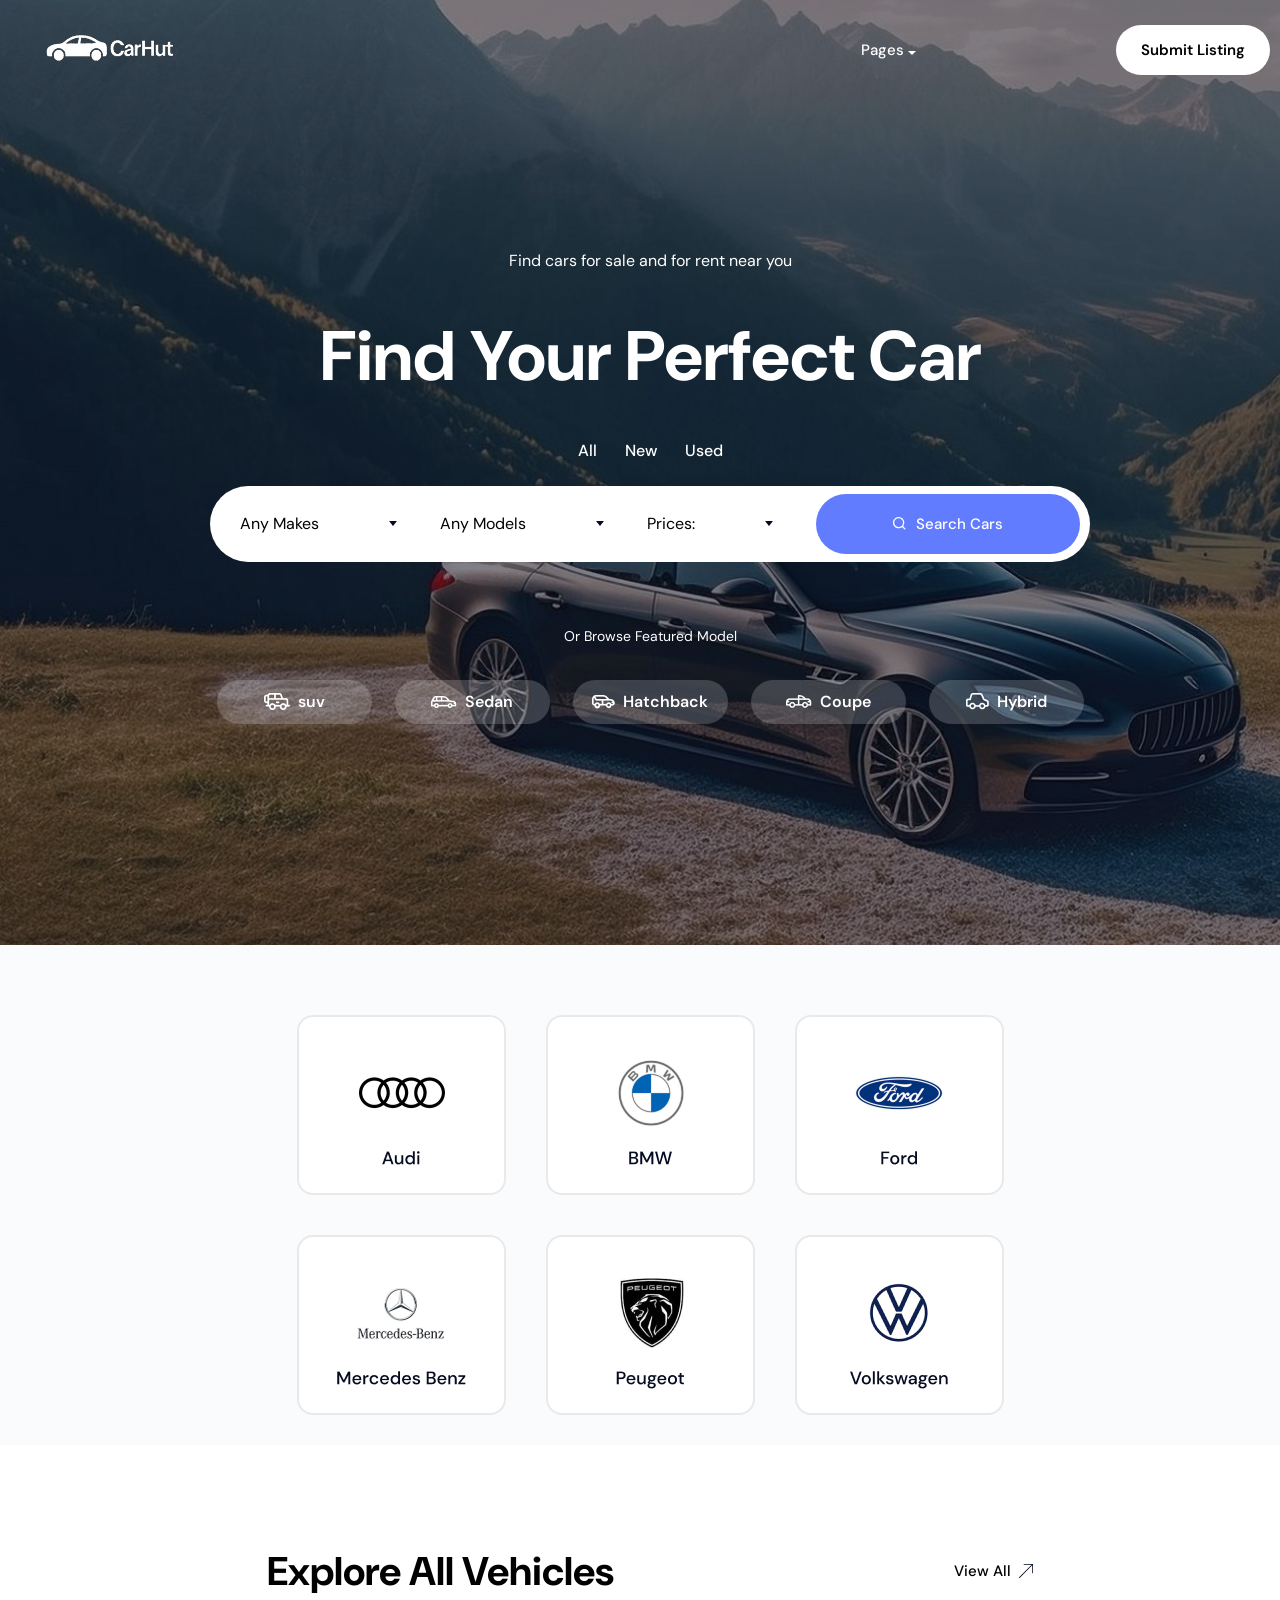
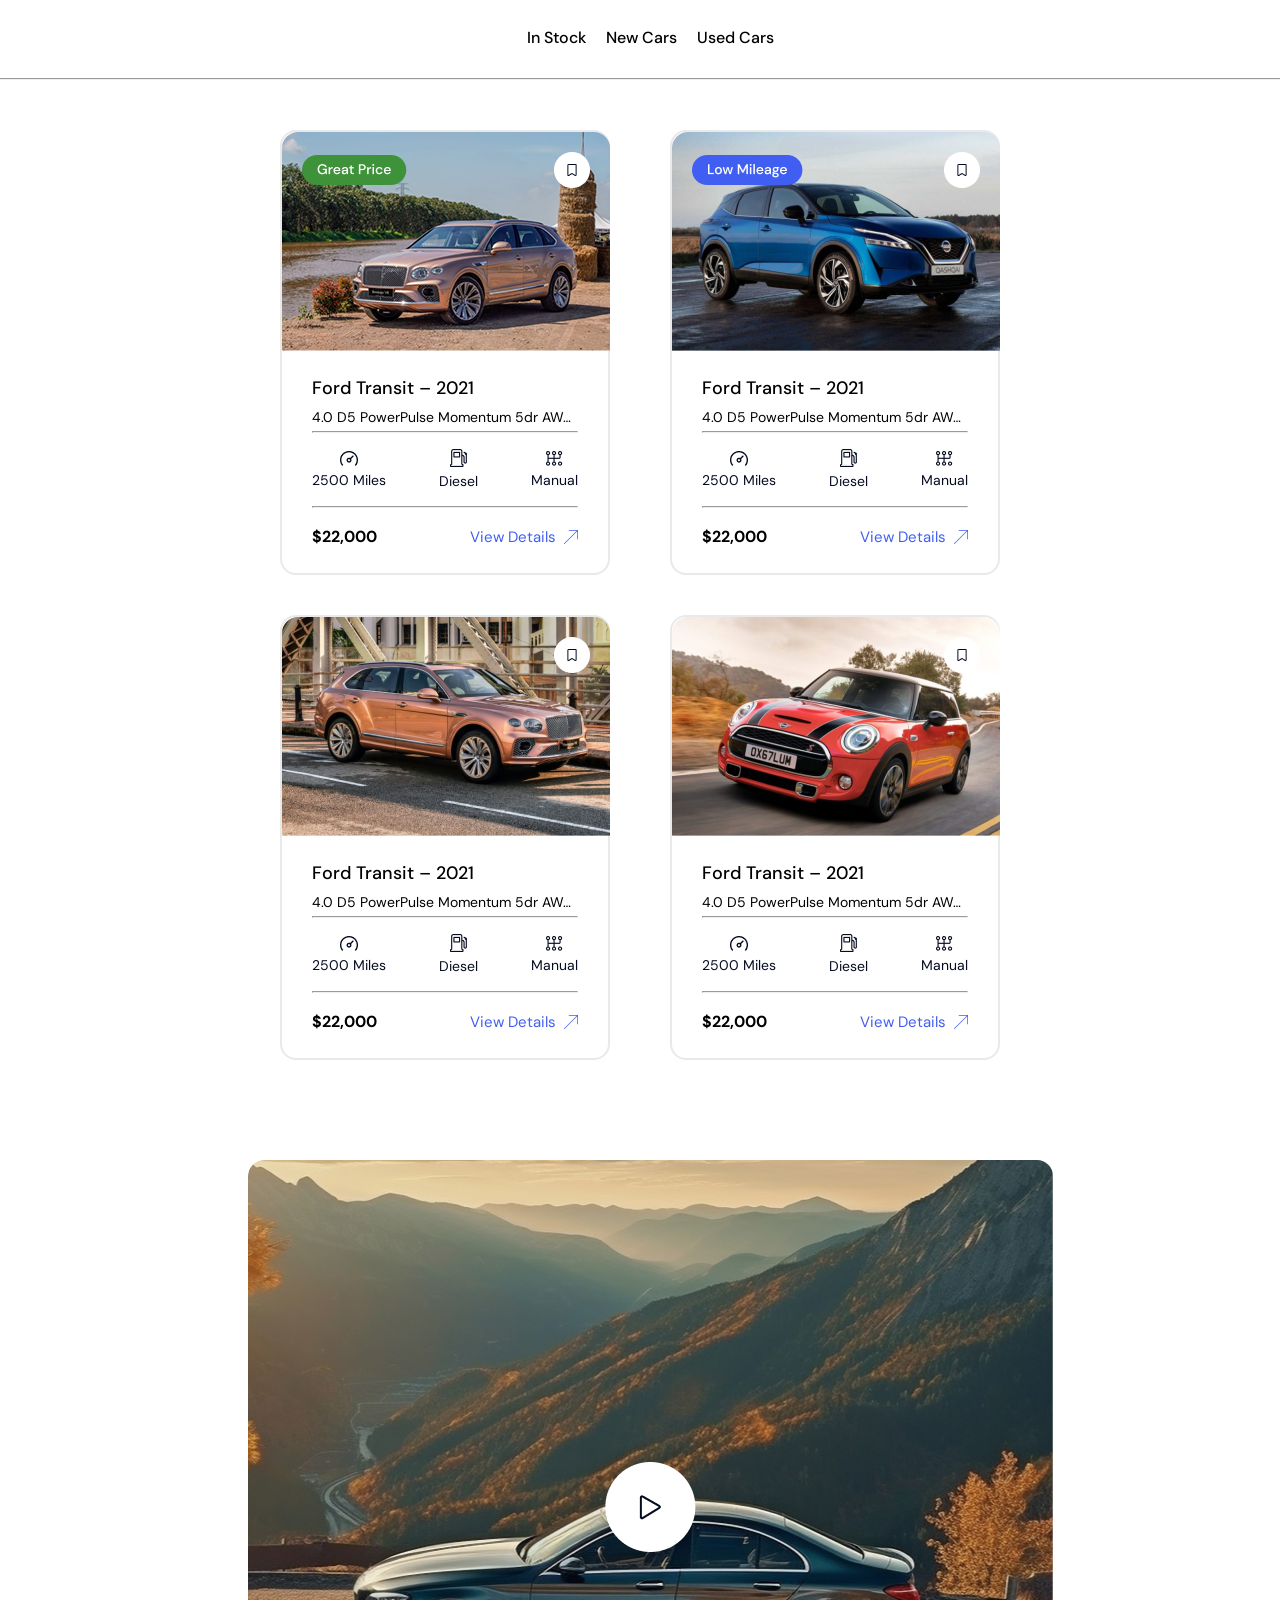
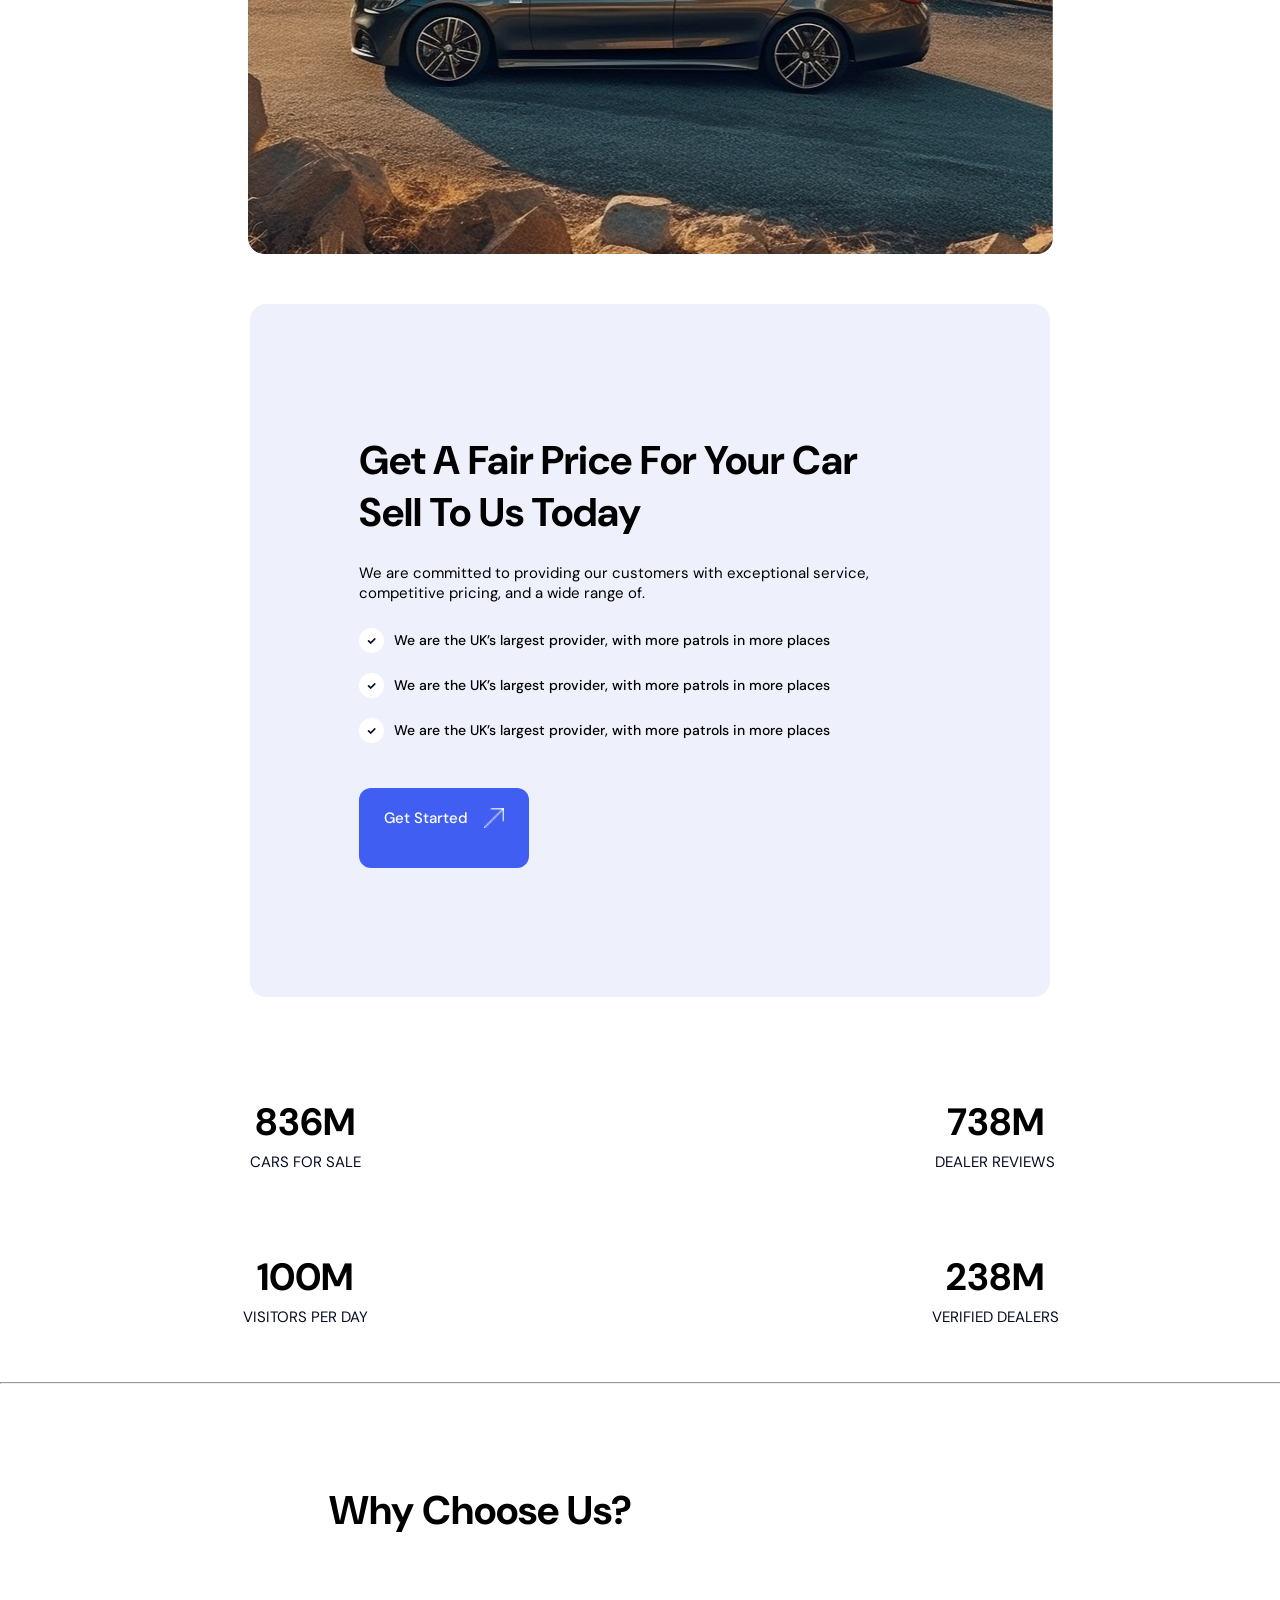
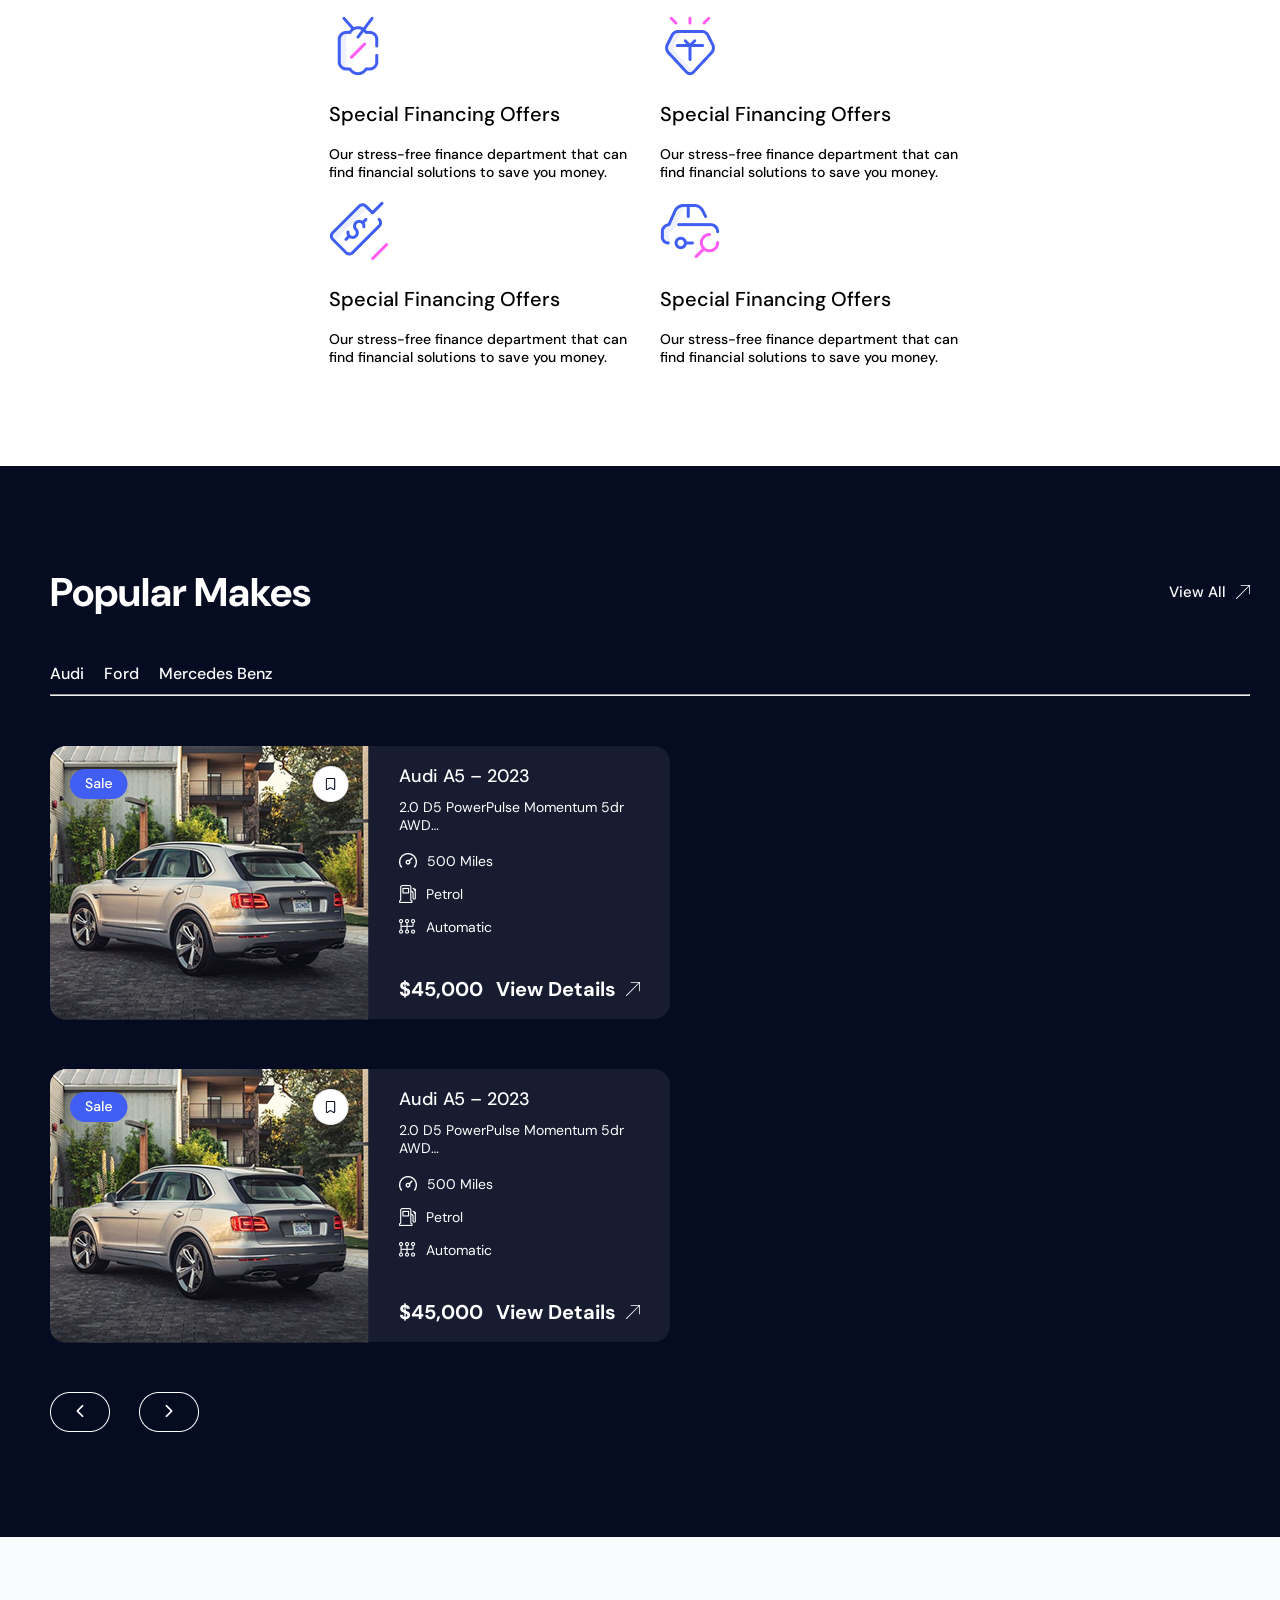
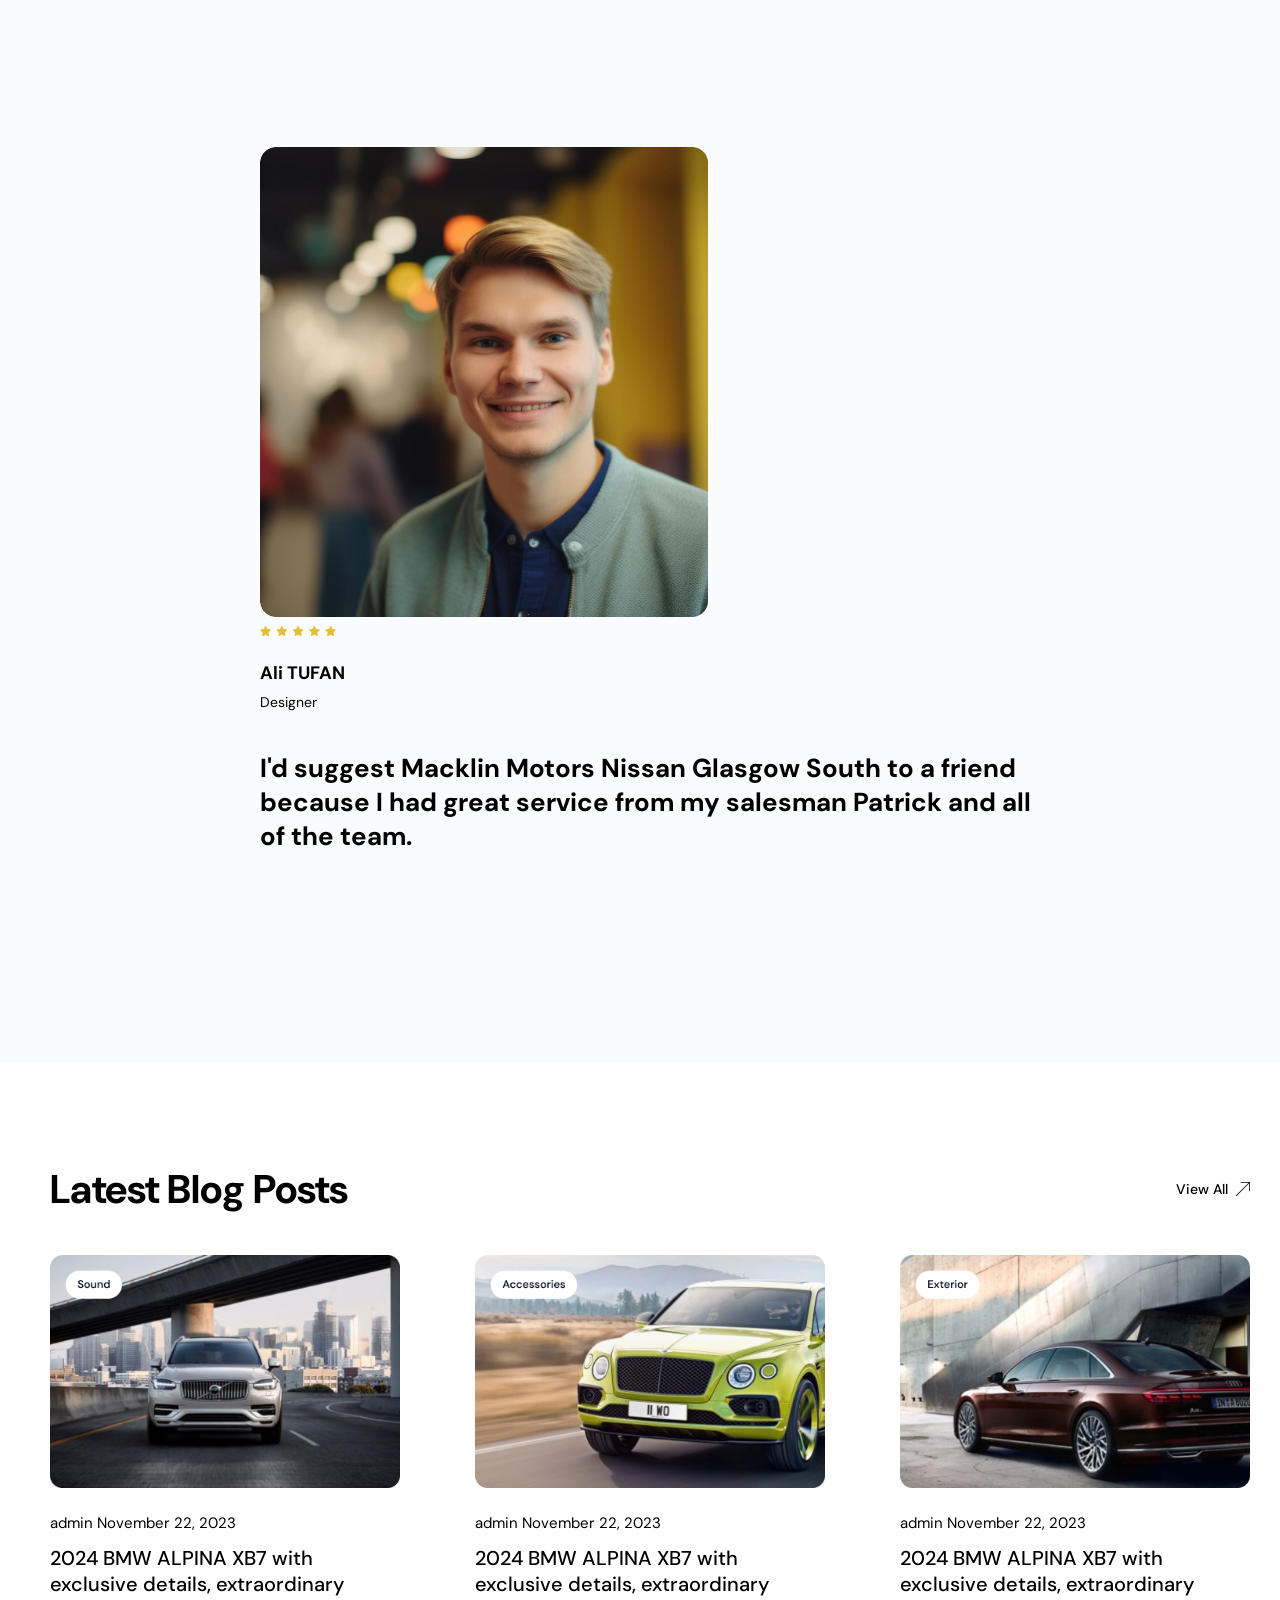
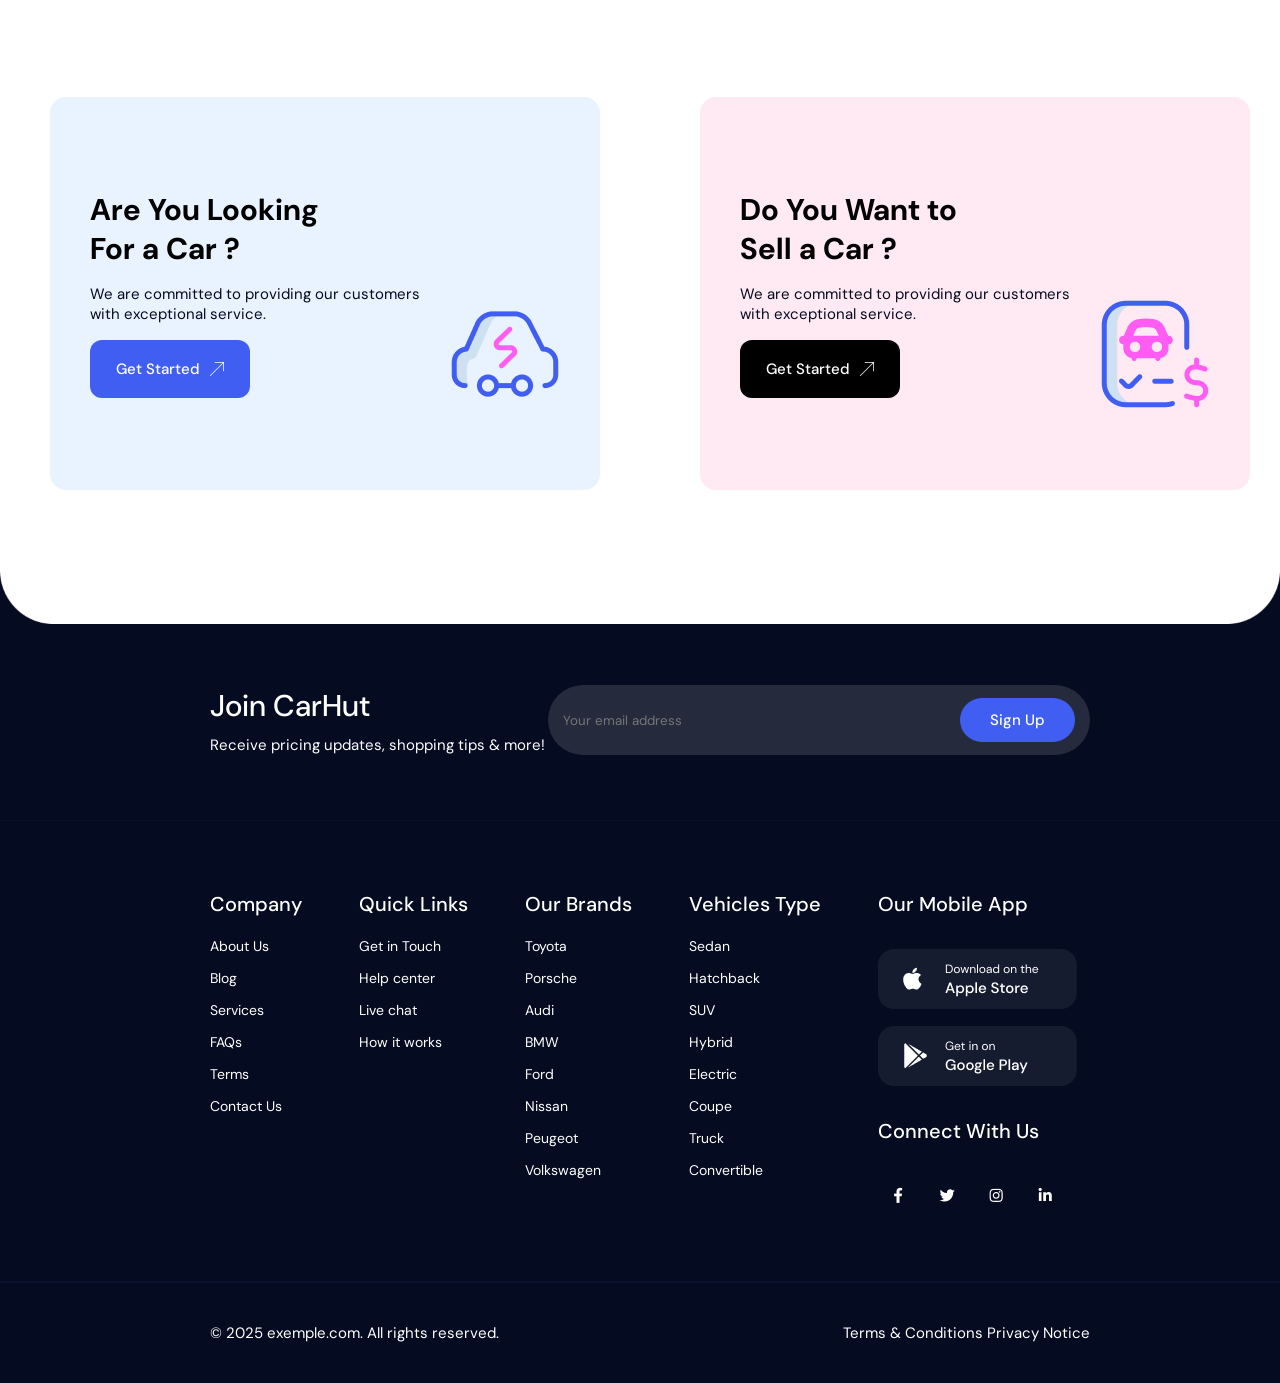
==== index.html @ beb6dd41 "wert" ====
<!DOCTYPE html>
<html lang="en">
<head>
    <meta charset="UTF-8">
    <meta name="viewport" content="width=device-width, initial-scale=1.0">
    <title>Document</title>
    <link rel="stylesheet" href="style.css">
</head>
<body>
    <div class="container">
        <!-- header -->
        <div class="imgs container">
        <header class="header">
            <a href="index.html"><img src="icon/logo.png" alt="logo"></a>

            <nav>
                <ul class="header__nav">
                    <!-- 1 -->
                    <li>
                        <a class="header__nav--link" href="index.html">Home <img src="icon/Border.png" alt="icon"></a>
                    </li>

                    <!-- 2 -->
                    <li>
                        <a class="header__nav--link" href="#">Listings <img src="icon/Border.png" alt="icon"></a>
                    </li>

                    <!-- 3 -->
                    <li>
                        <a class="header__nav--link" href="#">Blog <img src="icon/Border.png" alt="icon"></a>
                    </li>

                    <!-- 4 -->
                    <li>
                        <a class="header__nav--link gff" href="index2.html">Pages <img src="icon/Border.png" alt="icon"></a>
                    </li>


                    <!-- 5 -->
                    <li>
                        <a class="header__nav--link" href="#">About<img src="icon/Border.png" alt="icon"></a>
                    </li>


                    <!-- 6 -->
                    <li class="contact-item"> <a class="header__nav--link" href="#">Contact<img src="icon/Border.png" alt="icon"></a>
                        <div id="user-info" class="user-info">Yuklanmoqda...</div>
                    </li>

                    <!-- 7 -->
                    <li>
                        <a class="header__nav--link" href="#"><img src="icon/Vector (7).png" alt="icon"> Sign in</a>
                    </li>

                    <button class="btn">Submit Listing</button>
                </ul>
            </nav>

            
        </header>

        <!-- o'rta qismi -->
        <div class="box">
            <div class="flex3">
            <p class="box__pargarf">Find cars for sale and for rent near you</p>
            <h1 class="box__h1">Find Your Perfect Car</h1>
            <div class="flex">
                <p class="flex__paragrf">All</p>
                <p class="flex__paragrf">New</p>
                <p class="flex__paragrf">Used</p>
            </div>

            <div class="login">
                <p class="login__paragrf ff">Any Makes <img src="icon/Border (1).png" alt="Border"></p>
                
                <p class="login__paragrf">Any Models <img src="icon/Border (1).png" alt="Border"></p>

                <p class="login__paragrf">Prices: <img src="icon/Border (1).png" alt="Border"></p>

                <button class="login__btn"><img src="icon/Vector (8).png" alt="globus">Search Cars</button>
            </div>

            <p class="box__pargarf2">Or Browse Featured Model</p>

            <div class="flex2">
                <!-- 1 -->
                <div class="flex4">
                    <img src="icon/Group (5).png" alt="icon">

                    <p class="flex2__parargf">suv</p>
                </div>

                <!-- 2 -->
                <div class="flex4">
                    <img src="icon/Group (6).png" alt="icon">

                    <p class="flex2__parargf">Sedan</p>
                </div>


                <!-- 3 -->
                <div class="flex4">
                    <img src="icon/Vector (9).png" alt="icon">

                    <p class="flex2__parargf">Hatchback</p>
                </div>


                <!-- 4 -->
                <div class="flex4">
                    <img src="icon/Group (7).png" alt="icon">

                    <p class="flex2__parargf">Coupe</p>
                </div>


                <!-- 5 -->
                <div class="flex4">
                    <img src="icon/Vector (10).png" alt="icon">

                    <p class="flex2__parargf">Hybrid</p>
                </div>
            </div>
            </div>
        </div>
        </div>
        <!-- brend -->
        <div class="brend container">
            <div>
            <div class="brend__text">
                <div class="brend__text--text">
                    <h3 class="brend__text--h3">Explore Our Premium Brands</h3>

                    <p class="brend__text--pargarf">Show All Brands <img src="icon/Vector.svg" alt="icon"></p>
                </div>

                <!-- moshinani logolari -->
                <div class="brend__card">
                    <!-- 1 -->
                    <div class="brend__cards">
                        <img src="icon/07.png" alt="07">
                    </div>

                    <!-- 2 -->
                    <div class="brend__cards">
                        <img src="icon/08.png" alt="07">
                    </div>


                    <!-- 3 -->
                    <div class="brend__cards">
                        <img src="icon/09.png" alt="07">
                    </div>



                    <!-- 4 -->
                    <div class="brend__cards">
                        <img src="icon/10.png" alt="07">
                    </div>



                    <!-- 5 -->
                    <div class="brend__cards">
                        <img src="icon/11 (2).png" alt="07">
                    </div>


                    <!-- 6 -->
                    <div class="brend__cards">
                        <img src="icon/12.png" alt="07">
                    </div>
                </div>
            </div>
            </div>
        </div>



        <!-- card -->
        <div class="cars2 container">
            <div>
                <div class="card22">
                <div class="cars2__flex">
                    <h3 class="brend__text--h3">Explore All Vehicles</h3>

                    <p class="brend__text--pargarf">View All <img src="icon/Vector.svg" alt="icon"></p>
                </div>

                <div class="cars2__flex">
                    <div class="cars2__flex--text">
                        <p class="cars2__flex--text--p">In Stock</p>
                        <p class="cars2__flex--text--p">New Cars</p>
                        <p class="cars2__flex--text--p">Used Cars</p>
                    </div>

                    <div class="fd"></div>
                </div>
                <hr>

                <div class="card2">

                    <!-- 1 -->
                    <div class="card2--box">
                        <img class="imgss"  src="img/Container.png" alt="Container">

                        <div class="paragrf">
                            <h3 class="paragrf__text">Ford Transit – 2021</h3>

                            <p class="paragrf__p">4.0 D5 PowerPulse Momentum 5dr AW…</p>

                            <hr>

                            <div class="flex5">
                                <div class="f">
                                    <img  src="icon/Vector (11).png" alt="Vector">

                                    <p class="flex5__paragrf">2500 Miles</p>
                                </div>

                                 <div class="f">
                                    <img  src="icon/Vector (13).png" alt="Vector">

                                    <p class="flex5__paragrf">Diesel</p>
                                </div>


                                 <div class="f">
                                    <img src="icon/Vector (12).png" alt="Vector">

                                    <p class="flex5__paragrf">Manual</p>
                                </div>
                            </div>

                            <hr>

                            <div class="flex6">
                                <h4 class="flex6__text">$22,000</h4>

                                <p class="flex6__paragrf">View Details <img src="icon/Vector (14).png" alt="Vector"></p>
                            </div>
                        </div>
                    </div>

                    <!-- 2 -->
                    <div class="card2--box">
                        <img class="imgss"  src="img/Container (1).png" alt="Container">

                        <div class="paragrf">
                            <h3 class="paragrf__text">Ford Transit – 2021</h3>

                            <p class="paragrf__p">4.0 D5 PowerPulse Momentum 5dr AW…</p>

                            <hr>

                            <div class="flex5">
                                <div class="f">
                                    <img  src="icon/Vector (11).png" alt="Vector">

                                    <p class="flex5__paragrf">2500 Miles</p>
                                </div>

                                 <div class="f">
                                    <img  src="icon/Vector (13).png" alt="Vector">

                                    <p class="flex5__paragrf">Diesel</p>
                                </div>


                                 <div class="f">
                                    <img src="icon/Vector (12).png" alt="Vector">

                                    <p class="flex5__paragrf">Manual</p>
                                </div>
                            </div>

                            <hr>

                            <div class="flex6">
                                <h4 class="flex6__text">$22,000</h4>

                                <p class="flex6__paragrf">View Details <img src="icon/Vector (14).png" alt="Vector"></p>
                            </div>
                        </div>
                    </div>


                    <!-- 3 -->
                    <div class="card2--box">
                        <img class="imgss"  src="icon/Container (2).png" alt="Container">

                        <div class="paragrf">
                            <h3 class="paragrf__text">Ford Transit – 2021</h3>

                            <p class="paragrf__p">4.0 D5 PowerPulse Momentum 5dr AW…</p>

                            <hr>

                            <div class="flex5">
                                <div class="f">
                                    <img  src="icon/Vector (11).png" alt="Vector">

                                    <p class="flex5__paragrf">2500 Miles</p>
                                </div>

                                 <div class="f">
                                    <img  src="icon/Vector (13).png" alt="Vector">

                                    <p class="flex5__paragrf">Diesel</p>
                                </div>


                                 <div class="f">
                                    <img src="icon/Vector (12).png" alt="Vector">

                                    <p class="flex5__paragrf">Manual</p>
                                </div>
                            </div>

                            <hr>

                            <div class="flex6">
                                <h4 class="flex6__text">$22,000</h4>

                                <p class="flex6__paragrf">View Details <img src="icon/Vector (14).png" alt="Vector"></p>
                            </div>
                        </div>
                    </div>




                    <!-- 4 -->
                    <div class="card2--box">
                        <img class="imgss"  src="img/Container (3).png" alt="Container">

                        <div class="paragrf">
                            <h3 class="paragrf__text">Ford Transit – 2021</h3>

                            <p class="paragrf__p">4.0 D5 PowerPulse Momentum 5dr AW…</p>

                            <hr>

                            <div class="flex5">
                                <div class="f">
                                    <img  src="icon/Vector (11).png" alt="Vector">

                                    <p class="flex5__paragrf">2500 Miles</p>
                                </div>

                                 <div class="f">
                                    <img  src="icon/Vector (13).png" alt="Vector">

                                    <p class="flex5__paragrf">Diesel</p>
                                </div>


                                 <div class="f">
                                    <img src="icon/Vector (12).png" alt="Vector">

                                    <p class="flex5__paragrf">Manual</p>
                                </div>
                            </div>

                            <hr>

                            <div class="flex6">
                                <h4 class="flex6__text">$22,000</h4>

                                <p class="flex6__paragrf">View Details <img src="icon/Vector (14).png" alt="Vector"></p>
                            </div>
                        </div>
                    </div>
                </div>
                </div>
            </div>


        </div>




        <!-- hero -->
        <div class="hero">
            <img class="hg" src="img/Background (1).png" alt="imgs">
            <div class="ggg">
                <div>
                    <h2 class="ggg__text">Get A Fair Price For Your Car Sell To Us Today</h2>
                    <p class="ggg__paragrf">We are committed to providing our customers with exceptional service, competitive pricing, and a wide range of.</p>

                    <div class="flexx">
                        <img src="icon/Background (2).png" alt="icon">

                        <p class="flexx__pargafr">We are the UK’s largest provider, with more patrols in more places</p>
                    </div>

                    <div class="flexx">
                        <img src="icon/Background (2).png" alt="icon">

                        <p class="flexx__pargafr">We are the UK’s largest provider, with more patrols in more places</p>
                    </div>

                    <div class="flexx">
                        <img src="icon/Background (2).png" alt="icon">

                        <p class="flexx__pargafr">We are the UK’s largest provider, with more patrols in more places</p>
                    </div>

                    <div class="ggg__btn">
                        <p class="ggg__btn--paragrf">Get Started</p>

                        <img class="ggg__img" src="icon/Vector (15).png" alt="Vector">
                    </div>
                </div>
            </div>
        </div>

        <div class="milliyon">
            <!-- 1 -->
            <div class="milliyon__flex">
                <h4 class="milliyon__h4">836M</h4>

                <p class="milliyon__p">CARS FOR SALE</p>
            </div>

             <!-- 2 -->
            <div class="milliyon__flex">
                <h4 class="milliyon__h4">738M</h4>

                <p class="milliyon__p">DEALER REVIEWS</p>
            </div>

             <!-- 3 -->
            <div class="milliyon__flex">
                <h4 class="milliyon__h4">100M</h4>

                <p class="milliyon__p">VISITORS PER DAY</p>
            </div>


             <!-- 4 -->
            <div class="milliyon__flex">
                <h4 class="milliyon__h4">238M</h4>

                <p class="milliyon__p">VERIFIED DEALERS</p>
            </div>
        </div>
        <hr>

        <!-- choose -->
        <div class="choose">
            <div>
            <h3 class="choose__text">Why Choose Us?</h3>

            <div class="choose__flex">
                <!-- 1 -->
                <div>
                    <img src="icon/f1.svg.png" alt="icon">

                    <h5 class="choose__h5">Special Financing Offers</h5>

                    <p class="choose__paragrf">Our stress-free finance department that can find financial solutions to save you money.</p>
                </div>

                <!-- 2 -->
                <div>
                    <img src="icon/f2.svg fill.png" alt="icon">

                    <h5 class="choose__h5">Special Financing Offers</h5>

                    <p class="choose__paragrf">Our stress-free finance department that can find financial solutions to save you money.</p>
                </div>


                <!-- 3 -->
                <div>
                    <img src="icon/f3.svg.png" alt="icon">

                    <h5 class="choose__h5">Special Financing Offers</h5>

                    <p class="choose__paragrf">Our stress-free finance department that can find financial solutions to save you money.</p>
                </div>


                <!-- 4 -->
                <div>
                    <img src="icon/f4.svg.png" alt="icon">

                    <h5 class="choose__h5">Special Financing Offers</h5>

                    <p class="choose__paragrf">Our stress-free finance department that can find financial solutions to save you money.</p>
                </div>
            </div>
            </div>
        </div>


        <!-- Popular -->
        <div class="Popular">
            <div class="Popular__flex">
                <h3 class="Popular__text">Popular Makes</h3>

                <p class="Popular__paragrf">View All <img src="icon/SVG.svg" alt="svg"></p>
            </div>

            <div class="Popular__flex2">
                <ul class="Popular__flex2--flex">
                    <li class="Popular__flex2--li">Audi</li>
                    <li class="Popular__flex2--li">Ford</li>
                    <li class="Popular__flex2--li">Mercedes Benz</li>
                </ul>

                <div></div>
            </div>

            <hr>

            <div class="flexs">
                <!-- 1 -->
                <div class="flexs__card">
                    <img class="qwert" src="img/Container (4).png" alt="">

                    <div class="flexx__pargafr2">
                        <h5 class="flexx__pargafr2--text">Audi A5 – 2023</h5>

                        <p class="flexx__pargafr2--p">2.0 D5 PowerPulse Momentum 5dr AWD…</p>

                        <p class="flexx__pargafr2--p2"><img src="icon/Vector (16).png" alt="Vector"> 500 Miles</p>

                        <p class="flexx__pargafr2--p2"><img src="icon/Vector (17).png" alt="Vector">Petrol</p>

                        <p class="flexx__pargafr2--p2"><img src="icon/Vector (18).png" alt="Vector">Automatic</p>

                        <h6 class="flexx__pargafr2--text2">$45,000 <span class="flexx__pargafr2--span">View Details <img src="icon/SVG.svg" alt=""></span></h6>
                    </div>
                </div>

                <!-- 2 -->
                <div class="flexs__card">
                    <img class="qwert" src="img/Container (4).png" alt="">

                    <div class="flexx__pargafr2">
                        <h5 class="flexx__pargafr2--text">Audi A5 – 2023</h5>

                        <p class="flexx__pargafr2--p">2.0 D5 PowerPulse Momentum 5dr AWD…</p>

                        <p class="flexx__pargafr2--p2"><img src="icon/Vector (16).png" alt="Vector"> 500 Miles</p>

                        <p class="flexx__pargafr2--p2"><img src="icon/Vector (17).png" alt="Vector">Petrol</p>

                        <p class="flexx__pargafr2--p2"><img src="icon/Vector (18).png" alt="Vector">Automatic</p>

                        <h6 class="flexx__pargafr2--text2">$45,000 <span class="flexx__pargafr2--span">View Details <img src="icon/SVG.svg" alt=""></span></h6>
                    </div>
                </div>
            </div>

            <div class="flexss">
                <div>
                    <img class="rew" src="icon/Button (2).png" alt="button">
                    <img src="icon/Button (3).png" alt="button">
                </div>

                <div></div>
            </div>
        </div>


        <!-- hero2 -->
        <div class="hero2">
            <div>
                <div class="hero2__texts">
                    <h3 class="hero2__texts--h3">What our customers say</h3>

                    <p class="hero2__texts--p">Rated 4.7 / 5 based on 28,370 reviews Showing our 4 & 5 star reviews</p>
                </div>

                <div class="hero2__box">
                    <img class="fds" src="img/Container (6).png" alt="container">

                    <div>
                        <img src="icon/Container (7).png" alt="container">

                        <h6 class="hero2__box--h6">Ali TUFAN</h6>

                        <p class="hero2__box--p">Designer</p>

                        <h3 class="hero2__box--h3">I'd suggest Macklin Motors Nissan Glasgow South to a friend because I had great service from my salesman Patrick and all of the team.</h3>


                    </div>
                </div>
            </div>
        </div>


        <!-- card3 -->
        <div class="card3">
            <div class="card3__texts">
                <h3 class="card3__texts--h3">Latest Blog Posts</h3>

                <p class="card3__texts--p">View All <img src="icon/Vector.svg" alt="Vector"></p>
            </div>

            <div class="card3__cards">
                <!-- 1 -->
                <div class="card3__cards--card">
                    <img class="qweew" src="img/Container (8).png" alt="container">

                        <p class="card3__cards--p2">admin November    <span class="card3__cards--p2">22, 2023</span></p>

                    <h3 class="card3__cards--text">2024 BMW ALPINA XB7 with exclusive details, extraordinary</h3>
                </div>

                <!-- 2 -->
                <div class="card3__cards--card">
                    <img class="qweew" src="img/Container (9).png" alt="container">

                     <p class="card3__cards--p2">admin November    <span class="card3__cards--p2">22, 2023</span></p>

                    <h3 class="card3__cards--text">2024 BMW ALPINA XB7 with exclusive details, extraordinary</h3>
                </div>


                <!-- 3 -->
                <div class="card3__cards--card">
                    <img class="qweew" src="img/Container (10).png" alt="container">

                     <p class="card3__cards--p2">admin November    <span class="card3__cards--p2">22, 2023</span></p>

                    <h3 class="card3__cards--text">2024 BMW ALPINA XB7 with exclusive details, extraordinary</h3>
                </div>
            </div>


            <div class="card3__box">

                <!-- 1 -->
                <div class="card3__boxs">
                    <div>
                        <h4 class="card3__box--h3">Are You Looking For a Car ?</h4>

                        <p class="card3__box--p">We are committed to providing our customers with exceptional service.</p>

                        <button class="card3__box--btn">Get Started <img src="icon/Vector (15).png" alt=""></button>
                    </div>
                    
                    <img class="card3__box--img" src="icon/electric-car.svg.png" alt="electric-car">
                </div>

                <!-- 2 -->
                <div class="card3__boxs wee">
                    <div>
                        <h4 class="card3__box--h3">Do You Want to Sell a Car ?</h4>

                        <p class="card3__box--p">We are committed to providing our customers with exceptional service.</p>

                        <button class="card3__box--btn2">Get Started <img src="icon/Vector (15).png" alt=""></button>
                    </div>
                    
                    <img class="card3__box--img" src="icon/electric-car2.svg.png" alt="electric-car">
                </div>
            </div>
        </div>

        <img class="imgssss" src="icon/Background (3).png" alt="">

        <!-- footer -->
        <div class="footer">
            <div>
            <div class="footer__input">
                <div>
                    <h3 class="footer__input--text">Join CarHut</h3>
                    <h4 class="footer__input--text2">Receive pricing updates, shopping tips & more!</h4>
                </div>


                <div class="footer__input--input">
                        <input class="inputs" placeholder="Your email address" type="text">

                        <button class="footer__input--input--btn">Sign Up</button>
                </div>
            </div>

            <div class="hr"></div>
            <div class="footer__text">
                <!-- 1 -->
                <ul>
                    <li class="footer__text--ul--boss">Company</li>
                    <li class="footer__text--ul--li">About Us</li>
                    <li class="footer__text--ul--li">Blog</li>
                    <li class="footer__text--ul--li">Services</li>
                    <li class="footer__text--ul--li">FAQs</li>
                    <li class="footer__text--ul--li">Terms</li>
                    <li class="footer__text--ul--li">Contact Us</li>
                </ul>

                <!-- 2 -->
                <ul>
                    <li class="footer__text--ul--boss">Quick Links</li>
                    <li class="footer__text--ul--li">Get in Touch</li>
                    <li class="footer__text--ul--li">Help center</li>
                    <li class="footer__text--ul--li">Live chat</li>
                    <li class="footer__text--ul--li">How it works</li>
                </ul>


                <!-- 3 -->
                <ul>
                    <li class="footer__text--ul--boss">Our Brands</li>
                    <li class="footer__text--ul--li">Toyota</li>
                    <li class="footer__text--ul--li">Porsche</li>
                    <li class="footer__text--ul--li">Audi</li>
                    <li class="footer__text--ul--li">BMW</li>
                    <li class="footer__text--ul--li">Ford</li>
                    <li class="footer__text--ul--li">Nissan</li>
                    <li class="footer__text--ul--li">Peugeot</li>
                    <li class="footer__text--ul--li">Volkswagen</li>
                </ul>


                <!-- 4 -->
                <ul>
                    <li class="footer__text--ul--boss">Vehicles Type</li>
                    <li class="footer__text--ul--li">Sedan</li>
                    <li class="footer__text--ul--li">Hatchback</li>
                    <li class="footer__text--ul--li">SUV</li>
                    <li class="footer__text--ul--li">Hybrid</li>
                    <li class="footer__text--ul--li">Electric</li>
                    <li class="footer__text--ul--li">Coupe</li>
                    <li class="footer__text--ul--li">Truck</li>
                    <li class="footer__text--ul--li">Convertible</li>
                </ul>

                <div>
                    <h3 class="footer__text--h3">Our Mobile App</h3>

                    <img  src="img/133.png" alt="Vector">
                    <img class="imgsss" src="img/134.png" alt="Vector">

                    <h3 class="footer__text--h3">Connect With Us</h3>

                    <img src="icon/List.png" alt="List">
                </div>
            </div>
            
            <div class="hr"></div>
            <div class="hr"></div>
            <div class="footer__flex">
                <p class="footer__flexx jh">© 2025 exemple.com. All rights reserved.</p>
                <p class="footer__flexx">Terms & Conditions  Privacy Notice</p>
            </div>
            </div>
        </div>
    </div>
    <script src="js/index.js"></script>
</body>
</html>
---- style.css ----
/* DM Sans */
@import url('https://fonts.googleapis.com/css2?family=DM+Sans:ital,opsz,wght@0,9..40,100..1000;1,9..40,100..1000&display=swap');

*{
    margin: 0;
    padding: 0;
    box-sizing: border-box;
    text-decoration: none;
    list-style: none;
    font-family: "DM Sans", sans-serif;
}


.container{
    width: 1920px;
    max-width: 1920px;
    padding: 0 50px;
    margin: auto;
}

.imgs{
    width: 100%;
    height: 945px;
    background-image: url("img/1c7374919fa419ec2abcb24a9fc1024787f16aaa.jpg");
    background-repeat: no-repeat;
    background-size: cover;
}


/* header */
.header{
    width: 100%;
    height: 100px;
    display: flex;
    align-items: center;
    justify-content: space-between;
    position: sticky;
    top: 0;
}


.header__nav{
    display: flex;
    align-items: center;
    gap: 50px;
}

.header__nav--link{
    display: flex;
    align-items: center;
    gap: 5px;
    font-size:15px ;
    font-weight: 500;
    color: #fff;
}

.header__nav--link:hover{
    color: #627cff;
}

.btn{
    padding: 15px 25px;
    border-radius: 50px;
    border: none;
    background-color: #fff;
    font-size: 15px;
    font-weight: 600;
}

.btn:active{
    background-color: #627cff;
    color: #fff;
    box-shadow: 0 0 20px #ffffff42;
}


.contact-item {
    position: relative;
    display: inline-block; 
}

#user-info {
    position: absolute;
    top: 100%; 
    left: 0;
    width: 350px;
    display: none;
    z-index: 1;
    padding-top: 35px; 
}

.contact-item:hover #user-info {
    display: block;
}


.user-card {
    background: white;
    border: 1px solid #ddd;
    border-radius: 12px;
    padding: 15px;
    margin-bottom: 20px; 
    box-shadow: 0 4px 15px rgba(0,0,0,0.1);
}

.user-card:last-child {
    margin-bottom: 0; 
}

.user-card:hover {
    transform: scale(1.02);
    box-shadow: 0 8px 25px rgba(0,0,0,0.15);
}

.card-header {
    display: flex;
    align-items: center;
    gap: 12px;
    border-bottom: 1px solid #f5f5f5;
    padding-bottom: 10px;
    margin-bottom: 10px;
}

.card-header img {
    width: 50px;
    height: 50px;
    border-radius: 50%;
    border: 2px solid #3498db;
}

.card-body p {
    margin: 6px 0;
    font-size: 14px;
    color: #444;
}

.badge {
    display: inline-block;
    background: #3498db;
    color: white;
    padding: 3px 10px;
    border-radius: 20px;
    font-size: 11px;
    font-weight: bold;
}

/* box */

.box{
    display: flex;
    align-items: center;
    justify-content: center;
}

.flex3{
    text-align: center;
}

.box__pargarf{
    font-size: 16px;
    font-weight: 400;
    color: #fff;
    margin-bottom: 40px;
    margin-top: 150px;
}

.box__h1{
    font-size: 70px;
    font-weight: 700;
    color: #fff;
    margin-bottom: 38px;
}

.box__h1:hover{
    color: #627cff;
}

.flex{
    display: flex;
    align-items: center;
    justify-content: center;
    gap: 28px;
    margin-bottom: 25px;
}

.flex__paragrf{
    font-size: 16px;
    font-weight: 500;
    color: #fff;
}

.login{
    width: 930px;
    height: 75.75px;
    display: flex;
    align-items: center;
    justify-content: space-between;
    border-radius: 100px;
    background-color: #fff;
    padding: 10px;
    margin-bottom: 65px;
}

.ff{
    margin-left: 20px;
}

.login__paragrf{
    display: flex;
    align-items: center;
    gap: 70px;
}

.login__btn{
    padding: 20px 77px;
    border: none;
    border-radius: 60px;
    background-color: #627cff;
    display: flex;
    align-items: center;
    gap: 10px;
    font-size: 15px;
    font-weight: 500;
    color: #fff;
}

.box__pargarf2{
    font-size: 14px;
    font-weight: 400;
    color: #fff;
    margin-bottom: 35px;
}

.flex2{
    display: flex;
    align-items: center;
    gap: 10px;
}

.flex4{
    width: 155px;
    height: 44px;
    border-radius: 50px;
    background-color: #ffffff2f;
    display: flex;
    align-items: center;
    justify-content: center;
    margin: auto;
    gap: 8px;

}

.flex2__parargf{
    font-size: 16px;
    font-weight: 600;
    color: #fff;
}

.flex4:hover{
    background-color: #405FF2;
    transform: scale(1.07);
}


/* brend */
.brend{
    width: 100%;
    height: 500px;
    display: flex;
    align-items: center;
    justify-content: center;
    background-color: #F9FBFC;
    margin-bottom: 70px;
}

.brend__text{
    width: 1430px;
}


.brend__text--text{
    display: flex;
    align-items: center;
    justify-content: space-between;
}

.brend__text--h3{
    font-size: 40px;
    font-weight: 700;
}

.brend__text--pargarf{
    font-size: 15px;
    font-weight: 500;
    display: flex;
    align-items: center;
    gap: 8px;
}

.brend__card{
    margin-top: 40px;
    display: flex;
    align-items: center;
    justify-content: space-between;
}

.brend__cards{
    width: 209px;
    height: 180px;
    border-radius: 16px;
    border: 2px solid #E9E9E9;
    display: flex;
    align-items: center;
    justify-content: center;
    background-color: #fff;
}


.brend__cards:hover{
    box-shadow: 0 0 20px #00000021;
    transform: scale(1.02);
}








/* CARD2 */

.cars2{
    width: 100%;
    display: flex;
    align-items: center;
    justify-content: center;
    margin-bottom: 100px;
}

.card22{
    width: 1430px;

}

.cars2__flex{
    display: flex;
    align-items: center;
    justify-content: space-between;
    margin-top: 60px;
    margin-bottom: 25px;
}


.cars2__flex{
    display: flex;
    align-items: center;
    justify-content: space-between;
}

.cars2__flex--text{
    display: flex;
    align-items: center;
    gap: 20px;
}

.brend__text--h3:hover{
    color: #405FF2;
}

.brend__text--h3:hover{
    color: #405FF2;
}


.cars2__flex--text--p:hover{
    color: #405FF2;
}

.cars2__flex--text--p{
    font-size: 16px;
    font-weight: 500;
}

.card2{
    display: grid;
    grid-template-columns: repeat(4,1fr);
    grid-template-rows: repeat(1,1fr);
    gap: 40px;
    margin-top: 50px;
}

.imgss{
    border-radius: 16px 16px 0 0;
}

.card2--box{
    width: 330px;
    height: 445px;
    background-color: #fff;
    border: 2px solid #E9E9E9;
    border-radius: 16px;
}


.card2--box:hover{
    box-shadow: 0 0 34px #00000021;
    transform: scale(1.04);
}

.paragrf{
    padding: 20px 30px;
}

.paragrf__text{
    font-size: 18px;
    font-weight: 500;
}

.paragrf__p{
    font-size: 14px;
    font-weight: 400;
    margin-top: 8px;
    margin-bottom: 5px;
}

.flex5{
    display: flex;
    align-items: center;
    justify-content: space-between;
    margin-top: 16px;
    margin-bottom: 16px;
}


.f{
    text-align: center;
}

.flex5__paragrf{
    font-size: 14px;
    font-weight: 400;
    color: #050B20;
}


.flex6{
    display: flex;
    align-items: center;
    justify-content: space-between;
    margin-top: 18px;
}

.flex6__paragrf{
    display: flex;
    align-items: center;
    gap: 8px;
    color: #405FF2;
    font-size: 15px;
    font-weight: 400;
}



/* hero */
.hero{
    display: flex;
    align-items: center;
    justify-content: center;
    margin-bottom: 100px;
}

.ggg{
    width: 800px;
    height: 693px;
    background-color: #EEF1FB;
    border-radius: 0 16px 16px 0;
    display: flex;
    align-items: center;
    justify-content: center;
}


.ggg__text{
    width: 547px;
    font-size: 40px;
    font-weight: 700;
    margin-bottom: 25px;
}


.ggg__paragrf{
    width: 583px;
    font-size: 15px;
    font-weight: 400;
    margin-bottom: 25px;
}

.flexx{
    display: flex;
    align-items: center;
    gap: 10px;
    margin-bottom: 20px;
}

.flexx__pargafr{
    font-size: 14px;
    font-weight: 500;
}


.ggg__btn{
    width: 170px;
    height: 80px;
    background-color: #405FF2;
    border-radius: 12px;
    padding: 20px 25px;
    display: flex;
    justify-content: space-between;
    margin-top: 45px;
}



.ggg__btn--paragrf{
    font-size: 15px;
    font-weight: 500;
    color: #fff;
}


.ggg__img{
    width: 20px;
    height: 20px;
}


/* milliyon */
.milliyon{
    display: flex;
    align-items: center;
    justify-content: center;
    gap: 240px;
    margin-bottom: 55px;
}


.milliyon__flex{
    text-align: center;
}

.milliyon__h4{
    font-size: 38px;
    font-weight: 700;
}


.milliyon__p{
    margin-top: 5px;
    font-size: 15px;
    font-weight: 400;
    color: #050B20;
}


.choose{
    display: flex;
    align-items: center;
    justify-content: center;
    margin-top: 100px;
    margin-bottom: 100px;
}

.choose__text{
    font-size: 40px;
    font-weight: 700;
    margin-bottom: 80px;
}

.choose__text:hover{
    color: #405FF2;
}

.choose__flex{
    display: flex;
    align-items: center;
    gap: 46px;
}

.choose__h5{
    font-size: 20px;
    font-weight: 500;
    margin-top: 20px;
    margin-bottom: 18px;
}

.choose__paragrf{
    width: 311px;
    font-size: 14px;
    font-weight: 500;
}



/* Popular */
.Popular{
    width: 100%;
    height: 784px;
    background-color: #050B20;
    padding: 130px 220px;
}

.Popular__flex{
    display: flex;
    align-items: center;
    justify-content: space-between;
    margin-bottom: 45px;
}

.Popular__text{
    font-size: 40px;
    font-weight: 700;
    color: #fff;
}

.Popular__text:hover{
    color: #405FF2;
}

.Popular__paragrf{
    display: flex;
    align-items: center;
    gap: 10px;
    font-size: 15px;
    font-weight: 500;
    color: #fff;
}

.Popular__flex2{
    display: flex;
    align-items: center;
    justify-content: space-between;
    margin-bottom: 10px;
}

.Popular__flex2--flex{
    display: flex;
    align-items: center;
    gap: 20px;
}

.Popular__flex2--li{
    font-size: 16px;
    font-weight: 500;
    color: #fff;
}

.flexs{
    display: flex;
    align-items: center;
    justify-content: space-between;
    margin-bottom: 50px;
}

.qwert{
    border-radius: 16px 0 0 16px;
}


.flexs__card{
    margin-top: 50px;
    display: flex;
    align-items: center;
    width: 660px;
    height: 273px;
    background-color: #FFFFFF12;
    border-radius: 16px;
}

.flexs__card:hover{
    box-shadow: 0 0 30px #5b5ef560;
    transform: scale(1.02);
}

.flexx__pargafr2{
    padding: 20px 30px;
}


.flexx__pargafr2--text{
    font-size: 18px;
    font-weight: 500;
    color: #fff;
}

.flexx__pargafr2--p{
    font-size: 14px;
    font-weight: 400;
    color: #fff;
    margin-top: 10px;
    margin-bottom: 18px;
}

.flexx__pargafr2--p2{
    display: flex;
    align-items: center;
    gap: 10px;
    color: #fff;
    font-size: 14px;
    font-weight: 400;
    margin-bottom: 15px;
}

.flexx__pargafr2--text2{
    font-size: 20px;
    font-weight: 700;
    color: #fff;
    display: flex;
    align-items: center;
    justify-content: space-between;
    margin-top: 40px;
}

.flexx__pargafr2--span{
    display: flex;
    align-items: center;
    gap: 10px;
}


.flexss{
    display: flex;
    align-items: center;
    justify-content: space-between;
}


.rew{
    margin-right: 25px;
}



/* hero2 */

.hero2{
    width: 100%;
    height: 800px;
    background-color: #F9FBFC;
    display: flex;
    align-items: center;
    justify-content: center;
    margin-bottom: 100px;
}


.hero2__texts{
    display: flex;
    align-items: center;
    gap: 470px;
    margin-bottom: 60px;
}

.hero2__texts--h3{
    font-size: 40px;
    font-weight: 700;
}

.hero2__texts--p{
    font-size: 14px;
    font-weight: 400;
}

.hero2__box{
    display: flex;
    align-items: center;
    gap: 160px;
}

.hero2__box--h6{
    font-size: 18px;
    font-weight: 700;
    margin-bottom: 8px;
    margin-top: 14px;
}

.hero2__box--p{
    font-size: 14px;
    font-weight: 400;
    margin-bottom: 40px;
}

.hero2__box--h3{
    width: 780px;
    font-size: 26px;
    font-weight: 700;
}



/* card3 */
.card3{
    padding: 0 210px;
    margin-bottom: 130px;
}

.card3__texts{
    display: flex;
    align-items: center;
    justify-content: space-between;
    margin-bottom: 40px;
}

.card3__texts--h3{
    font-size: 40px;
    font-weight: 700;
}


.card3__texts--h3:hover{
    color: #405FF2;
}

.card3__texts--p{
    display: flex;
    align-items: center;
    gap: 8px;
    font-size: 14px;
    font-weight: 500;
}

.card3__cards{
    display: flex;
    align-items: center;
    justify-content: space-between;
    margin-bottom: 100px;
}

.card3__cards--p2{
    font-size: 15px;
    font-weight: 400;
    margin-top: 20px;
    margin-bottom: 12px;
    gap: 16px;
}

.card3__cards--text{
    width: 428px;
    font-size: 20px;
    font-weight: 500;
}

.card3__box{
    display: flex;
    align-items: center;
    justify-content: space-between;
}

.card3__boxs{
    width: 685px;
    height: 393px;
    border-radius: 16px;
    padding: 80px;
    background-color: #E9F2FF;
    display: flex;
    align-items: center;
    justify-content: space-between;
}

.card3__box--h3{
    width: 233px;
    font-size: 30px;
    font-weight: 700;
    margin-bottom: 16px;
}


.card3__box--p{
    font-size: 15px;
    font-weight: 400;
    margin-bottom: 16px;
    color: #050B20;
    width: 355px;
}

.card3__box--btn{
    padding: 19px 26px;
    border: none;
    border-radius: 12px;
    background-color: #405FF2;
    font-size: 15px;
    font-weight: 500;
    display: flex;
    align-items: center;
    gap: 10px;
    color: #fff;
}

.card3__box--btn2{
    padding: 19px 26px;
    border: none;
    border-radius: 12px;
    background-color: #000;
    font-size: 15px;
    font-weight: 500;
    display: flex;
    align-items: center;
    gap: 10px;
    color: #fff;
}

.wee{
    width: 685px;
    height: 393px;
    border-radius: 16px;
    padding: 80px;
    background-color:#FFE9F3;
    display: flex;
    align-items: center;
    justify-content: space-between;
}

.card3__box--btn2:active{
    background-color: #ff98c6;
    transform: scale(1.02);
}

.card3__box--btn:active{
    background-color: #1b41fd;
    transform: scale(1.02);
}


.card3__box--img{
    margin-top: 120px;
}



.imgssss{
    width: 1820px;
    position: absolute;
    margin-top: -70px;
}

.footer__input{
    width: 100%;
    height: 200px;
    background-color: #050B20;
    display: flex;
    align-items: center;
    justify-content: space-between;
    padding:0 210px;
}

.footer__input--text{
    font-size: 30px;
    font-weight: 500;
    color: #fff;
    margin-bottom: 10px;
}

.footer__input--text2{
    font-size: 15px;
    font-weight: 400;
    color: #fff;
}


.footer__input--input{
    display: flex;
    align-items: center;
    justify-content: space-between;
    width: 542px;
    height: 70px;
    padding: 15px;
    border-radius: 100px;
    background-color: #FFFFFF21;
}

.inputs{
    width:360px;
    height: 25px;
    border: none;
    background: none;
    outline: none;
}

.inputs:focus{
    color: #b6c1fc;
}

.footer__input--input--btn{
    padding: 12px 30px;
    border: none;
    background-color: #405FF2;
    border-radius: 100px;
    font-size: 15px;
    font-weight: 500;
    color: #fff;
}

.footer__input--input--btn:active{
    background-color: #fff;
    color: #405FF2;
    font-weight: 700;
}

.footer__text{
    width: 100%;
    height: 460px;
    background-color: #050B20;
    display: flex;
    justify-content: space-between;
    padding: 70px 210px;
}

.footer__text--ul--boss{
    font-size: 20px;
    font-weight: 500;
    color: #fff;
    margin-bottom: 20px;
}

.footer__text--ul--li{
    margin-top: 14px;
    font-size: 14px;
    font-weight: 400;
    color: #fff;
}

.footer__text--h3{
    font-size: 20px;
    font-weight: 500;
    color: #fff;
    margin-bottom: 32px;
}

.imgsss{
    margin-bottom: 32px;
    margin-top: 12px;
    display: block;
}

.footer__flex{
    width: 100%;
    height: 100px;
    background-color: #050B20;
    display: flex;
    align-items: center;
    justify-content: space-between;
    padding: 0 210px;
}

.hr{
    width: 100%;
    height: 1px;
    background-color: #09112e;
}

.footer__flexx{
    font-size: 15px;
    font-weight: 400;
    color: #fff;
    
}















@media(max-width:1850px){
    .container{
        padding: 0 ;
        width: 1850px;
        max-width: 1850px;

    }

    .header{
        padding: 30px;
    }

    .imgssss{
        width: 100%;
    }


}


@media(max-width:1825px){
    .container{
        padding: 0 ;
        width: 1825px;
        max-width: 1825px;

    }

    .header{
        padding: 30px;
    }

    .imgssss{
        width: 100%;
    }

}


@media(max-width:1800px){
    .container{
        padding: 0 ;
        width: 1800px;
        max-width: 1800px;

    }

    .header{
        padding: 30px;
    }

    .imgssss{
        width: 100%;
    }



}


@media(max-width:1750px){
    .container{
        padding: 0px;
        width: 1750px;
        max-width: 1750px;

    }

    .header{
        padding: 30px;
    }

    .card3{
        padding: 0 100px;
    }

    .imgssss{
        width: 100%;
    }


}


@media(max-width:1700px){
    .container{
        padding: 0 ;
        width: 1700px;
        max-width: 1700px;

    }

    .header{
        padding: 30px;
    }

    .card3{
        padding: 0 100px;
    }

    .imgssss{
        width: 100%;
    }

}


@media(max-width:1650px){
    .container{
        padding: 0 ;
        width: 1650px;
        max-width: 1650px;

    }

    .header{
        padding: 30px;
    }

    .card3{
        padding: 0 100px;
    }

    .imgssss{
        width: 100%;
        position: absolute;
        margin-top: -60px;
    }

    .Popular{
        padding: 100px  100px;
    }
}


@media(max-width:1625px){
    .container{
        padding: 0 ;
        width: 1625px;
        max-width: 1625px;
    }

    .header{
        padding: 30px;
    }


    .card3{
        padding: 0 100px;
    }

    .imgssss{
        width: 100%;
        position: absolute;
        margin-top: -60px;
    }

    .Popular{
        padding: 100px 100px;
    }
}


@media(max-width:1600px){
    .container{
        padding: 0 ;
        width: 1600px;
        max-width: 1600px;

    }

    .header{
        padding: 30px;
    }

    .card3{
        padding: 0 100px;
    }

    .imgssss{
        width: 100%;
        position: absolute;
        margin-top: -60px;
    }

    .Popular{
        padding: 100px 100px;
    }
}


@media(max-width:1550px){
    .container{
        padding: 0px;
        width: 1550px;
        max-width: 1550px;

    }

    .header{
        padding: 30px;
    }

    .card3{
        padding: 0 50px;
    }

    .imgssss{
        width: 100%;
        position: absolute;
        margin-top: -60px;
    }

    .Popular{
        padding: 100px 50px;
    }
}


@media(max-width:1500px){
    .container{
        padding: 0 ;
        width: 1500px;
        max-width: 1500px;

    }

    .header{
        padding: 30px;
    }

    .card3{
        padding: 0 50px;
    }

    .imgssss{
        width: 100%;
        position: absolute;
        margin-top: -50px;
    }

    .Popular{
        padding: 100px 50px;
    }

}



@media(max-width:1450px){
    .container{
        padding: 0px;
        width: 1450px;
        max-width: 1450px;

    }

    .header{
        padding: 30px;
    }

    .card3{
        padding: 0 50px;
    }

    .imgssss{
        width: 100%;
        position: absolute;
        margin-top: -60px;
    }

    .Popular{
        padding: 100px 50px;
    }

    .qweew{
        width: 400px;
    }

    .card3__cards--text{
        width: 400px;
    }

    .card3__boxs{
        width: 600px;
        padding: 80px 40px;
    }

    .wee{
        width: 600px;
        padding: 80px 40px;
    }

    .card3__box--p{
        width: 350px;
    }

    .card3__box{
        display: flex;
        align-items: center;
        justify-content: space-between;
    }

    /* brend */
    .header__nav--link{
        display: none;
    }

    .gff{
        display: block;
    }

    .login{
        width: 880px;
    }   
/* 
    .brend__text{
        width: 0;
        display: flex;
        justify-content: center;
    } */

    /* .brend__card{
        display: grid;
        grid-template-columns: repeat(3,1fr);
        grid-template-rows: repeat(2,1fr);
        gap: 40px;
    } */

    .brend__text--text{
        display: none;
    }

    /* card2 */
    .card2{
        justify-content: center;
        gap: 15px;
    }

    .fd{
        display: none;
    }


    /* hero */
    .hero{
        display: block;
    }

    .ggg{
        margin: auto;
        margin-bottom: 80px;
        border-radius: 16px;
    }

    .hg{
        display: flex;
        margin: auto;
        border-radius: 16px;
        margin-bottom: 50px;
    }
/* 
    .milliyon{
        display: grid;
        gap: 80px;
        grid-template-columns: repeat(2,1fr);
        grid-template-rows: repeat(2,1fr);
    } */
}



@media(max-width:1400px){
    .container{
        padding: 0 ;
        width: 1400px;
        max-width: 1400px;

    }

    .header{
        padding: 30px;
    }

    .card3{
        padding: 0 50px;
    }

    .imgssss{
        width: 100%;
        position: absolute;
        margin-top: -50px;
    }

    .Popular{
        padding: 100px 50px;
    }

    .qweew{
        width: 400px;
    }

    .card3__cards--text{
        width: 400px;
    }

    .card3__boxs{
        width: 600px;
        padding: 80px 40px;
    }

    .wee{
        width: 600px;
        padding: 80px 40px;
    }

    .card3__box--p{
        width: 350px;
    }

    .card3__box{
        display: flex;
        align-items: center;
        justify-content: space-between;
    }

    /* brend */
    .header__nav--link{
        display: none;
    }

    .gff{
        display: block;
    }

    .login{
        width: 880px;
    }   

    .brend__text{
        width: 0;
        display: flex;
        justify-content: center;
    }

    .brend__card{
        gap: 20px;
    }

    .brend__text--text{
        display: none;
    }

    /* card2 */
    .card2{
        display: flex;

        gap: 10px;
    }

    .fd{
        display: none;
    }

    .cars2__flex{
        margin: 30px;
        justify-content: space-between;
    }

    /* hero */
    .hero{
        display: block;
    }

    .ggg{
        margin: auto;
        margin-bottom: 80px;
        border-radius: 16px;
    }

    .hg{
        display: flex;
        margin: auto;
        border-radius: 16px;
        margin-bottom: 50px;
    }


}



@media(max-width:1350px){
    .container{
        padding: 0px;
        width: 1350px;
        max-width: 1350px;

    }

    .header{
        padding: 30px;
    }

    .card3{
        padding: 0 50px;
    }

    .imgssss{
        width: 100%;
        position: absolute;
        margin-top: -50px;
    }

    .Popular{
        padding: 100px 50px;
        height: auto;
    }

    .qweew{
        width: 400px;
    }

    .card3__cards--text{
        width: 400px;
    }

    .card3__boxs{
        width: 600px;
        padding: 80px 40px;
    }

    .wee{
        width: 600px;
        padding: 80px 40px;
    }

    .card3__box--p{
        width: 350px;
    }

    .card3__box{
        display: flex;
        align-items: center;
        justify-content: space-between;
    }

    /* hero2 */
    .flexs__card{
        width: 620px;
    }


    .hero2{
        height: auto;
        padding: 40px 40px;
    }

    .hero2__box{
        display: block;
        padding: 170px;
    }

    .hero2__texts{
        display: none;
        gap: 20px;
    }

    .hero2__texts--h3{
        width: 200px;
        font-size: 20px;
    }

    .hero2__texts--p{
        width: 200px;
    }

    /* choose */
    .choose__flex{
        
        gap: 20px;
    }

    /* brend */
    .header__nav--link{
        display: none;
    }

    .gff{
        display: block;
    }

    .login{
        width: 880px;
    }   

    .brend__text{
        width: 0;
        display: flex;
        justify-content: center;
    }

    .brend__card{
        display: grid;
        grid-template-columns: repeat(3,1fr);
        grid-template-rows: repeat(2,1fr);
        gap: 40px;
    }

    .brend__text--text{
        display: none;
    }

    /* card2 */
    .card2{
        justify-content: center;
        display: grid;
        grid-template-columns: repeat(2,350px);
        grid-template-rows: repeat(2,1fr);
        gap: 100px;
    }

    .fd{
        display: none;
    }

    .cars2__flex{
        justify-content: center;
        gap: 340px;
    }

    /* hero */
    .hero{
        display: block;
    }

    .ggg{
        margin: auto;
        margin-bottom: 80px;
        border-radius: 16px;
    }

    .hg{
        display: flex;
        margin: auto;
        border-radius: 16px;
        margin-bottom: 50px;
    }

    /* .milliyon{
        display: grid;
        gap: 80px;
        grid-template-columns: repeat(2,1fr);
        grid-template-rows: repeat(2,1fr);
    } */
}


@media(max-width:1300px){
    .container{
        padding: 0 ;
        width: 1300px;
        max-width: 1300px;

    }

    .header{
        padding: 30px;
    }

    .card3{
        padding: 0 50px;
    }

    .imgssss{
        width: 100%;
        position: absolute;
        margin-top: -50px;
    }

    .Popular{
        padding: 100px 50px;
        height: auto;
    }

    .qweew{
        width: 350px;
    }

    .card3__cards--text{
        width: 300px;
    }

    .card3__boxs{
        width: 550px;
        padding: 80px 40px;
    }

    .wee{
        width: 550px;
        padding: 80px 40px;
    }

    .card3__box--p{
        width: 350px;
    }

    .card3__box{
        display: flex;
        align-items: center;
        justify-content: space-between;
    }

    /* hero2 */
    .flexs{
        display: block;
    }

    .hero2{
        height: auto;
        padding: 40px 40px;
    }

    .hero2__box{
        display: block;
        padding: 170px;
    }

    .hero2__texts{
        display: none;
        gap: 20px;
    }

    .hero2__texts--h3{
        width: 200px;
        font-size: 20px;
    }

    .hero2__texts--p{
        width: 200px;
    }

    /* choose */
    .choose__flex{
        display: grid;
        grid-template-columns: repeat(2,1fr);
        grid-template-rows: repeat(2,1fr);
    }

    /* brend */
    .header__nav--link{
        display: none;
    }

    .gff{
        display: block;
    }

    .login{
        width: 880px;
    }   

    .brend__text{
        width: 0;
        display: flex;
        justify-content: center;
    }

    .brend__card{
        display: grid;
        grid-template-columns: repeat(3,1fr);
        grid-template-rows: repeat(2,1fr);
        gap: 40px;
    }

    .brend__text--text{
        display: none;
    }

    /* card2 */
    .card2{
        justify-content: center;
        display: grid;
        grid-template-columns: repeat(2,350px);
        grid-template-rows: repeat(2,1fr);
        gap: 40px;
    }

    .fd{
        display: none;
    }

    .cars2__flex{
        justify-content: center;
        gap: 340px;
    }

    /* hero */
    .hero{
        display: block;
    }

    .ggg{
        margin: auto;
        margin-bottom: 80px;
        border-radius: 16px;
    }

    .hg{
        display: flex;
        margin: auto;
        border-radius: 16px;
        margin-bottom: 50px;
    }

    .milliyon{
        display: grid;
        gap: 80px;
        grid-template-columns: repeat(2,1fr);
        grid-template-rows: repeat(2,1fr);
    }

}


@media(max-width:1250px){
    .container{
        padding: 0px;
        width: 1250px;
        max-width: 1250px;

    }

    .header{
        padding: 30px;
    }

    .card3{
        padding: 0 50px;
    }

    .imgssss{
        width: 100%;
        position: absolute;
        margin-top: -40px;
    }

    .Popular{
        padding: 100px 50px;
        height: auto;
    }

    .qweew{
        width: 350px;
    }

    .card3__cards--text{
        width: 300px;
    }

    .card3__boxs{
        width: 550px;
        padding: 80px 40px;
    }

    .wee{
        width: 550px;
        padding: 80px 40px;
    }

    .card3__box--p{
        width: 350px;
    }

    .card3__box{
        display: flex;
        align-items: center;
        justify-content: space-between;
    }

    /* hero2 */
    .flexs{
        display: block;
    }

    .hero2{
        height: auto;
        padding: 40px 40px;
    }

    .hero2__box{
        display: block;
        padding: 170px;
    }

    .hero2__texts{
        display: none;
        gap: 20px;
    }

    .hero2__texts--h3{
        width: 200px;
        font-size: 20px;
    }

    .hero2__texts--p{
        width: 200px;
    }

    /* choose */
    .choose__flex{
        display: grid;
        grid-template-columns: repeat(2,1fr);
        grid-template-rows: repeat(2,1fr);
    }

    /* brend */
    .header__nav--link{
        display: none;
    }

    .gff{
        display: block;
    }

    .login{
        width: 880px;
    }   

    .brend__text{
        width: 0;
        display: flex;
        justify-content: center;
    }

    .brend__card{
        display: grid;
        grid-template-columns: repeat(3,1fr);
        grid-template-rows: repeat(2,1fr);
        gap: 40px;
    }

    .brend__text--text{
        display: none;
    }

    /* card2 */
    .card2{
        justify-content: center;
        display: grid;
        grid-template-columns: repeat(2,350px);
        grid-template-rows: repeat(2,1fr);
        gap: 40px;
    }

    .fd{
        display: none;
    }

    .cars2__flex{
        justify-content: center;
        gap: 340px;
    }

    /* hero */
    .hero{
        display: block;
    }

    .ggg{
        margin: auto;
        margin-bottom: 80px;
        border-radius: 16px;
    }

    .hg{
        display: flex;
        margin: auto;
        border-radius: 16px;
        margin-bottom: 50px;
    }

    .milliyon{
        display: grid;
        gap: 80px;
        grid-template-columns: repeat(2,1fr);
        grid-template-rows: repeat(2,1fr);
    }
}


@media(max-width:1200px){
    .container{
        padding: 0 ;
        width: 1200px;
        max-width: 1200px;

    }

    .header{
        padding: 30px;
    }

    .card3{
        padding: 0 50px;
    }

    .imgssss{
        width: 100%;
        position: absolute;
        margin-top: -50px;
    }

    .Popular{
        padding: 100px 50px;
        height: auto;
    }


    .qweew{
        width: 350px;
    }

    .card3__cards--text{
        width: 300px;
    }

    .card3__boxs{
        width: 500px;
        padding: 80px 40px;
    }

    .wee{
        width: 500px;
        padding: 80px 40px;
    }

    .card3__box--p{
        width: 300px;
    }

    .card3__box{
        display: flex;
        align-items: center;
        justify-content: space-between;
    }  
    
    /* hero2 */
    .flexs{
        display: block;
    }

    .hero2{
        height: auto;
        padding: 40px 40px;
    }

    .hero2__box{
        display: block;
        padding: 170px;
    }

    .hero2__texts{
        display: none;
        gap: 20px;
    }

    .hero2__texts--h3{
        width: 200px;
        font-size: 20px;
    }

    .hero2__texts--p{
        width: 200px;
    }

    /* choose */
    .choose__flex{
        display: grid;
        grid-template-columns: repeat(2,1fr);
        grid-template-rows: repeat(2,1fr);
    }

    /* brend */
    .header__nav--link{
        display: none;
    }

    .gff{
        display: block;
    }

    .login{
        width: 880px;
    }   

    .brend__text{
        width: 0;
        display: flex;
        justify-content: center;
    }

    .brend__card{
        display: grid;
        grid-template-columns: repeat(3,1fr);
        grid-template-rows: repeat(2,1fr);
        gap: 40px;
    }

    .brend__text--text{
        display: none;
    }

    /* card2 */
    .card2{
        justify-content: center;
        display: grid;
        grid-template-columns: repeat(2,350px);
        grid-template-rows: repeat(2,1fr);
        gap: 40px;
    }

    .fd{
        display: none;
    }

    .cars2__flex{
        justify-content: center;
        gap: 340px;
    }

    /* hero */
    .hero{
        display: block;
    }

    .ggg{
        margin: auto;
        margin-bottom: 80px;
        border-radius: 16px;
    }

    .hg{
        display: flex;
        margin: auto;
        border-radius: 16px;
        margin-bottom: 50px;
    }

    .milliyon{
        display: grid;
        gap: 80px;
        grid-template-columns: repeat(2,1fr);
        grid-template-rows: repeat(2,1fr);
    }
}



@media(max-width:1150px){
    .container{
        padding: 0px;
        width: 1150px;
        max-width: 1150px;

    }

    .header{
        padding: 30px;
    }

    .card3{
        padding: 0 50px;
    }

    .imgssss{
        width: 100%;
        position: absolute;
        margin-top: -40px;
    }

    .Popular{
        padding: 100px 50px;
        height: auto;
    }

    .qweew{
        width: 300px;
    }

    .card3__cards--text{
        width: 300px;
    }

    .card3__boxs{
        width: 500px;
        padding: 80px 40px;
    }

    .wee{
        width: 500px;
        padding: 80px 40px;
    }

    .card3__box--p{
        width: 300px;
    }

    .card3__box{
        display: flex;
        align-items: center;
        justify-content: space-between;
    } 

    .footer__input{
        padding: 0 50px;
    }

    .footer__text{
        padding: 80px 50px;
    }

    .footer__flex{
        padding: 0 50px;
    }

    /* hero2 */
    .flexs{
        display: block;
    }

    .hero2{
        height: auto;
        padding: 40px 40px;
    }

    .hero2__box{
        display: block;
        padding: 170px;
    }

    .hero2__texts{
        display: none;
        gap: 20px;
    }

    .hero2__texts--h3{
        width: 200px;
        font-size: 20px;
    }

    .hero2__texts--p{
        width: 200px;
    }

    /* choose */
    .choose__flex{
        display: grid;
        grid-template-columns: repeat(2,1fr);
        grid-template-rows: repeat(2,1fr);
    }

    /* brend */
    .header__nav--link{
        display: none;
    }

    .gff{
        display: block;
    }

    .login{
        width: 880px;
    }   

    .brend__text{
        width: 0;
        display: flex;
        justify-content: center;
    }

    .brend__card{
        display: grid;
        grid-template-columns: repeat(3,1fr);
        grid-template-rows: repeat(2,1fr);
        gap: 40px;
    }

    .brend__text--text{
        display: none;
    }

    /* card2 */
    .card2{
        justify-content: center;
        display: grid;
        grid-template-columns: repeat(2,350px);
        grid-template-rows: repeat(2,1fr);
        gap: 40px;
    }

    .fd{
        display: none;
    }

    .cars2__flex{
        justify-content: center;
        gap: 340px;
    }

    /* hero */
    .hero{
        display: block;
    }

    .ggg{
        margin: auto;
        margin-bottom: 80px;
        border-radius: 16px;
    }

    .hg{
        display: flex;
        margin: auto;
        border-radius: 16px;
        margin-bottom: 50px;
    }

    .milliyon{
        display: grid;
        gap: 80px;
        grid-template-columns: repeat(2,1fr);
        grid-template-rows: repeat(2,1fr);
    }
}


@media(max-width:1100px){
    .container{
        padding: 0 ;
        width: 1100px;
        max-width: 1100px;

    }

    .header{
        padding: 30px;
    }

    .card3{
        padding: 0 50px;
    }

    .imgssss{
        width: 100%;
        position: absolute;
        margin-top: -40px;
    }

    .Popular{
        padding: 100px 50px;
        height: auto;
    }

    .qweew{
        width: 300px;
    }

    .card3__cards--text{
        width: 300px;
    }

    .card3__boxs{
        width: 450px;
        padding: 50px 40px;
    }

    .wee{
        width: 450px;
        padding: 50px 40px;
    }

    .card3__box--p{
        width: 220px;
    }

    .card3__box{
        display: flex;
        align-items: center;
        justify-content: space-between;
    } 

    .footer__input{
        padding: 0 50px;
    }

    .footer__text{
        padding: 80px 50px;
    }

    .footer__flex{
        padding: 0 50px;
    }

    /* hero2 */
    .flexs{
        display: block;
    }

    .hero2{
        height: auto;
        padding: 40px 40px;
    }

    .hero2__box{
        display: block;
        padding: 170px;
    }

    .hero2__texts{
        display: none;
        gap: 20px;
    }

    .hero2__texts--h3{
        width: 200px;
        font-size: 20px;
    }

    .hero2__texts--p{
        width: 200px;
    }

    /* choose */
    .choose__flex{
        display: grid;
        grid-template-columns: repeat(2,1fr);
        grid-template-rows: repeat(2,1fr);
    }

    /* brend */
    .header__nav--link{
        display: none;
    }

    .gff{
        display: block;
    }

    .login{
        width: 880px;
    }   

    .brend__text{
        width: 0;
        display: flex;
        justify-content: center;
    }

    .brend__card{
        display: grid;
        grid-template-columns: repeat(3,1fr);
        grid-template-rows: repeat(2,1fr);
        gap: 40px;
    }

    .brend__text--text{
        display: none;
    }

    /* card2 */
    .card2{
        justify-content: center;
        display: grid;
        grid-template-columns: repeat(2,350px);
        grid-template-rows: repeat(2,1fr);
        gap: 40px;
    }

    .fd{
        display: none;
    }

    .cars2__flex{
        justify-content: center;
        gap: 340px;
    }

    /* hero */
    .hero{
        display: block;
    }

    .ggg{
        margin: auto;
        margin-bottom: 80px;
        border-radius: 16px;
    }

    .hg{
        display: flex;
        margin: auto;
        border-radius: 16px;
        margin-bottom: 50px;
    }

    .milliyon{
        display: grid;
        gap: 80px;
        grid-template-columns: repeat(2,1fr);
        grid-template-rows: repeat(2,1fr);
    }

}



@media(max-width:1050px){
    .container{
        padding: 0px;
        width: 1050px;
        max-width: 1050px;

    }

    .header{
        padding: 30px;
    }

    .card3{
        padding: 0 50px;
    }

    .imgssss{
        width: 100%;
        position: absolute;
        margin-top: -40px;
    }

    .Popular{
        padding: 100px 50px;
        height: auto;
    }

    .qweew{
        width: 300px;
    }

    .card3__cards--text{
        width: 300px;
    }

    .card3__boxs{
        width: 450px;
        padding: 50px 40px;
    }

    .wee{
        width: 450px;
        padding: 50px 40px;
    }

    .card3__box--p{
        width: 220px;
    }

    .card3__box{
        display: flex;
        align-items: center;
        justify-content: space-between;
    } 

    .footer__input{
        padding: 0 50px;
    }

    .footer__text{
        padding: 80px 50px;
    }

    .footer__flex{
        padding: 0 50px;
    }

    /* hero2 */
    .flexs{
        display: block;
    }

    .hero2{
        height: auto;
        padding: 40px 40px;
    }

    .hero2__box{
        display: block;
        padding: 170px;
    }

    .hero2__texts{
        display: none;
        gap: 20px;
    }

    .hero2__texts--h3{
        width: 200px;
        font-size: 20px;
    }

    .hero2__texts--p{
        width: 200px;
    }

    /* choose */
    .choose__flex{
        display: grid;
        grid-template-columns: repeat(2,1fr);
        grid-template-rows: repeat(2,1fr);
    }

    /* brend */
    .header__nav--link{
        display: none;
    }

    .gff{
        display: block;
    }

    .login{
        width: 880px;
    }   

    .brend__text{
        width: 0;
        display: flex;
        justify-content: center;
    }

    .brend__card{
        display: grid;
        grid-template-columns: repeat(3,1fr);
        grid-template-rows: repeat(2,1fr);
        gap: 40px;
    }

    .brend__text--text{
        display: none;
    }

    /* card2 */
    .card2{
        justify-content: center;
        display: grid;
        grid-template-columns: repeat(2,350px);
        grid-template-rows: repeat(2,1fr);
        gap: 40px;
    }

    .fd{
        display: none;
    }

    .cars2__flex{
        justify-content: center;
        gap: 340px;
    }

    /* hero */
    .hero{
        display: block;
    }

    .ggg{
        margin: auto;
        margin-bottom: 80px;
        border-radius: 16px;
    }

    .hg{
        display: flex;
        margin: auto;
        border-radius: 16px;
        margin-bottom: 50px;
    }

    .milliyon{
        display: grid;
        gap: 80px;
        grid-template-columns: repeat(2,1fr);
        grid-template-rows: repeat(2,1fr);
    }
    
}


@media(max-width:1000px){
    .container{
        padding: 0 ;
        width: 1000px;
        max-width: 1000px;

    }

    .header{
        padding: 30px;
    }

    .card3{
        padding: 0 50px;
    }

    .imgssss{
        width: 100%;
        position: absolute;
        margin-top: -30px;
    }

    .Popular{
        padding: 100px 50px;
        height: auto;
    }

    .qweew{
        width: 250px;
    }

    .card3__cards--text{
        width: 200px;
        font-size: 15px;
    }

    .card3__boxs{
        width: 400px;
        padding: 50px 40px;
    }

    .wee{
        width: 400px;
        padding: 50px 40px;
    }

    .card3__box--p{
        width: 220px;
    }

    .card3__box{
        display: flex;
        align-items: center;
        justify-content: space-between;
    }

    .footer__input{
        padding: 0 50px;
    }

    .footer__text{
        padding: 80px 50px;
    }

    .footer__flex{
        padding: 0 50px;
    }

    /* hero2 */
    .flexs{
        display: block;
    }

    .hero2{
        height: auto;
        padding: 40px 40px;
    }

    .hero2__box{
        display: block;
        padding: 170px;
    }

    .hero2__texts{
        display: none;
        gap: 20px;
    }

    .hero2__texts--h3{
        width: 200px;
        font-size: 20px;
    }

    .hero2__texts--p{
        width: 200px;
    }

    /* choose */
    .choose__flex{
        display: grid;
        grid-template-columns: repeat(2,1fr);
        grid-template-rows: repeat(2,1fr);
    }

    /* brend */
    .header__nav--link{
        display: none;
    }

    .gff{
        display: block;
    }

    .login{
        width: 880px;
    }   

    .brend__text{
        width: 0;
        display: flex;
        justify-content: center;
    }

    .brend__card{
        display: grid;
        grid-template-columns: repeat(3,1fr);
        grid-template-rows: repeat(2,1fr);
        gap: 40px;
    }

    .brend__text--text{
        display: none;
    }

    /* card2 */
    .card2{
        justify-content: center;
        display: grid;
        grid-template-columns: repeat(2,350px);
        grid-template-rows: repeat(2,1fr);
        gap: 40px;
    }

    .fd{
        display: none;
    }

    .cars2__flex{
        justify-content: center;
        gap: 340px;
    }

    /* hero */
    .hero{
        display: block;
    }

    .ggg{
        margin: auto;
        margin-bottom: 80px;
        border-radius: 16px;
    }

    .hg{
        display: flex;
        margin: auto;
        border-radius: 16px;
        margin-bottom: 50px;
    }

    .milliyon{
        display: grid;
        gap: 80px;
        grid-template-columns: repeat(2,1fr);
        grid-template-rows: repeat(2,1fr);
    }
}



@media(max-width:950px){
    .container{
        padding: 0px;
        width: 950px;
        max-width: 950px;

    }

    .header{
        padding: 30px;
    }

    .card3{
        padding: 0 50px;
    }

    .imgssss{
        width: 100%;
        position: absolute;
        margin-top: -30px;
    }

    .Popular{
        padding: 100px 50px;
        height: auto;
    }

    .qweew{
        width: 250px;
    }

    .card3__cards--text{
        width: 200px;
        font-size: 15px;
    }

    .card3__boxs{
        width: 400px;
        padding: 50px 40px;
    }

    .wee{
        width: 400px;
        padding: 50px 40px;
    }

    .card3__box--p{
        width: 220px;
    }

    .card3__box{
        display: flex;
        align-items: center;
        justify-content: space-between;
    }

    .footer__input{
        padding: 0 50px;
    }

    .footer__text{
        padding: 80px 50px;
    }

    .footer__flex{
        padding: 0 50px;
    }

    /* hero2 */
    .flexs{
        display: block;
    }

    .hero2{
        height: auto;
        padding: 40px 40px;
    }

    .hero2__box{
        display: block;
        padding: 170px;
    }

    .hero2__texts{
        display: none;
        gap: 20px;
    }

    .hero2__texts--h3{
        width: 200px;
        font-size: 20px;
    }

    .hero2__texts--p{
        width: 200px;
    }

    /* choose */
    .choose__flex{
        display: grid;
        grid-template-columns: repeat(2,1fr);
        grid-template-rows: repeat(2,1fr);
    }

    /* brend */
    .header__nav--link{
        display: none;
    }

    .gff{
        display: block;
    }

    .login{
        width: 880px;
    }   

    .brend__text{
        width: 0;
        display: flex;
        justify-content: center;
    }

    .brend__card{
        display: grid;
        grid-template-columns: repeat(3,1fr);
        grid-template-rows: repeat(2,1fr);
        gap: 40px;
    }

    .brend__text--text{
        display: none;
    }

    /* card2 */
    .card2{
        justify-content: center;
        display: grid;
        grid-template-columns: repeat(2,350px);
        grid-template-rows: repeat(2,1fr);
        gap: 40px;
    }

    .fd{
        display: none;
    }

    .cars2__flex{
        justify-content: center;
        gap: 340px;
    }

    /* hero */
    .hero{
        display: block;
    }

    .ggg{
        margin: auto;
        margin-bottom: 80px;
        border-radius: 16px;
    }

    .hg{
        display: flex;
        margin: auto;
        border-radius: 16px;
        margin-bottom: 50px;
    }

    .milliyon{
        display: grid;
        gap: 80px;
        grid-template-columns: repeat(2,1fr);
        grid-template-rows: repeat(2,1fr);
    }
}


@media(max-width:900px){
    .container{
        padding: 0 ;
        width: 900px;
        max-width: 900px;

    }

    .header{
        padding: 30px;
    }

    .card3{
        padding: 0 50px;
    }

    .imgssss{
        width: 100%;
        position: absolute;
        margin-top: -30px;
    }

    .Popular{
        padding: 100px 50px;
        height: auto;
    }

    .qweew{
        width: 250px;
    }

    .card3__cards--text{
        width: 200px;
        font-size: 15px;
    }

    .card3__boxs{
        width: 700px;
        padding: 50px 80px;
        margin: auto;
    }

    .wee{
        margin: auto;
        width: 700px;
        padding: 50px 80px;
        margin-top: 40px;
    }

    .card3__box--p{
        width: 220px;
    }

    .card3__box{
        display: block;
        align-items: center;
        
    }

    .footer__input{
        padding: 0 50px;
    }

    .footer__text{
        padding: 80px 50px;
    }

    .footer__flex{
        padding: 0 50px;
    }

    .footer__input--input--btn{
        font-size: 12px;
    }

    /* hero2 */
    .flexs{
        display: block;
    }

    .hero2{
        height: auto;
        padding: 40px 40px;
    }

    .hero2__box{
        display: block;
        padding: 170px;
    }

    .hero2__texts{
        display: none;
        gap: 20px;
    }

    .hero2__texts--h3{
        width: 200px;
        font-size: 20px;
    }

    .hero2__texts--p{
        width: 200px;
    }


    /* choose */
    .choose__flex{
        display: grid;
        grid-template-columns: repeat(2,1fr);
        grid-template-rows: repeat(2,1fr);
    }
    

    /* brend */
    .header__nav--link{
        display: none;
    }

    .gff{
        display: block;
    }

    .login{
        width: 880px;
    }   

    .brend__text{
        width: 0;
        display: flex;
        justify-content: center;
    }

    .brend__card{
        display: grid;
        grid-template-columns: repeat(3,1fr);
        grid-template-rows: repeat(2,1fr);
        gap: 40px;
    }

    .brend__text--text{
        display: none;
    }

    /* card2 */
    .card2{
        justify-content: center;
        display: grid;
        grid-template-columns: repeat(2,350px);
        grid-template-rows: repeat(2,1fr);
        gap: 40px;
    }

    .fd{
        display: none;
    }

    .cars2__flex{
        justify-content: center;
        gap: 340px;
    }

    /* hero */
    .hero{
        display: block;
    }

    .ggg{
        margin: auto;
        margin-bottom: 80px;
        border-radius: 16px;
    }

    .hg{
        display: flex;
        margin: auto;
        border-radius: 16px;
        margin-bottom: 50px;
    }

    .milliyon{
        display: grid;
        gap: 80px;
        grid-template-columns: repeat(2,1fr);
        grid-template-rows: repeat(2,1fr);
    }
}


@media(max-width:850px){
    .container{
        padding: 0 ;
        width: 850px;
        max-width: 850px;

    }

    .header{
        padding: 30px;
    }

    .card3{
        padding: 0 50px;
    }

    .imgssss{
        width: 100%;
        position: absolute;
        margin-top: -30px;
    }

    .Popular{
        padding: 100px 50px;
        height: auto;
    }

    .qweew{
        width: 200px;
    }

    .card3__cards--p2{
        font-size: 12px;
    }

    .card3__cards--text{
        width: 200px;
        font-size: 13px;
    }

    .login__paragrf{
        display: none;
    }

    .ff{
        display: flex;
    }

    .card3__boxs{
        width: 700px;
        padding: 50px 80px;
        margin: auto;
    }

    .wee{
        margin: auto;
        width: 700px;
        padding: 50px 80px;
        margin-top: 40px;
    }

    .card3__box--p{
        width: 220px;
    }

    .card3__box{
        display: block;
        align-items: center;
        
    }

    .footer__input{
        padding: 0 50px;
    }

    .footer__text{
        padding: 80px 50px;
    }

    .footer__flex{
        padding: 0 50px;
    }

    .footer__input--input--btn{
        font-size: 12px;
    }

    .footer__input--input--btn{
        padding: 20px 40px;
    }

    .footer__input--input{
        width: 100%;
    }

    .footer__input--text{
        display: none;
    }

    .footer__input--text2{
        display: none;
    }

    /* hero2 */
    .flexs{
        display: block;
    }

    .hero2{
        height: auto;
        padding: 40px 40px;
    }

    .hero2__box{
        display: block;
        padding: 170px;
    }

    .hero2__texts{
        display: none;
        gap: 20px;
    }

    .hero2__texts--h3{
        width: 200px;
        font-size: 20px;
    }

    .hero2__texts--p{
        width: 200px;
    }


    /* choose */
    .choose__flex{
        display: grid;
        grid-template-columns: repeat(2,1fr);
        grid-template-rows: repeat(2,1fr);
    }
    

    /* brend */
    .header__nav--link{
        display: none;
    }

    .gff{
        display: block;
    }

    .login{
        margin: auto;
        margin-bottom: 40px;
        width: 500px;
    }   

    .brend__text{
        width: 0;
        display: flex;
        justify-content: center;
    }

    .brend__card{
        display: grid;
        grid-template-columns: repeat(3,1fr);
        grid-template-rows: repeat(2,1fr);
        gap: 40px;
    }

    .brend__text--text{
        display: none;
    }

    /* card2 */
    .card2{
        justify-content: center;
        display: grid;
        grid-template-columns: repeat(2,350px);
        grid-template-rows: repeat(2,1fr);
        gap: 40px;
    }

    .fd{
        display: none;
    }

    .cars2__flex{
        justify-content: center;
        gap: 340px;
    }

    /* hero */
    .hero{
        display: block;
    }

    .ggg{
        margin: auto;
        margin-bottom: 80px;
        border-radius: 16px;
    }

    .hg{
        display: flex;
        margin: auto;
        border-radius: 16px;
        margin-bottom: 50px;
    }

    .milliyon{
        display: grid;
        gap: 80px;
        grid-template-columns: repeat(2,1fr);
        grid-template-rows: repeat(2,1fr);
    }
}

@media(max-width:800px){
    .container{
        padding: 0 ;
        width: 800px;
        max-width: 800px;

    }

    .header{
        padding: 30px;
    }

    .card3{
        padding: 0 50px;
    }

    .imgssss{
        width: 100%;
        position: absolute;
        margin-top: -30px;
    }

    .Popular{
        padding: 100px 50px;
        height: auto;
    }

    .qweew{
        width: 200px;
    }

    .card3__cards--p2{
        font-size: 12px;
    }

    .card3__cards--text{
        width: 200px;
        font-size: 13px;
    }

    .login__paragrf{
        display: none;
    }

    .ff{
        display: flex;
    }

    .card3__boxs{
        width: 700px;
        padding: 50px 80px;
        margin: auto;
    }

    .wee{
        margin: auto;
        width: 700px;
        padding: 50px 80px;
        margin-top: 40px;
    }

    .card3__box--p{
        width: 220px;
    }

    .card3__box{
        display: block;
        align-items: center;
        
    }

    .footer__input{
        padding: 0 50px;
    }

    .footer__text{
        padding: 80px 50px;
    }

    .footer__flex{
        padding: 0 50px;
    }

    .footer__input--input--btn{
        font-size: 12px;
    }

    .footer__input--input--btn{
        padding: 20px 40px;
    }

    .footer__input--input{
        width: 100%;
    }

    .footer__input--text{
        display: none;
    }

    .footer__input--text2{
        display: none;
    }

    /* hero2 */
    .flexs{
        display: block;
    }

    .hero2{
        height: auto;
        padding: 40px 40px;
    }

    .hero2__box{
        display: block;
        padding: 170px;
    }

    .hero2__texts{
        display: none;
        gap: 20px;
    }

    .hero2__texts--h3{
        width: 200px;
        font-size: 20px;
    }

    .hero2__texts--p{
        width: 200px;
    }


    /* choose */
    .choose__flex{
        display: grid;
        grid-template-columns: repeat(2,1fr);
        grid-template-rows: repeat(2,1fr);
    }
    

    /* brend */
    .header__nav--link{
        display: none;
    }

    .gff{
        display: block;
    }

    .login{
        margin: auto;
        margin-bottom: 40px;
        width: 500px;
    }   

    .brend__text{
        width: 0;
        display: flex;
        justify-content: center;
    }

    .brend__card{
        display: grid;
        grid-template-columns: repeat(3,1fr);
        grid-template-rows: repeat(2,1fr);
        gap: 40px;
    }

    .brend__text--text{
        display: none;
    }

    /* card2 */
    .card2{
        justify-content: center;
        display: grid;
        grid-template-columns: repeat(2,350px);
        grid-template-rows: repeat(2,1fr);
        gap: 40px;
    }

    .fd{
        display: none;
    }

    .cars2__flex{
        justify-content: center;
        gap: 340px;
    }

    /* hero */
    .hero{
        display: block;
    }

    .ggg{
        margin: auto;
        margin-bottom: 80px;
        border-radius: 16px;
    }

    .hg{
        display: flex;
        margin: auto;
        border-radius: 16px;
        margin-bottom: 50px;
    }

    .milliyon{
        display: grid;
        gap: 80px;
        grid-template-columns: repeat(2,1fr);
        grid-template-rows: repeat(2,1fr);
    }
}


@media(max-width:750px){
    .container{
        padding: 0 ;
        width: 750px;
        max-width: 750px;

    }

    .flex2{
        justify-content: center;
        display: grid;
        grid-template-columns: repeat(3,1fr);
        grid-template-rows: repeat(2,1fr);
        gap: 30px; 
    }

    .header{
        padding: 30px;
    }

    .card3{
        padding: 0 50px;
    }

    .imgssss{
        width: 100%;
        position: absolute;
        margin-top: -30px;
    }

    .Popular{
        padding: 100px 50px;
        height: auto;
    }

    .qweew{
        width: 200px;
    }

    .card3__cards--p2{
        font-size: 12px;
    }

    .card3__cards--text{
        width: 200px;
        font-size: 13px;
    }

    .login__paragrf{
        display: none;
    }

    .ff{
        display: flex;
    }

    .card3__boxs{
        width: 400px;
        padding: 50px 40px;
        margin: auto;
    }

    .wee{
        margin: auto;
        width: 400px;
        padding: 50px 40px;
        margin-top: 40px;
    }

    .card3__box--p{
        width: 200px;
        font-size: 14px;
    }

    .card3__box--h3{
        width: 200px;
        font-size: 18px;
    }

    .card3__box{
        display: block;
        align-items: center;
        
    }


    .footer__text{
        height: auto;
        display: grid;
        grid-template-columns: repeat(3,1fr);
        grid-template-rows: repeat(2,1fr);
        gap: 20px;
    }

    .footer__input{
        padding: 0 50px;
    }

    .footer__text{
        padding: 80px 50px;
    }

    .footer__flex{
        padding: 0 50px;
    }

    .footer__input--input--btn{
        font-size: 12px;
    }

    .footer__input--input--btn{
        padding: 20px 40px;
    }

    .footer__input--input{
        width: 100%;
    }

    .footer__input--text{
        display: none;
    }

    .footer__input--text2{
        display: none;
    }

    /* hero2 */
    .flexs{
        display: block;
    }

    .hero2{
        height: auto;
    }

    .hero2__box{
        display: block;
        padding: 170px;
    }

    .hero2__texts{
        display: none;
        gap: 20px;
    }

    .hero2__texts--h3{
        width: 200px;
        font-size: 20px;
    }

    .hero2__texts--p{
        width: 200px;
    }

    .hero2__box--h3{
        width: 500px;
        font-size: 20px;
    }


    /* choose */
    .choose__flex{
        display: grid;
        grid-template-columns: repeat(2,1fr);
        grid-template-rows: repeat(2,1fr);
    }
    

    /* brend */
    .header__nav--link{
        display: none;
    }

    .gff{
        display: block;
    }

    .login{
        margin: auto;
        margin-bottom: 40px;
        width: 500px;
    }   

    .brend__text{
        width: 0;
        display: flex;
        justify-content: center;
    }

    .brend__card{
        display: grid;
        grid-template-columns: repeat(3,1fr);
        grid-template-rows: repeat(2,1fr);
        gap: 40px;
    }

    .brend__text--text{
        display: none;
    }

    /* card2 */
    .card2{
        justify-content: center;
        display: grid;
        grid-template-columns: repeat(2,350px);
        grid-template-rows: repeat(2,1fr);
        gap: 40px;
    }

    .fd{
        display: none;
    }

    .cars2__flex{
        justify-content: center;
        gap: 340px;
    }

    /* hero */
    .hero{
        display: block;
    }

    .ggg{
        margin: auto;
        margin-bottom: 80px;
        border-radius: 16px;
    }

    .hg{
        display: flex;
        margin: auto;
        border-radius: 16px;
        margin-bottom: 50px;
    }

    .milliyon{
        display: grid;
        gap: 80px;
        grid-template-columns: repeat(2,1fr);
        grid-template-rows: repeat(2,1fr);
    }
}


@media(max-width:700px){
    .container{
        padding: 0 ;
        width: 700px;
        max-width: 700px;

    }

    .flex2{
        justify-content: center;
        display: grid;
        grid-template-columns: repeat(3,1fr);
        grid-template-rows: repeat(2,1fr);
        gap: 30px; 
    }

    .header{
        padding: 30px;
    }

    .card3{
        padding: 0 50px;
    }

    .imgssss{
        width: 100%;
        position: absolute;
        margin-top: -30px;
    }

    .Popular{
        padding: 100px 50px;
        height: auto;
    }

    .qweew{
        width: 180px;
    }

    .card3__cards--p2{
        font-size: 12px;
    }

    .card3__cards--text{
        width: 200px;
        font-size: 13px;
    }

    .login__paragrf{
        display: none;
    }

    .ff{
        display: flex;
    }

    .card3__boxs{
        width: 400px;
        padding: 50px 40px;
        margin: auto;
    }

    .wee{
        margin: auto;
        width: 400px;
        padding: 50px 40px;
        margin-top: 40px;
    }

    .card3__box--p{
        width: 200px;
        font-size: 14px;
    }

    .card3__box--h3{
        width: 200px;
        font-size: 18px;
    }

    .card3__box{
        display: block;
        align-items: center;
        
    }


    .footer__text{
        height: auto;
        display: grid;
        grid-template-columns: repeat(3,1fr);
        grid-template-rows: repeat(2,1fr);
        gap: 20px;
    }

    .footer__input{
        padding: 0 50px;
    }

    .footer__text{
        padding: 80px 50px;
    }

    .footer__flex{
        padding: 0 50px;
    }

    .footer__input--input--btn{
        font-size: 12px;
    }

    .footer__input--input--btn{
        padding: 20px 40px;
    }

    .footer__input--input{
        width: 100%;
    }

    .footer__input--text{
        display: none;
    }

    .footer__input--text2{
        display: none;
    }

    /* hero2 */
    .flexs{
        display: block;
    }

    .hero2{
        height: auto;
    }

    .hero2__box{
        display: block;
        padding: 170px;
    }

    .hero2__texts{
        display: none;
        gap: 20px;
    }

    .hero2__texts--h3{
        width: 200px;
        font-size: 20px;
    }

    .hero2__texts--p{
        width: 200px;
    }

    .hero2__box--h3{
        width: 500px;
        font-size: 20px;
    }


    /* choose */
    .choose__flex{
        display: grid;
        grid-template-columns: repeat(2,1fr);
        grid-template-rows: repeat(2,1fr);
    }
    

    /* brend */
    .header__nav--link{
        display: none;
    }

    .gff{
        display: block;
    }

    .login{
        margin: auto;
        margin-bottom: 40px;
        width: 500px;
    }   

    .brend__text{
        width: 0;
        display: flex;
        justify-content: center;
    }

    .brend__card{
        display: grid;
        grid-template-columns: repeat(3,1fr);
        grid-template-rows: repeat(2,1fr);
        gap: 40px;
    }

    .brend__text--text{
        display: none;
    }

    /* card2 */
    .card2{
        justify-content: center;
        display: grid;
        grid-template-columns: repeat(2,350px);
        grid-template-rows: repeat(2,1fr);
        gap: 40px;
    }

    .fd{
        display: none;
    }

    .cars2__flex{
        justify-content: center;
        gap: 340px;
    }

    /* hero */
    .hero{
        display: block;
    }

    .ggg{
        margin: auto;
        margin-bottom: 80px;
        border-radius: 16px;
    }

    .hg{
        display: flex;
        margin: auto;
        border-radius: 16px;
        margin-bottom: 50px;
    }

    .milliyon{
        display: grid;
        gap: 80px;
        grid-template-columns: repeat(2,1fr);
        grid-template-rows: repeat(2,1fr);
    }
}


@media(max-width:650px){
    .container{
        padding: 0 ;
        width: 650px;
        max-width: 650px;

    }

    .card3__cards{
        display: grid;
        grid-template-columns: repeat(2,1fr);
        grid-template-rows: repeat(2,1fr);
        gap: 30px; 
    }

    .flex2{
        justify-content: center;
        display: grid;
        grid-template-columns: repeat(3,1fr);
        grid-template-rows: repeat(2,1fr);
        gap: 30px; 
    }

    .header{
        padding: 30px;
    }

    .card3{
        padding: 0 50px;
    }

    .imgssss{
        width: 100%;
        position: absolute;
        margin-top: -10px;
    }

    .box__h1{
        font-size: 50px;
    }

    .header__nav{
        gap: 4px;
    }

    .btn{
        font-size: 14px;
    }


    .Popular{
        display: none;
        padding: 100px 50px;
        height: auto;
    }

    .qweew{
        width: 200px;
    }

    .card3__cards--p2{
        font-size: 12px;
    }

    .card3__cards--text{
        width: 200px;
        font-size: 13px;
    }

    .login__paragrf{
        display: none;
    }

    .ff{
        display: flex;
    }

    .card3__boxs{
        width: 400px;
        padding: 50px 40px;
        margin: auto;
    }

    .wee{
        margin: auto;
        width: 400px;
        padding: 50px 40px;
        margin-top: 40px;
    }

    .card3__box--p{
        width: 200px;
        font-size: 14px;
    }

    .card3__box--h3{
        width: 200px;
        font-size: 18px;
    }

    .card3__box{
        display: block;
        align-items: center;
        
    }


    .footer__text{
        height: auto;
        display: grid;
        grid-template-columns: repeat(3,1fr);
        grid-template-rows: repeat(2,1fr);
        gap: 20px;
    }

    .footer__input{
        padding: 0 50px;
    }

    .footer__text{
        padding: 80px 50px;
    }

    .footer__flex{
        padding: 0 50px;
    }

    .footer__input--input--btn{
        font-size: 12px;
    }

    .footer__input--input--btn{
        padding: 20px 40px;
    }

    .footer__input--input{
        width: 100%;
    }

    .footer__input--text{
        display: none;
    }

    .footer__input--text2{
        display: none;
    }

    /* hero2 */
    .flexs{
        display: block;
    }

    .hero2{
        height: auto;
    }

    .hero2__box{
        display: block;
        padding: 170px;
    }

    .hero2__texts{
        display: none;
        gap: 20px;
    }

    .hero2__texts--h3{
        width: 200px;
        font-size: 20px;
    }

    .hero2__texts--p{
        width: 200px;
    }

    .hero2__box--h3{
        width: 500px;
        font-size: 20px;
    }


    /* choose */
    .choose__flex{
        display: grid;
        grid-template-columns: repeat(1,1fr);
        grid-template-rows: repeat(4,1fr);
        gap: 30px;
    }
    

    /* brend */
    .header__nav--link{
        display: none;
    }

    .gff{
        display: block;
    }

    .login{
        margin: auto;
        margin-bottom: 40px;
        width: 500px;
    }   

    .brend{
        height: auto;
    }

    .brend__text{
        width: 0;
        display: flex;
        justify-content: center;
    }

    .brend__card{
        display: grid;
        grid-template-columns: repeat(2,1fr);
        grid-template-rows: repeat(2,1fr);
        gap: 40px;
        margin-bottom: 40px;
    }

    .brend__text--text{
        display: none;
    }

    /* card2 */
    .card2{
        justify-content: center;
        display: grid;
        grid-template-columns: repeat(1,350px);
        grid-template-rows: repeat(4,1fr);
        gap: 40px;
    }

    .fd{
        display: none;
    }

    .cars2__flex{
        justify-content: center;
        gap: 30px;
    }

    /* hero */
    .hero{
        display: block;
    }

    .ggg__text{
        font-size: 24px;
        width: 350px;
    }

    .ggg__paragrf{
        font-size: 16px;
        width: 350px;
    }

    .flexx__pargafr{
        width: 300px;
    }

    .ggg{
        width: 400px;
        height: 600px;
        margin: auto;
        margin-bottom: 80px;
        border-radius: 16px;
    }

    .hg{
        width: 400px;
        display: flex;
        margin: auto;
        border-radius: 16px;
        margin-bottom: 50px;
    }

    .milliyon{
        display: grid;
        gap: 80px;
        grid-template-columns: repeat(2,1fr);
        grid-template-rows: repeat(2,1fr);
    }
}


@media(max-width:600px){
    .container{
        padding: 0 ;
        width: 600px;
        max-width: 600px;

    }

    .card3__cards{
        display: grid;
        grid-template-columns: repeat(2,1fr);
        grid-template-rows: repeat(2,1fr);
        gap: 30px; 
    }

    .flex2{
        justify-content: center;
        display: grid;
        grid-template-columns: repeat(3,1fr);
        grid-template-rows: repeat(2,1fr);
        gap: 30px; 
    }

    .header{
        padding: 30px;
    }

    .card3{
        padding: 0 50px;
    }

    .imgssss{
        width: 100%;
        position: absolute;
        margin-top: -10px;
    }

    .box__h1{
        font-size: 50px;
    }

    .header__nav{
        gap: 4px;
    }

    .btn{
        font-size: 14px;
    }


    .Popular{
        display: none;
        padding: 100px 50px;
        height: auto;
    }

    .qweew{
        width: 200px;
    }

    .card3__cards--p2{
        font-size: 12px;
    }

    .card3__cards--text{
        width: 200px;
        font-size: 13px;
    }

    .login__paragrf{
        display: none;
    }

    .ff{
        display: flex;
    }

    .card3__boxs{
        width: 400px;
        padding: 50px 40px;
        margin: auto;
    }

    .wee{
        margin: auto;
        width: 400px;
        padding: 50px 40px;
        margin-top: 40px;
    }

    .card3__box--p{
        width: 200px;
        font-size: 14px;
    }

    .card3__box--h3{
        width: 200px;
        font-size: 18px;
    }

    .card3__box{
        display: block;
        align-items: center;
        
    }


    .footer__text{
        height: auto;
        display: grid;
        grid-template-columns: repeat(3,1fr);
        grid-template-rows: repeat(2,1fr);
        gap: 20px;
    }

    .footer__input{
        padding: 0 50px;
    }

    .footer__text{
        padding: 80px 50px;
    }

    .footer__flex{
        padding: 0 50px;
    }

    .footer__input--input--btn{
        font-size: 12px;
    }

    .footer__input--input--btn{
        padding: 10px 40px;
    }

    .footer__input--input{
        width: 100%;
    }

    .footer__input--text{
        display: none;
    }

    .footer__input--text2{
        display: none;
    }

    /* hero2 */
    .flexs{
        display: block;
    }

    .hero2{
        height: auto;
    }

    .hero2__box{
        display: block;
        padding: 170px;
    }

    .hero2__texts{
        display: none;
        gap: 20px;
    }

    .hero2__texts--h3{
        width: 200px;
        font-size: 20px;
    }

    .hero2__texts--p{
        width: 200px;
    }

    .hero2__box--h3{
        width: 500px;
        font-size: 20px;
    }


    /* choose */
    .choose__flex{
        display: grid;
        grid-template-columns: repeat(1,1fr);
        grid-template-rows: repeat(4,1fr);
        gap: 30px;
    }
    

    /* brend */
    .header__nav--link{
        display: none;
    }

    .gff{
        display: block;
    }

    .login{
        margin: auto;
        margin-bottom: 40px;
        width: 500px;
    }   

    .brend{
        height: auto;
    }

    .brend__text{
        width: 0;
        display: flex;
        justify-content: center;
    }

    .brend__card{
        display: grid;
        grid-template-columns: repeat(2,1fr);
        grid-template-rows: repeat(2,1fr);
        gap: 40px;
        margin-bottom: 40px;
    }

    .brend__text--text{
        display: none;
    }

    /* card2 */
    .card2{
        justify-content: center;
        display: grid;
        grid-template-columns: repeat(1,350px);
        grid-template-rows: repeat(4,1fr);
        gap: 40px;
    }

    .fd{
        display: none;
    }

    .cars2__flex{
        justify-content: center;
        gap: 30px;
    }

    /* hero */
    .hero{
        display: block;
    }

    .ggg__text{
        font-size: 24px;
        width: 350px;
    }

    .ggg__paragrf{
        font-size: 16px;
        width: 350px;
    }

    .flexx__pargafr{
        width: 300px;
    }

    .ggg{
        width: 400px;
        height: 600px;
        margin: auto;
        margin-bottom: 80px;
        border-radius: 16px;
    }

    .hg{
        width: 400px;
        display: flex;
        margin: auto;
        border-radius: 16px;
        margin-bottom: 50px;
    }

    .milliyon{
        display: grid;
        gap: 80px;
        grid-template-columns: repeat(2,1fr);
        grid-template-rows: repeat(2,1fr);
    }
}





@media(max-width:550px){
    .container{
        padding: 0 ;
        width: 550px;
        max-width: 550px;

    }

    .card3__cards{
        display: grid;
        grid-template-columns: repeat(2,1fr);
        grid-template-rows: repeat(2,1fr);
        gap: 30px; 
    }

    .flex2{
        justify-content: center;
        display: grid;
        grid-template-columns: repeat(3,1fr);
        grid-template-rows: repeat(2,1fr);
        gap: 30px; 
    }

    .header{
        padding: 30px;
    }

    .card3{
        padding: 0 50px;
    }

    .imgssss{
        width: 100%;
        position: absolute;
        margin-top: -10px;
    }

    .box__h1{
        font-size: 50px;
    }

    .header__nav{
        gap: 4px;
    }

    .btn{
        font-size: 14px;
    }


    .Popular{
        display: none;
        padding: 100px 50px;
        height: auto;
    }

    .qweew{
        width: 200px;
    }

    .card3__cards--p2{
        font-size: 12px;
    }

    .card3__cards--text{
        width: 200px;
        font-size: 13px;
    }

    .login__paragrf{
        display: none;
    }

    .ff{
        display: flex;
    }

    .card3__boxs{
        width: 400px;
        padding: 50px 40px;
        margin: auto;
    }

    .wee{
        margin: auto;
        width: 400px;
        padding: 50px 40px;
        margin-top: 40px;
    }

    .card3__box--p{
        width: 200px;
        font-size: 14px;
    }

    .card3__box--h3{
        width: 200px;
        font-size: 18px;
    }

    .card3__box{
        display: block;
        align-items: center;
        
    }


    .footer__text{
        height: auto;
        display: grid;
        grid-template-columns: repeat(3,1fr);
        grid-template-rows: repeat(2,1fr);
        gap: 20px;
    }

    .footer__input{
        padding: 0 50px;
    }

    .footer__text{
        padding: 80px 50px;
    }

    .footer__flex{
        padding: 0 50px;
    }

    .footer__input--input--btn{
        font-size: 12px;
    }

    .footer__input--input--btn{
        padding: 10px 40px;
    }

    .footer__input--input{
        width: 100%;
    }

    .footer__input--text{
        display: none;
    }

    .footer__input--text2{
        display: none;
    }

    /* hero2 */
    .flexs{
        display: block;
    }

    .hero2{
        height: auto;
    }

    .hero2__box{
        display: block;
        padding: 170px;
    }

    .hero2__texts{
        display: none;
        gap: 20px;
    }

    .hero2__texts--h3{
        width: 200px;
        font-size: 20px;
    }

    .hero2__texts--p{
        width: 200px;
    }

    .hero2__box--h3{
        width: 500px;
        font-size: 20px;
    }


    /* choose */
    .choose__flex{
        display: grid;
        grid-template-columns: repeat(1,1fr);
        grid-template-rows: repeat(4,1fr);
        gap: 30px;
    }
    

    /* brend */
    .header__nav--link{
        display: none;
    }

    .gff{
        display: block;
    }

    .login{
        margin: auto;
        margin-bottom: 40px;
        width: 500px;
    }   

    .brend{
        height: auto;
    }

    .brend__text{
        width: 0;
        display: flex;
        justify-content: center;
    }

    .brend__card{
        display: grid;
        grid-template-columns: repeat(2,1fr);
        grid-template-rows: repeat(2,1fr);
        gap: 40px;
        margin-bottom: 40px;
    }

    .brend__text--text{
        display: none;
    }

    /* card2 */
    .card2{
        justify-content: center;
        display: grid;
        grid-template-columns: repeat(1,350px);
        grid-template-rows: repeat(4,1fr);
        gap: 40px;
    }

    .fd{
        display: none;
    }

    .cars2__flex{
        justify-content: center;
        gap: 30px;
    }

    /* hero */
    .hero{
        display: block;
    }

    .ggg__text{
        font-size: 24px;
        width: 350px;
    }

    .ggg__paragrf{
        font-size: 16px;
        width: 350px;
    }

    .flexx__pargafr{
        width: 300px;
    }

    .ggg{
        width: 400px;
        height: 600px;
        margin: auto;
        margin-bottom: 80px;
        border-radius: 16px;
    }

    .hg{
        width: 400px;
        display: flex;
        margin: auto;
        border-radius: 16px;
        margin-bottom: 50px;
    }

    .milliyon{
        display: grid;
        gap: 80px;
        grid-template-columns: repeat(2,1fr);
        grid-template-rows: repeat(2,1fr);
    }
}

@media(max-width:500px){
    .container{
        padding: 0 ;
        width: 500px;
        max-width: 500px;

    }

    .card3__cards{
        display: grid;
        grid-template-columns: repeat(2,1fr);
        grid-template-rows: repeat(2,1fr);
        gap: 30px; 
    }

    .flex2{
        justify-content: center;
        display: grid;
        grid-template-columns: repeat(2,1fr);
        grid-template-rows: repeat(2,1fr);
        gap: 30px; 
    }

    .header{
        padding: 30px;
    }

    .card3{
        padding: 0 50px;
    }

    .imgssss{
        width: 100%;
        position: absolute;
        margin-top: -10px;
    }

    .box__h1{
        font-size: 40px;
    }

    .header__nav{
        gap: 4px;
    }

    .btn{
        font-size: 14px;
    }


    .Popular{
        display: none;
        padding: 100px 50px;
        height: auto;
    }

    .qweew{
        width: 200px;
    }

    .card3__cards--p2{
        font-size: 12px;
    }

    .card3__cards--text{
        width: 200px;
        font-size: 13px;
    }

    .login__paragrf{
        display: none;
    }

    .ff{
        display: flex;
    }

    .card3__boxs{
        width: 400px;
        padding: 50px 40px;
        margin: auto;
    }

    .wee{
        margin: auto;
        width: 400px;
        padding: 50px 40px;
        margin-top: 40px;
    }

    .card3__box--p{
        width: 200px;
        font-size: 14px;
    }

    .card3__box--h3{
        width: 200px;
        font-size: 18px;
    }

    .card3__box{
        display: block;
        align-items: center;
        
    }


    .footer__text{
        height: auto;
        display: grid;
        grid-template-columns: repeat(3,1fr);
        grid-template-rows: repeat(2,1fr);
        gap: 20px;
    }

    .footer__input{
        padding: 0 50px;
    }

    .footer__text{
        padding: 80px 50px;
    }

    .footer__flex{
        padding: 0 50px;
    }

    .footer__input--input--btn{
        font-size: 12px;
    }

    .footer__input--input--btn{
        padding: 10px 40px;
    }

    .footer__input--input{
        width: 100%;
    }

    .footer__input--text{
        display: none;
    }

    .footer__input--text2{
        display: none;
    }

    /* hero2 */
    .flexs{
        display: block;
    }

    .hero2{
        height: auto;
    }

    .hero2__box{
        display: block;
        padding: 170px;
    }

    .hero2__texts{
        display: none;
        gap: 20px;
    }

    .hero2__texts--h3{
        width: 200px;
        font-size: 20px;
    }

    .hero2__texts--p{
        width: 200px;
    }

    .hero2__box--h3{
        width: 380px;
        font-size: 20px;
    }


    /* choose */
    .choose__flex{
        display: grid;
        grid-template-columns: repeat(1,1fr);
        grid-template-rows: repeat(4,1fr);
        gap: 30px;
    }
    

    /* brend */
    .header__nav--link{
        display: none;
    }

    .gff{
        display: block;
    }

    .login{
        margin: auto;
        margin-bottom: 40px;
        width: 400px;
    }   

    .login__btn{
        padding: 20px 40px;
    }

    .brend{
        height: auto;
    }

    .brend__text{
        width: 0;
        display: flex;
        justify-content: center;
    }

    .brend__card{
        display: grid;
        grid-template-columns: repeat(2,1fr);
        grid-template-rows: repeat(2,1fr);
        gap: 40px;
        margin-bottom: 40px;
    }

    .brend__text--text{
        display: none;
    }

    /* card2 */
    .card2{
        justify-content: center;
        display: grid;
        grid-template-columns: repeat(1,350px);
        grid-template-rows: repeat(4,1fr);
        gap: 40px;
    }

    .fd{
        display: none;
    }

    .cars2__flex{
        justify-content: center;
        gap: 30px;
    }

    /* hero */
    .hero{
        display: block;
    }

    .ggg__text{
        font-size: 24px;
        width: 350px;
    }

    .ggg__paragrf{
        font-size: 16px;
        width: 350px;
    }

    .flexx__pargafr{
        width: 300px;
    }

    .ggg{
        width: 400px;
        height: 600px;
        margin: auto;
        margin-bottom: 80px;
        border-radius: 16px;
    }

    .hg{
        width: 400px;
        display: flex;
        margin: auto;
        border-radius: 16px;
        margin-bottom: 50px;
    }

    .milliyon{
        display: grid;
        gap: 80px;
        grid-template-columns: repeat(2,1fr);
        grid-template-rows: repeat(2,1fr);
    }

    .footer__flex{
        height: auto;
        display: block;
    }

    .footer__flexx{
        padding: 30px;
        display: none;
    }

    .jh{
        display: block;
    }
}



@media(max-width:450px){
    .container{
        padding: 0 ;
        width: 450px;
        max-width: 450px;

    }
    .card3__cards--card{
        margin: auto;
    }


    .brend__text--pargarf{
        display: none;
    }

    .card3__cards{
        display: grid;
        grid-template-columns: repeat(1,1fr);
        grid-template-rows: repeat(3,1fr);
        gap: 30px; 
    }

    .flex2{
        justify-content: center;
        display: grid;
        grid-template-columns: repeat(2,1fr);
        grid-template-rows: repeat(2,1fr);
        gap: 30px; 
    }

    .header{
        padding: 30px;
    }

    .card3{
        padding: 0 30px;
    }

    .imgssss{
        width: 100%;
        position: absolute;
        margin-top: -10px;
    }

    .box__h1{
        font-size: 40px;
    }

    .header__nav{
        gap: 4px;
    }

    .btn{
        padding: 20px 20px;
        font-size: 14px;
    }

    .fds{
        width: 380px;
    }

    .card3__texts--h3{
        font-size: 22px;
    }


    .Popular{
        display: none;
        padding: 100px 50px;
        height: auto;
    }

    .qweew{
        width: 200px;
    }

    .card3__cards--p2{
        font-size: 12px;
    }

    .card3__cards--text{
        width: 200px;
        font-size: 13px;
    }

    .login__paragrf{
        display: none;
    }

    .ff{
        display: flex;
    }

    .card3__boxs{
        width: 380px;
        padding: 50px 40px;
        margin: auto;
    }

    .wee{
        margin: auto;
        width: 380px;
        padding: 50px 40px;
        margin-top: 40px;
    }

    .card3__box--p{
        width: 200px;
        font-size: 14px;
    }

    .card3__box--h3{
        width: 200px;
        font-size: 18px;
    }

    .card3__box{
        display: block;
        align-items: center;
        
    }


    .footer__text{
        height: auto;
        display: grid;
        grid-template-columns: repeat(2,1fr);
        grid-template-rows: repeat(3,1fr);
        gap: 20px;
    }

    .footer__input{
        padding: 0 50px;
    }

    .footer__text{
        padding: 80px 50px;
    }

    .footer__flex{
        padding: 0 50px;
    }

    .footer__input--input--btn{
        font-size: 12px;
    }

    .footer__input--input--btn{
        padding: 10px 40px;
    }

    .footer__input--input{
        width: 100%;
    }

    .footer__input--text{
        display: none;
    }

    .footer__input--text2{
        display: none;
    }

    /* hero2 */
    .flexs{
        display: block;
    }

    .hero2{
        height: auto;
    }

    .hero2__box{
        display: block;
        padding: 170px;
    }

    .hero2__texts{
        display: none;
        gap: 20px;
    }

    .hero2__texts--h3{
        width: 200px;
        font-size: 20px;
    }

    .hero2__texts--p{
        width: 200px;
    }

    .hero2__box--h3{
        width: 380px;
        font-size: 20px;
    }


    /* choose */
    .choose__flex{
        display: grid;
        grid-template-columns: repeat(1,1fr);
        grid-template-rows: repeat(4,1fr);
        gap: 30px;
    }
    

    /* brend */
    .header__nav--link{
        display: none;
    }

    .gff{
        display: block;
    }

    .login{
        margin: auto;
        margin-bottom: 40px;
        width: 400px;
    }   

    .login__btn{
        padding: 20px 40px;
    }

    .brend{
        height: auto;
    }

    .brend__text{
        width: 0;
        display: flex;
        justify-content: center;
    }

    .brend__card{
        display: grid;
        grid-template-columns: repeat(2,1fr);
        grid-template-rows: repeat(2,1fr);
        gap: 40px;
        margin-bottom: 40px;
    }

    .brend__text--text{
        display: none;
    }

    /* card2 */
    .card2{
        justify-content: center;
        display: grid;
        grid-template-columns: repeat(1,350px);
        grid-template-rows: repeat(4,1fr);
        gap: 40px;
    }

    .fd{
        display: none;
    }

    .cars2__flex{
        justify-content: center;
        gap: 30px;
    }

    /* hero */
    .hero{
        display: block;
    }

    .ggg__text{
        font-size: 24px;
        width: 350px;
    }

    .ggg__paragrf{
        font-size: 16px;
        width: 350px;
    }

    .flexx__pargafr{
        width: 300px;
    }

    .ggg{
        width: 400px;
        height: 600px;
        margin: auto;
        margin-bottom: 80px;
        border-radius: 16px;
    }

    .hg{
        width: 400px;
        display: flex;
        margin: auto;
        border-radius: 16px;
        margin-bottom: 50px;
    }

    .milliyon{
        display: grid;
        gap: 80px;
        grid-template-columns: repeat(2,1fr);
        grid-template-rows: repeat(2,1fr);
    }

    .footer__flex{
        height: auto;
        display: block;
    }

    .footer__flexx{
        padding: 30px;
        display: none;
    }

    .jh{
        display: block;
    }
}

@media(max-width:400px){
    .container{
        padding: 0 ;
        width: 400px;
        max-width: 400px;

    }

    .card3__cards--card{
        margin: auto;
    }

    .brend__text--pargarf{
        display: none;
    }

    .card3__cards{
        display: grid;
        grid-template-columns: repeat(1,1fr);
        grid-template-rows: repeat(3,1fr);
        gap: 30px; 
    }

    .flex2{
        justify-content: center;
        display: grid;
        grid-template-columns: repeat(2,1fr);
        grid-template-rows: repeat(2,1fr);
        gap: 30px; 
    }

    .header{
        padding: 30px;
    }

    .card3{
        padding: 0 20px;
    }

    .imgssss{
        width: 100%;
        position: absolute;
        margin-top: -10px;
    }

    .box__h1{
        font-size: 37px;
    }

    .header__nav{
        gap: 4px;
    }

    .btn{
        padding: 15px 10px;
        font-size: 10px;
    }

    .fds{
        width: 380px;
    }

    .card3__texts--h3{
        font-size: 22px;
    }


    .Popular{
        display: none;
        padding: 100px 50px;
        height: auto;
    }

    .qweew{
        width: 200px;
    }

    .card3__cards--p2{
        font-size: 12px;
    }

    .card3__cards--text{
        width: 200px;
        font-size: 13px;
    }

    .login__paragrf{
        display: none;
    }

    .ff{
        display: flex;
    }

    .card3__boxs{
        width: 360px;
        padding: 50px 40px;
        margin: auto;
    }

    .wee{
        margin: auto;
        width: 360px;
        padding: 50px 40px;
        margin-top: 40px;
    }

    .card3__box--p{
        width: 200px;
        font-size: 14px;
    }

    .card3__box--h3{
        width: 200px;
        font-size: 18px;
    }

    .card3__box{
        display: block;
        align-items: center;
        
    }


    .footer__text{
        height: auto;
        display: grid;
        grid-template-columns: repeat(2,1fr);
        grid-template-rows: repeat(3,1fr);
        gap: 20px;
    }

    .footer__input{
        padding: 0 50px;
    }

    .footer__text{
        padding: 80px 50px;
    }

    .footer__flex{
        padding: 0 50px;
    }

    .footer__input--input--btn{
        font-size: 12px;
    }

    .footer__input--input--btn{
        padding: 10px 40px;
    }

    .footer__input--input{
        width: 100%;
    }

    .footer__input--text{
        display: none;
    }

    .footer__input--text2{
        display: none;
    }

    /* hero2 */
    .flexs{
        display: block;
    }

    .hero2{
        height: auto;
    }

    .hero2__box{
        display: block;
        padding: 170px;
    }

    .hero2__texts{
        display: none;
        gap: 20px;
    }

    .hero2__texts--h3{
        width: 200px;
        font-size: 20px;
    }

    .hero2__texts--p{
        width: 200px;
    }

    .hero2__box--h3{
        width: 380px;
        font-size: 20px;
    }


    /* choose */
    .choose__flex{
        display: grid;
        grid-template-columns: repeat(1,1fr);
        grid-template-rows: repeat(4,1fr);
        gap: 30px;
    }
    

    /* brend */
    .header__nav--link{
        display: none;
    }

    .gff{
        display: block;
    }

    .login{
        margin: auto;
        margin-bottom: 40px;
        width: 380px;
    }   

    .login__btn{
        padding: 20px 30px;
    }

    .brend{
        height: auto;
    }

    .brend__text{
        width: 0;
        display: flex;
        justify-content: center;
    }

    .brend__card{
        display: grid;
        grid-template-columns: repeat(2,1fr);
        grid-template-rows: repeat(2,1fr);
        gap: 10px;
        margin-bottom: 40px;
    }

    .brend__text--text{
        display: none;
    }

    .brend__cards{
        width: 180px;
    }

    /* card2 */
    .card2{
        justify-content: center;
        display: grid;
        grid-template-columns: repeat(1,350px);
        grid-template-rows: repeat(4,1fr);
        gap: 40px;
    }

    .fd{
        display: none;
    }

    .cars2__flex{
        justify-content: center;
        gap: 30px;
    }

    /* hero */
    .hero{
        display: block;
    }

    .ggg__text{
        font-size: 24px;
        width: 350px;
    }

    .ggg__paragrf{
        font-size: 16px;
        width: 350px;
    }

    .flexx__pargafr{
        width: 300px;
    }

    .ggg{
        width: 380px;
        height: 600px;
        margin: auto;
        margin-bottom: 80px;
        border-radius: 16px;
    }

    .hg{
        width: 380px;
        display: flex;
        margin: auto;
        border-radius: 16px;
        margin-bottom: 50px;
    }

    .milliyon{
        display: grid;
        gap: 80px;
        grid-template-columns: repeat(2,1fr);
        grid-template-rows: repeat(2,1fr);
    }

    .footer__flex{
        height: auto;
        display: block;
    }

    .footer__flexx{
        padding: 30px;
        display: none;
    }

    .jh{
        display: block;
    }
}
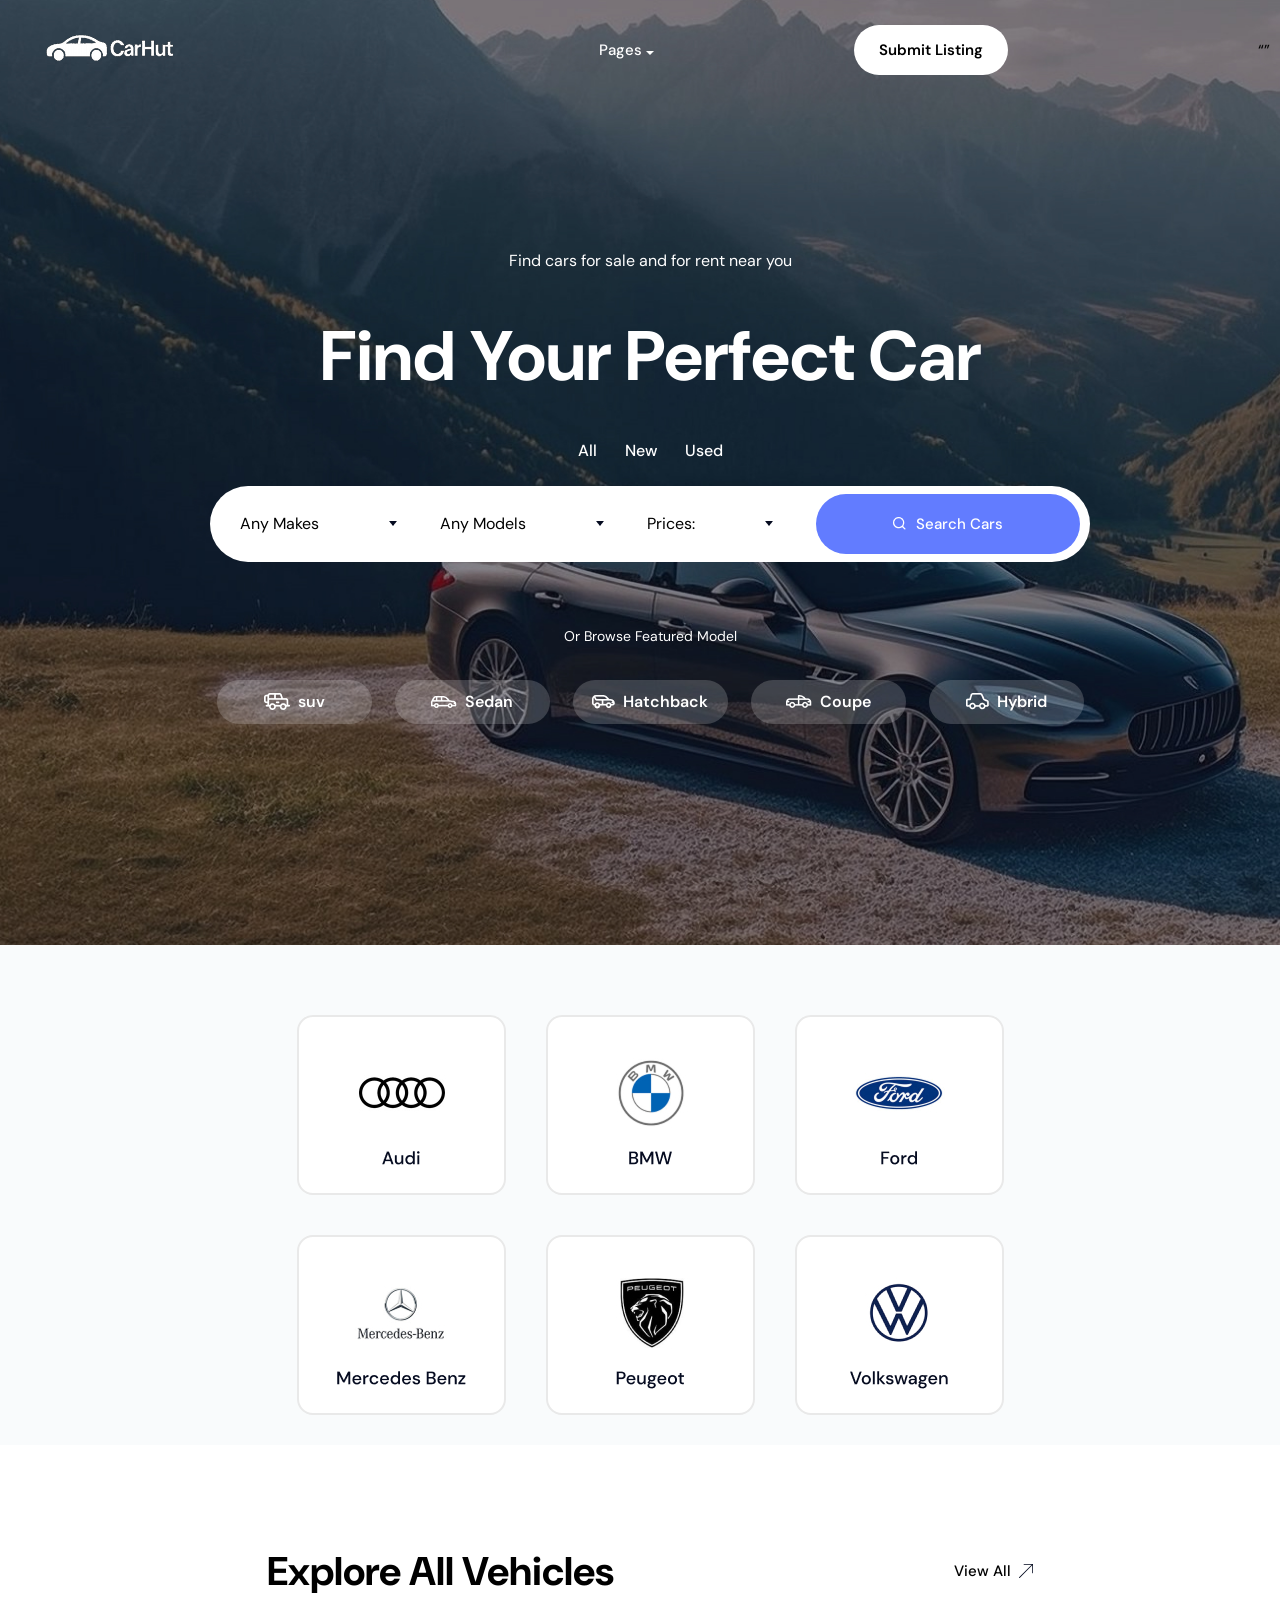
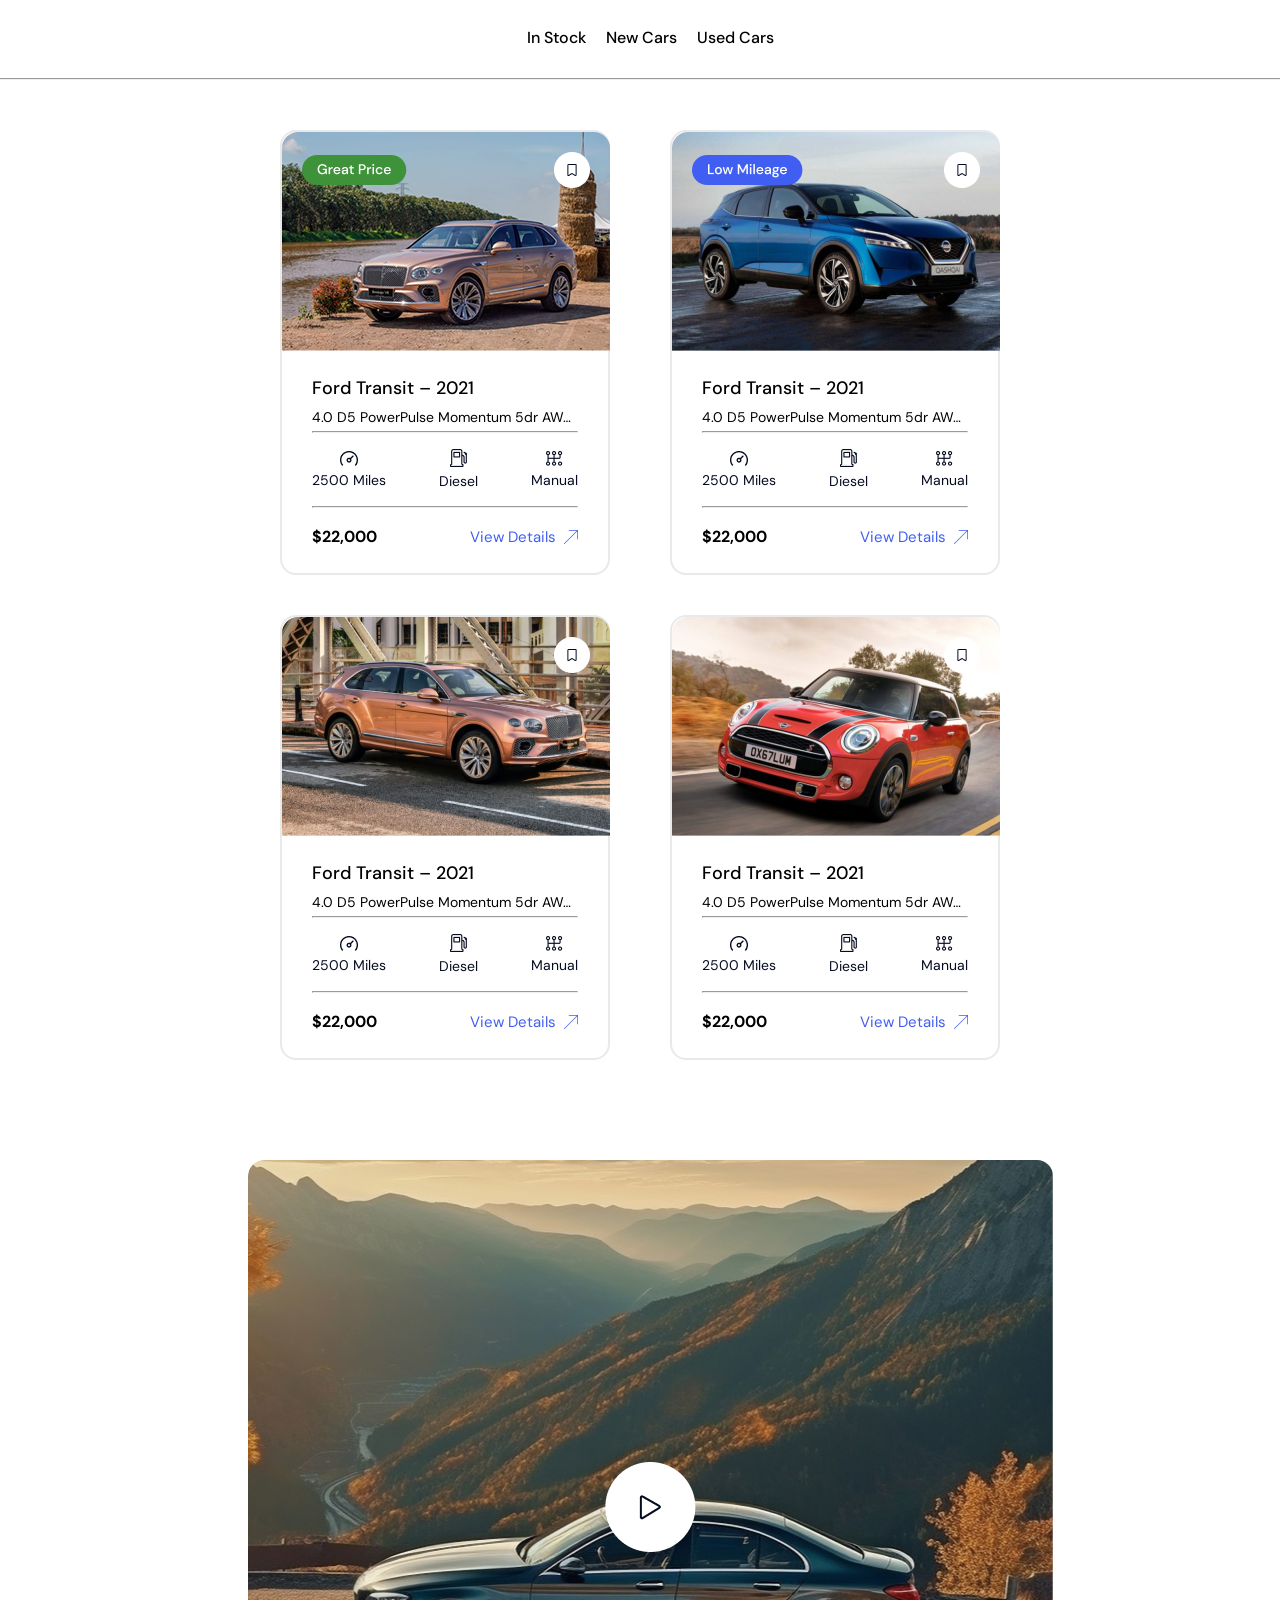
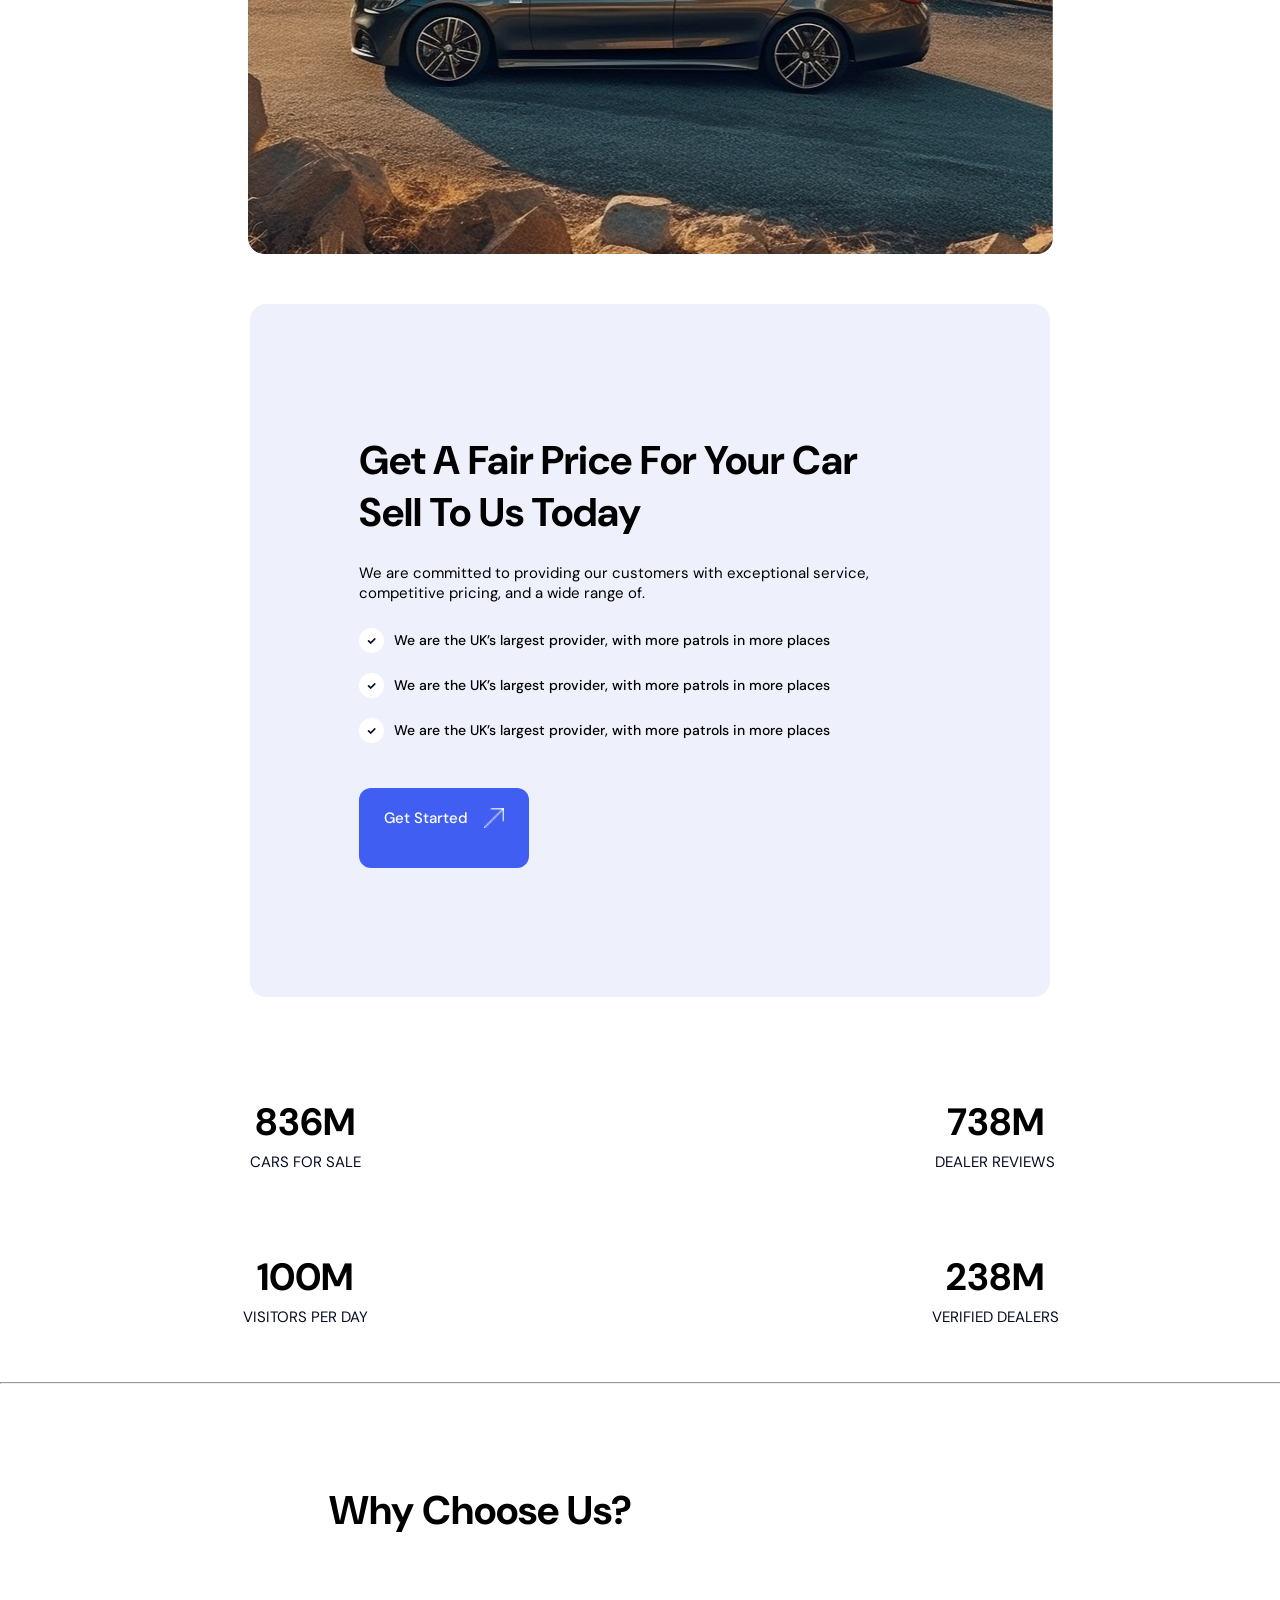
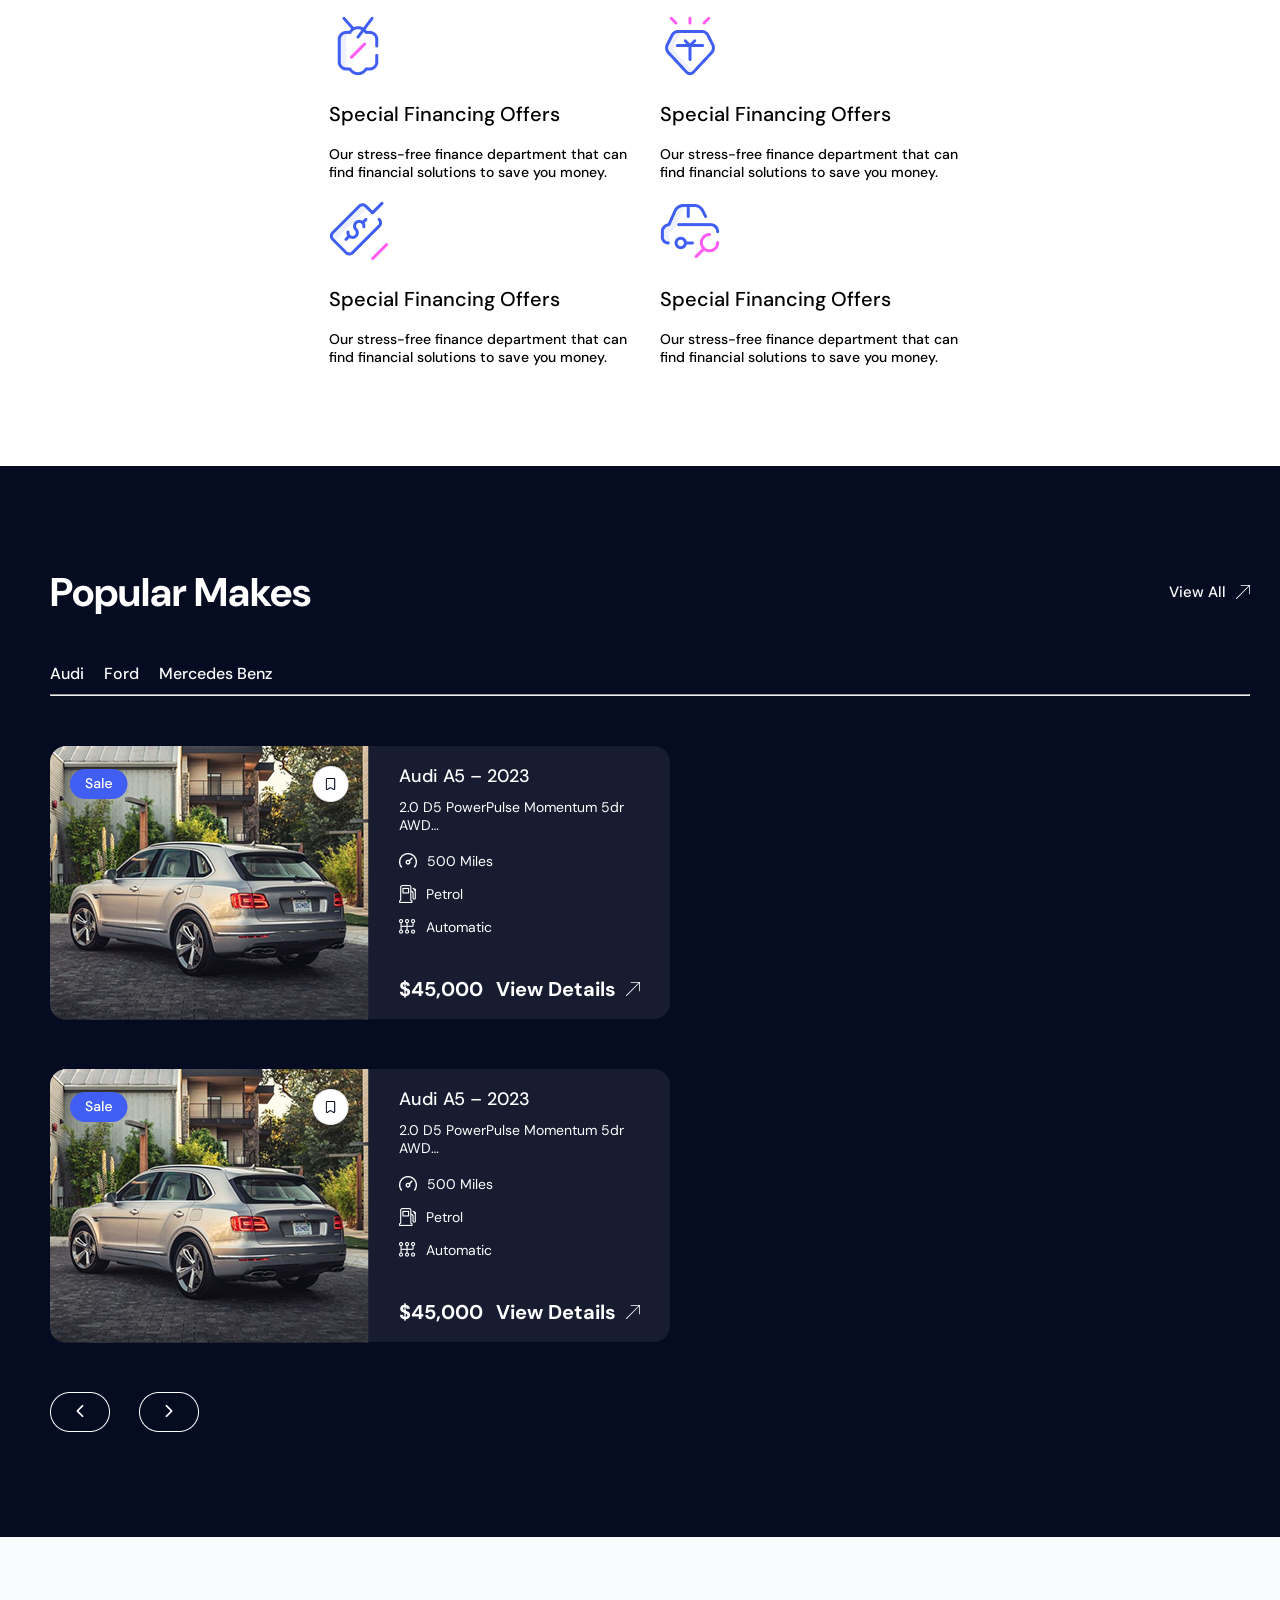
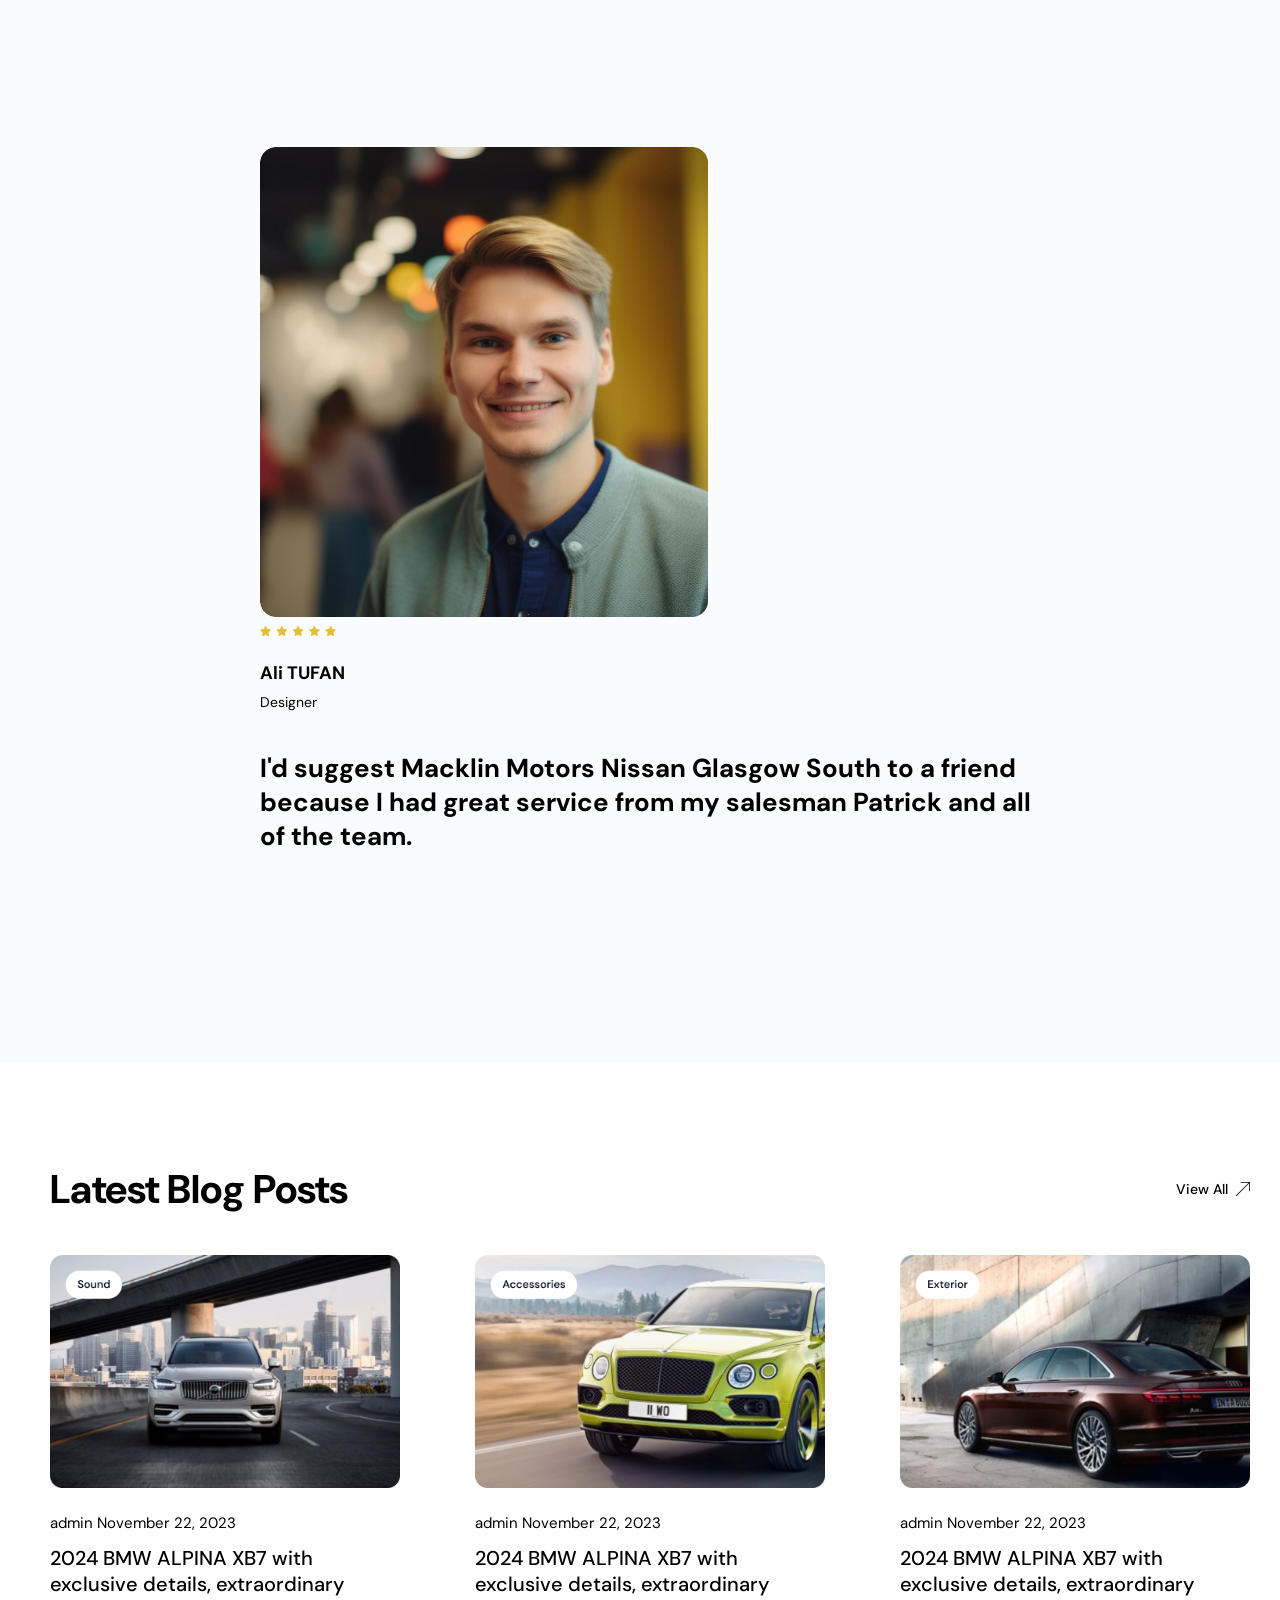
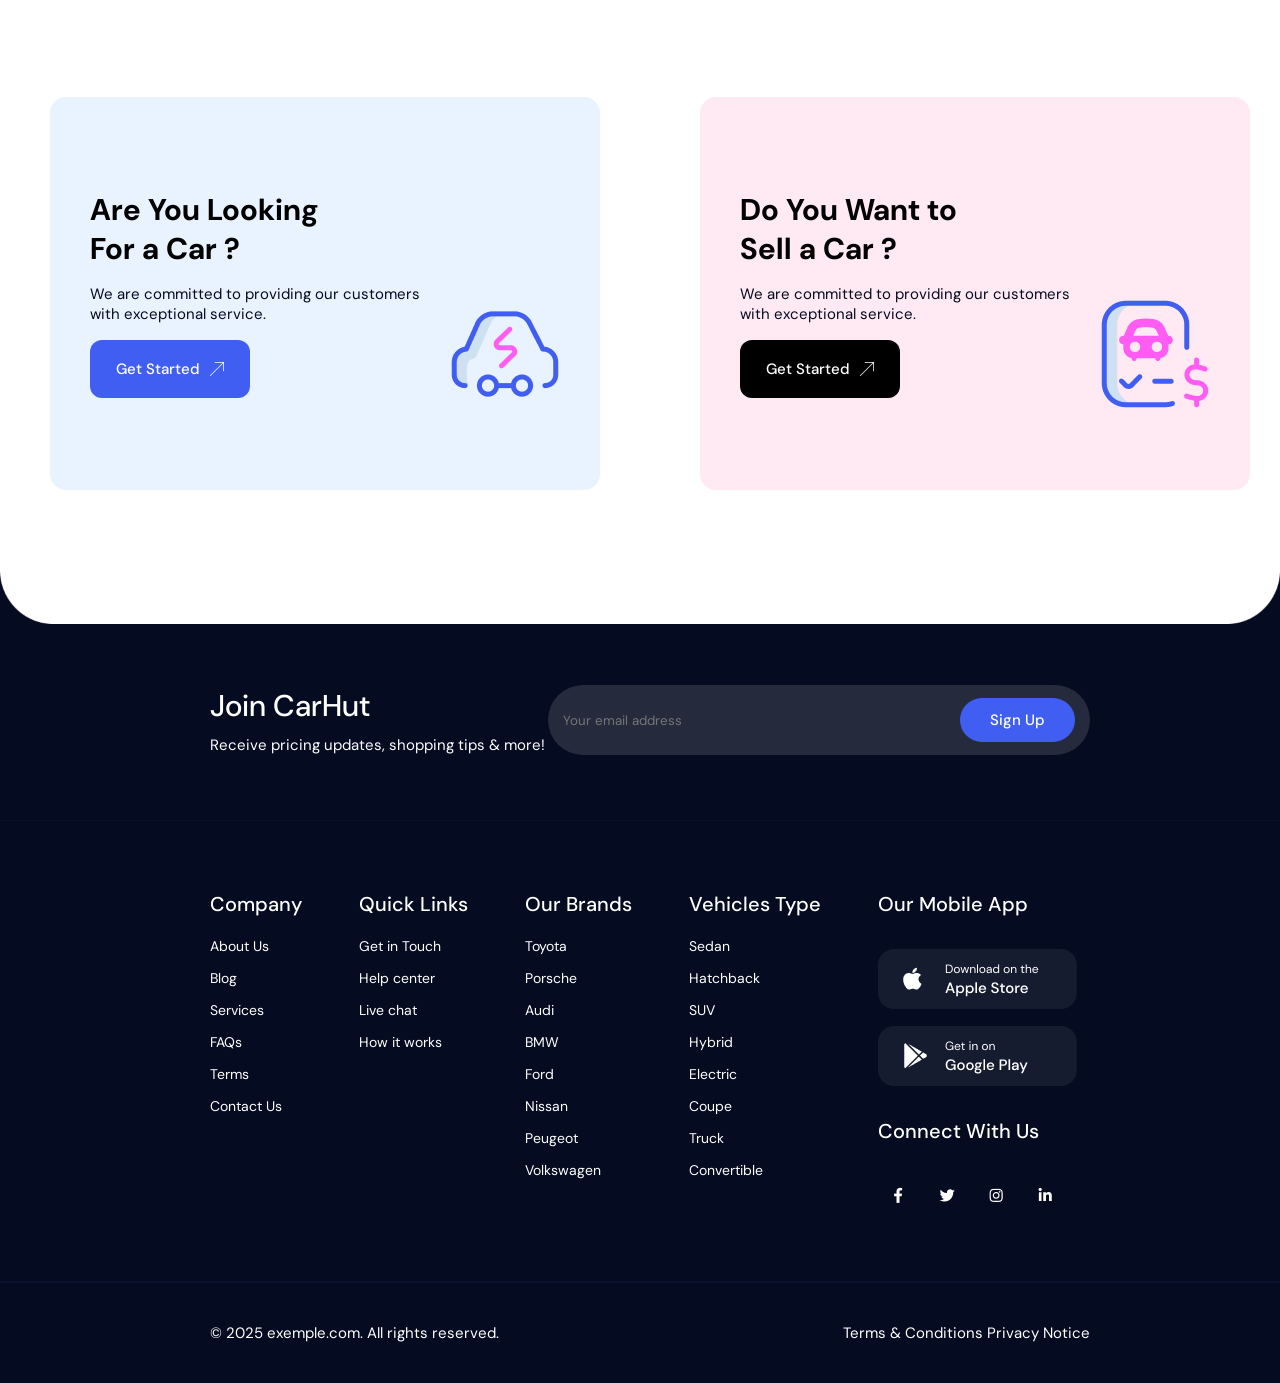
==== commit fa942b50: "wert" ====
--- a/index.html
+++ b/index.html
@@ -56,7 +56,7 @@
                 </ul>
             </nav>
 
-            
+            <q></q>
         </header>
 
         <!-- o'rta qismi -->
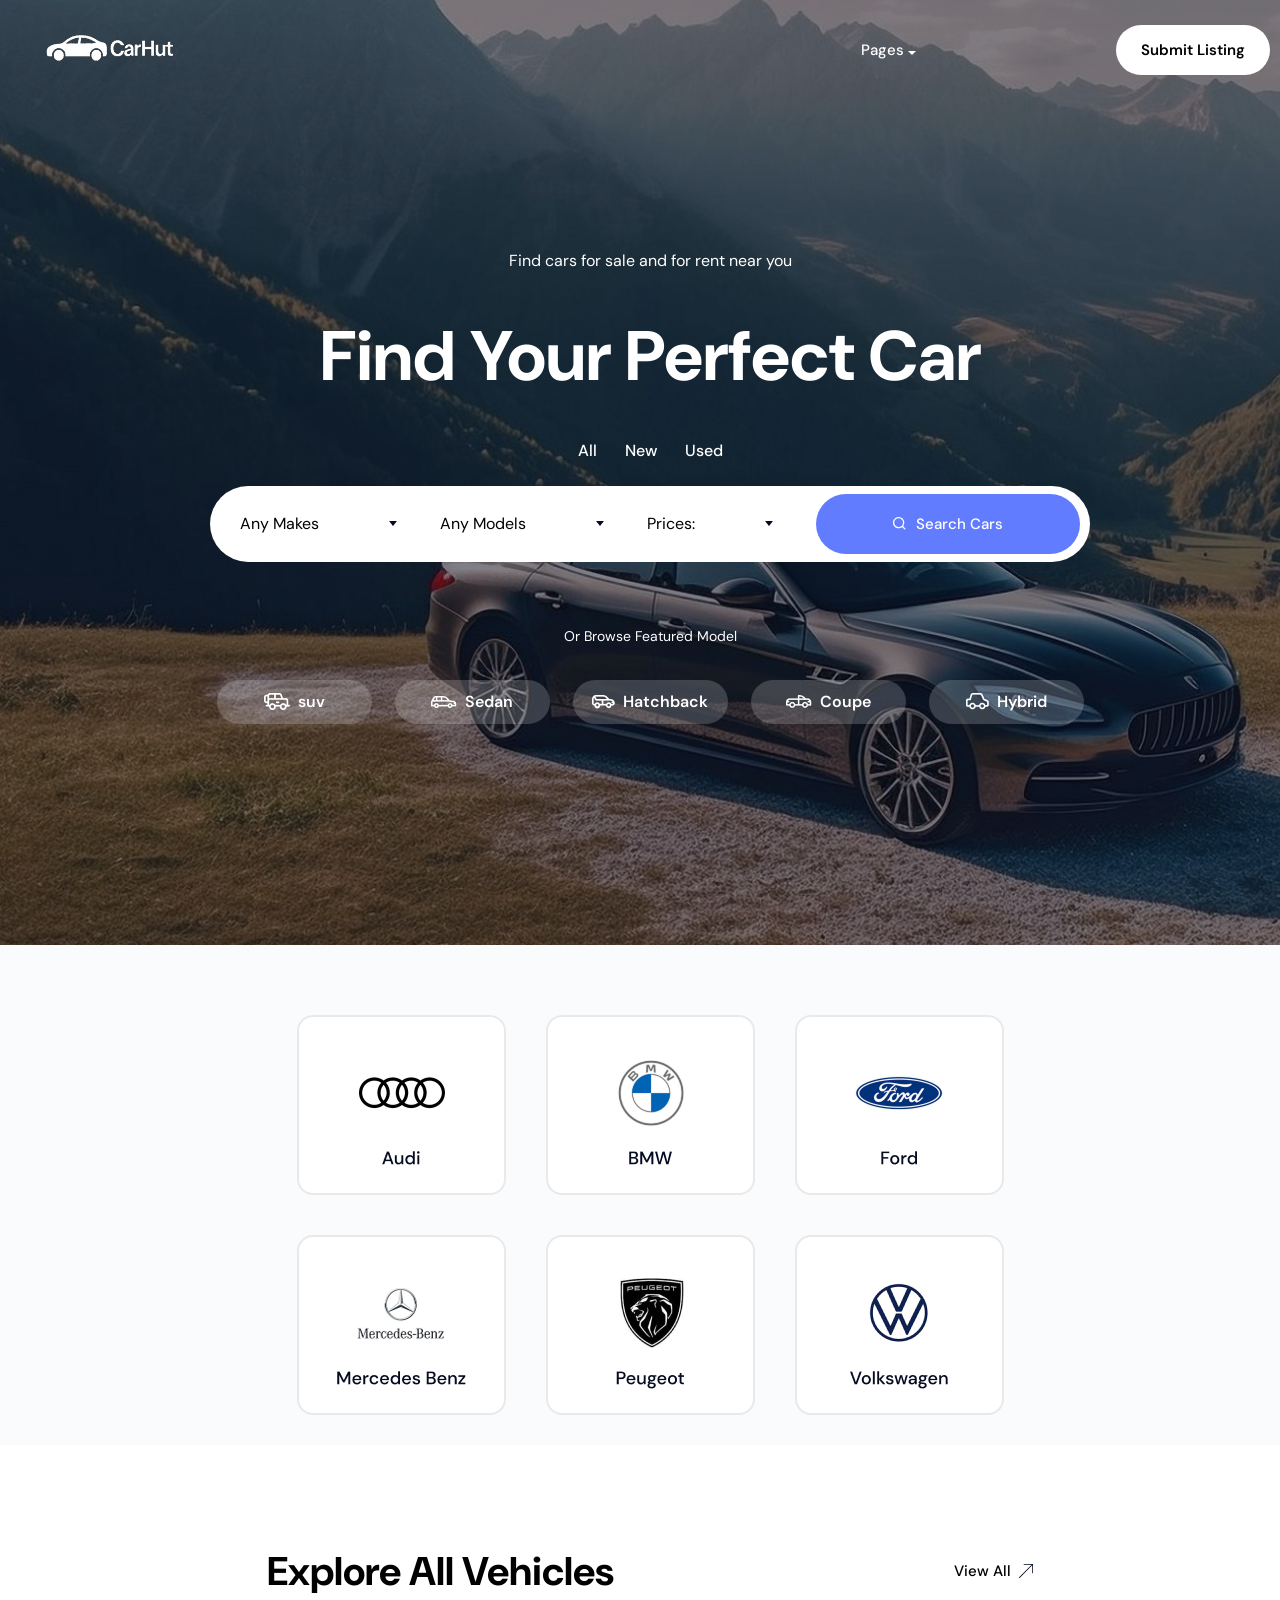
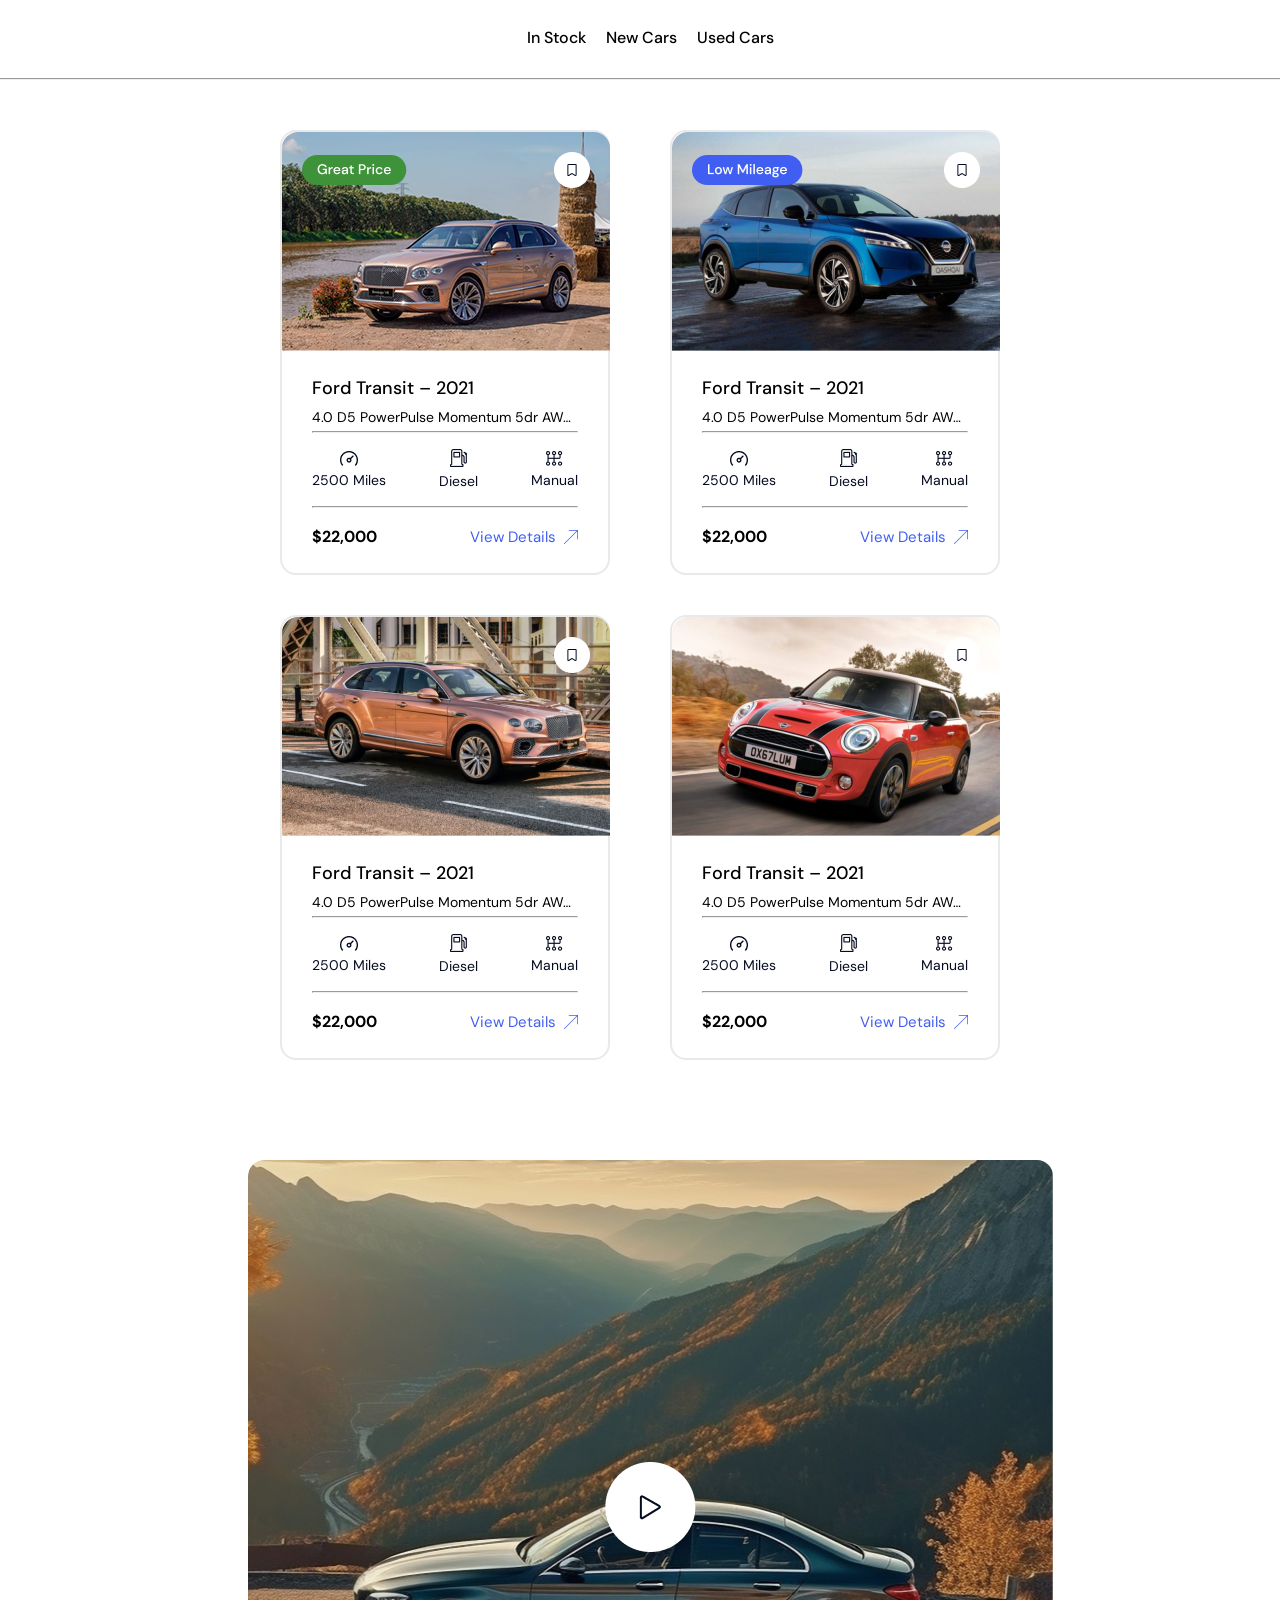
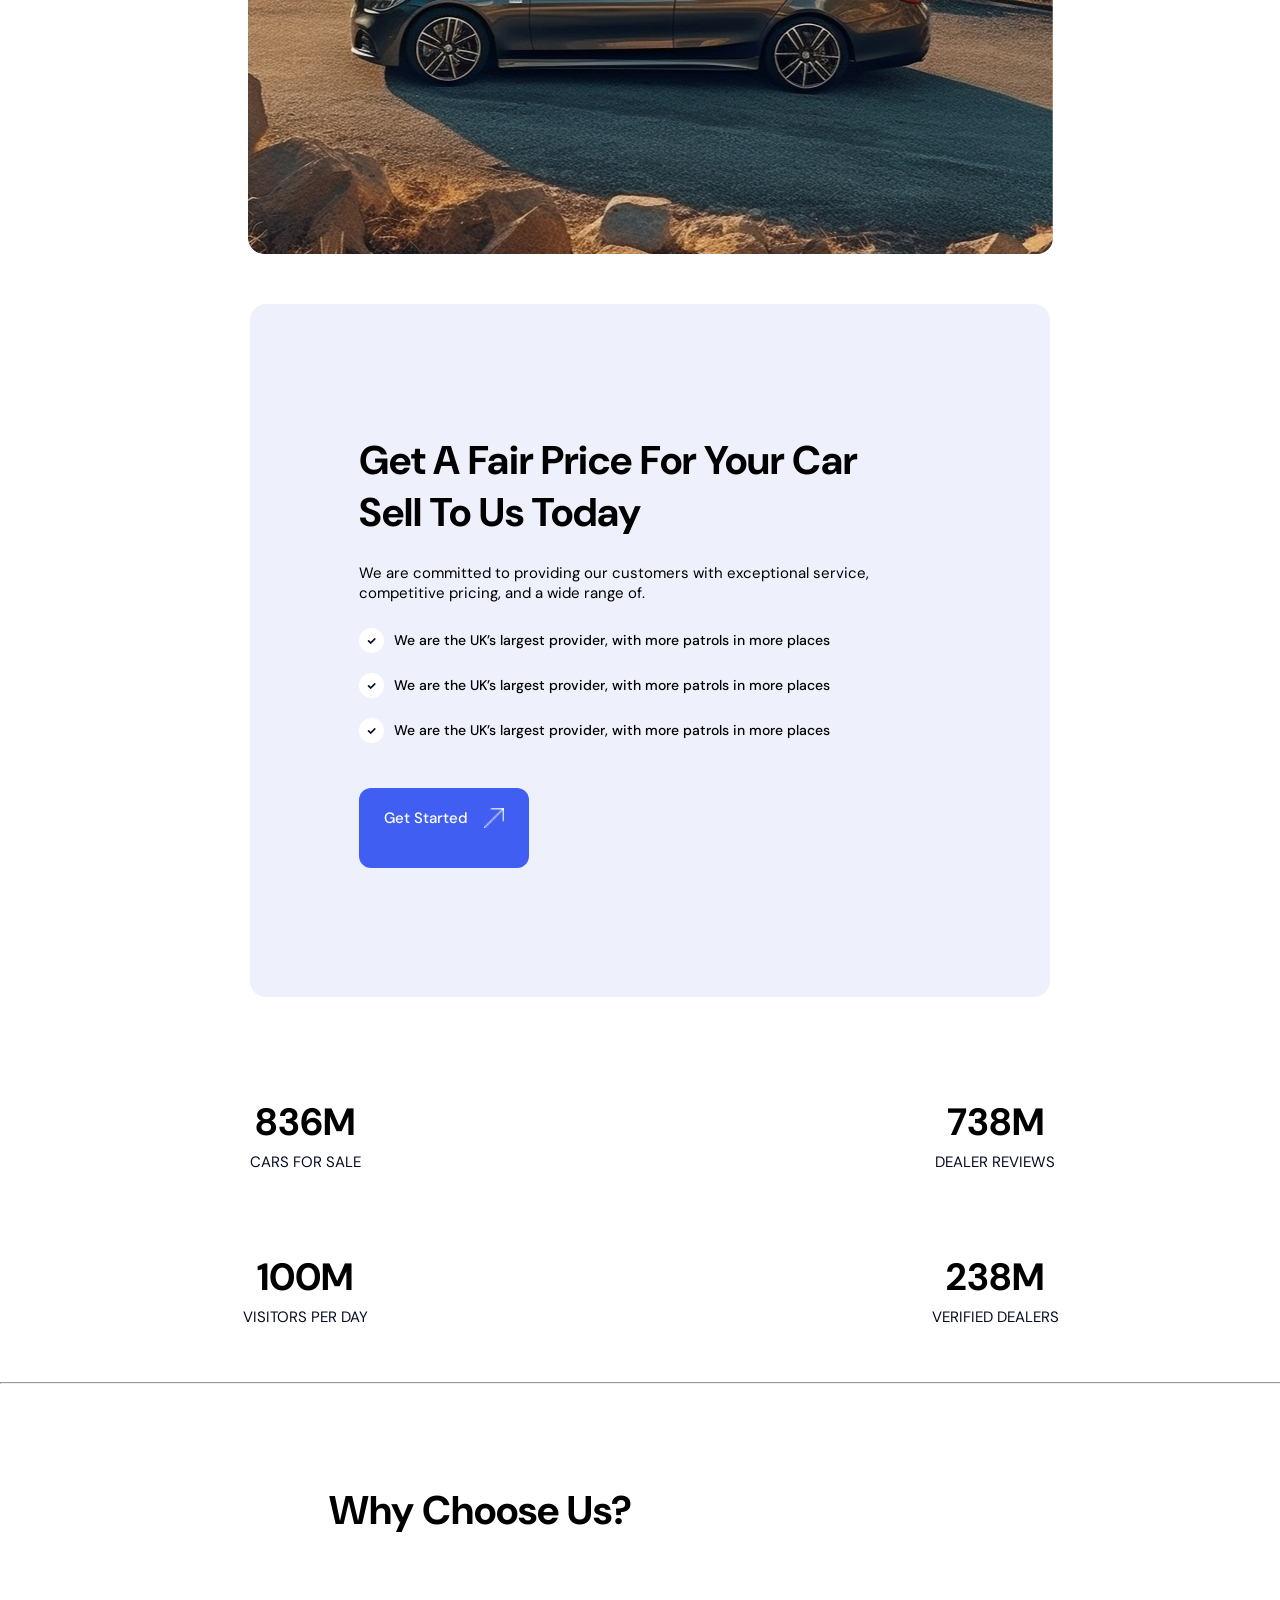
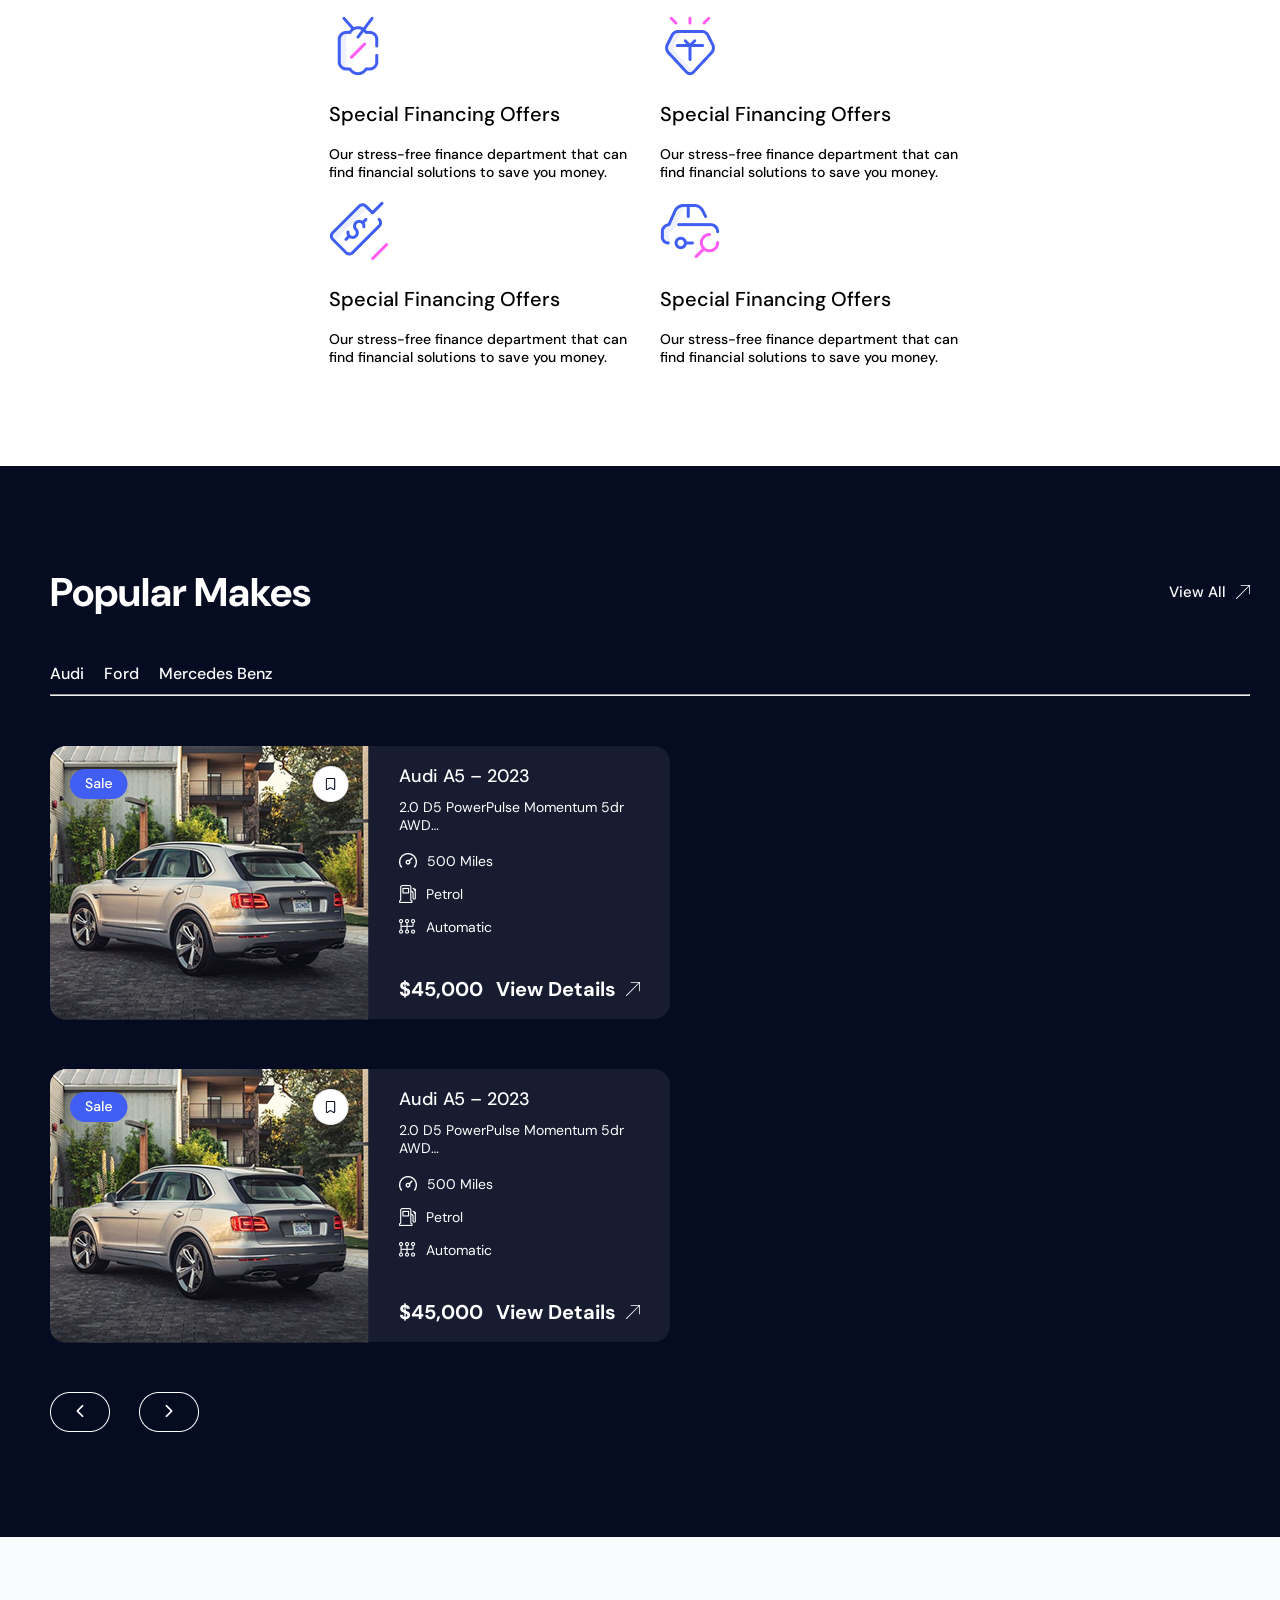
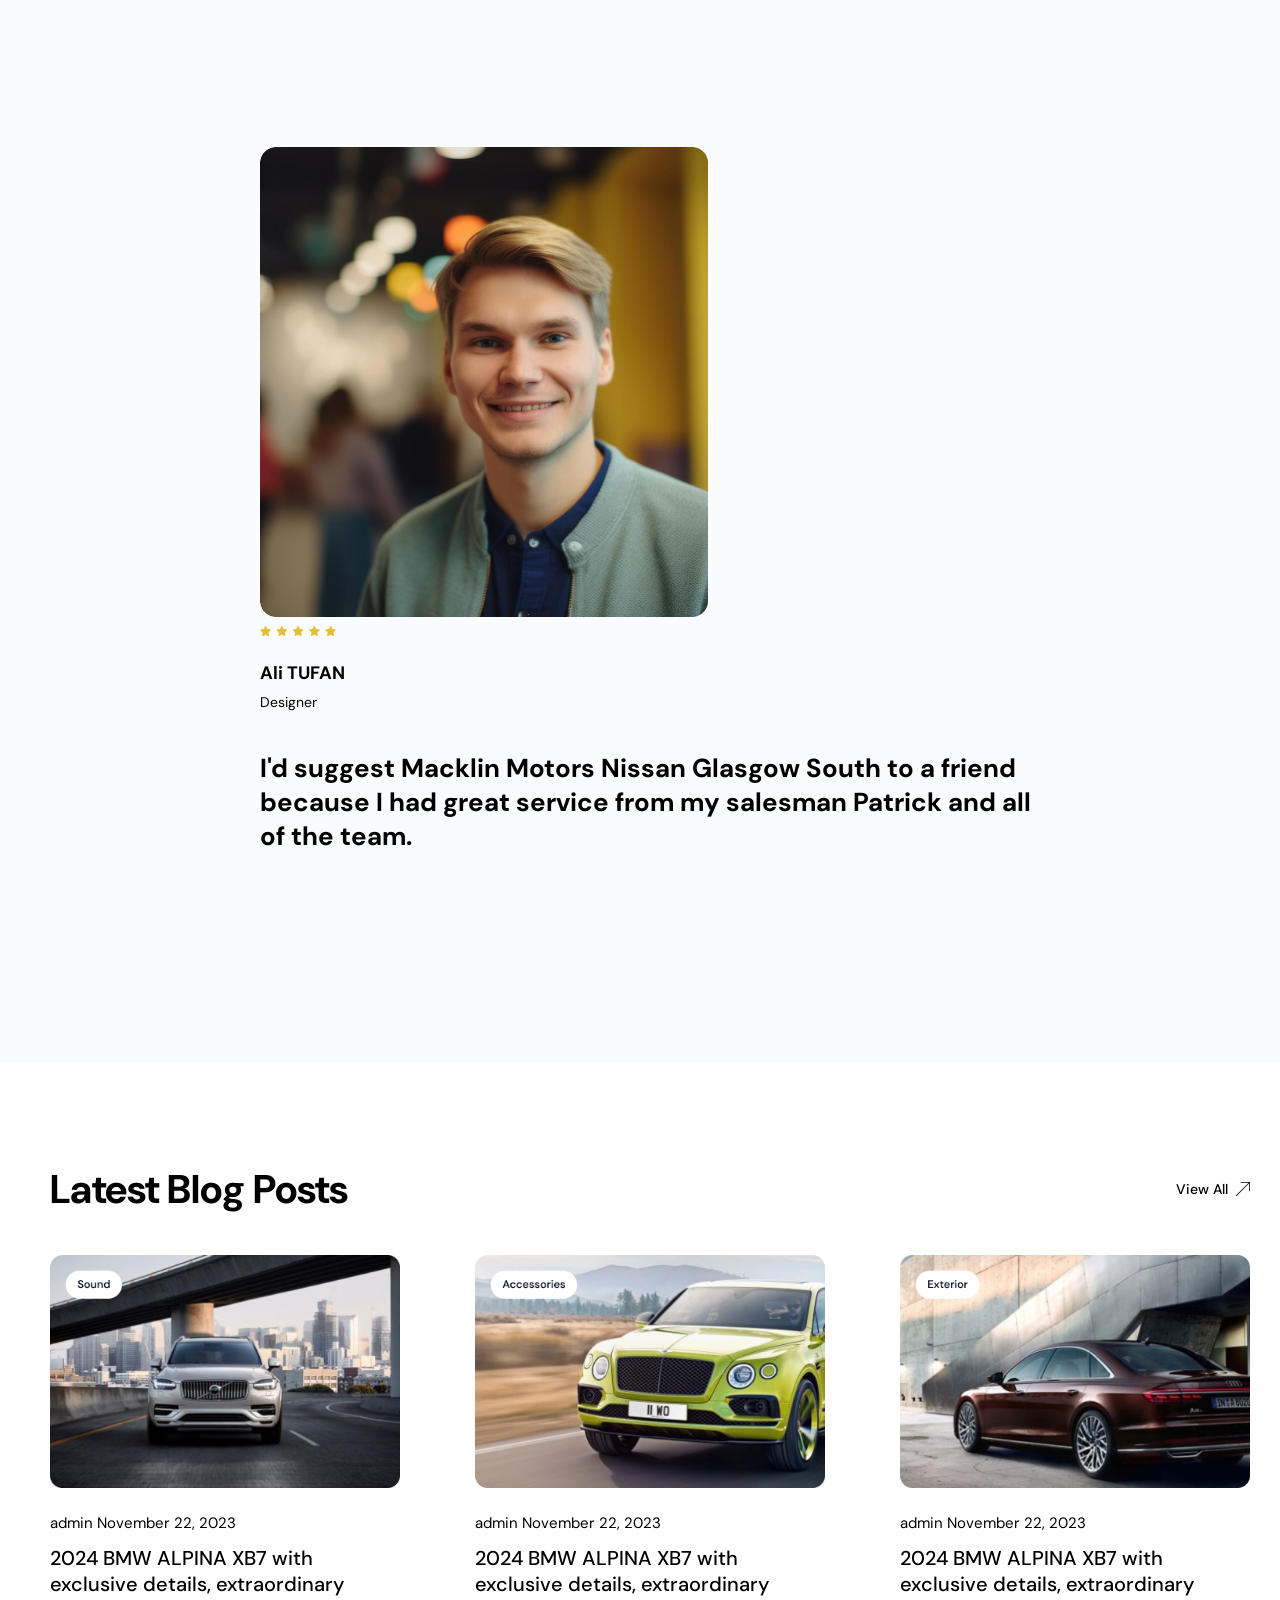
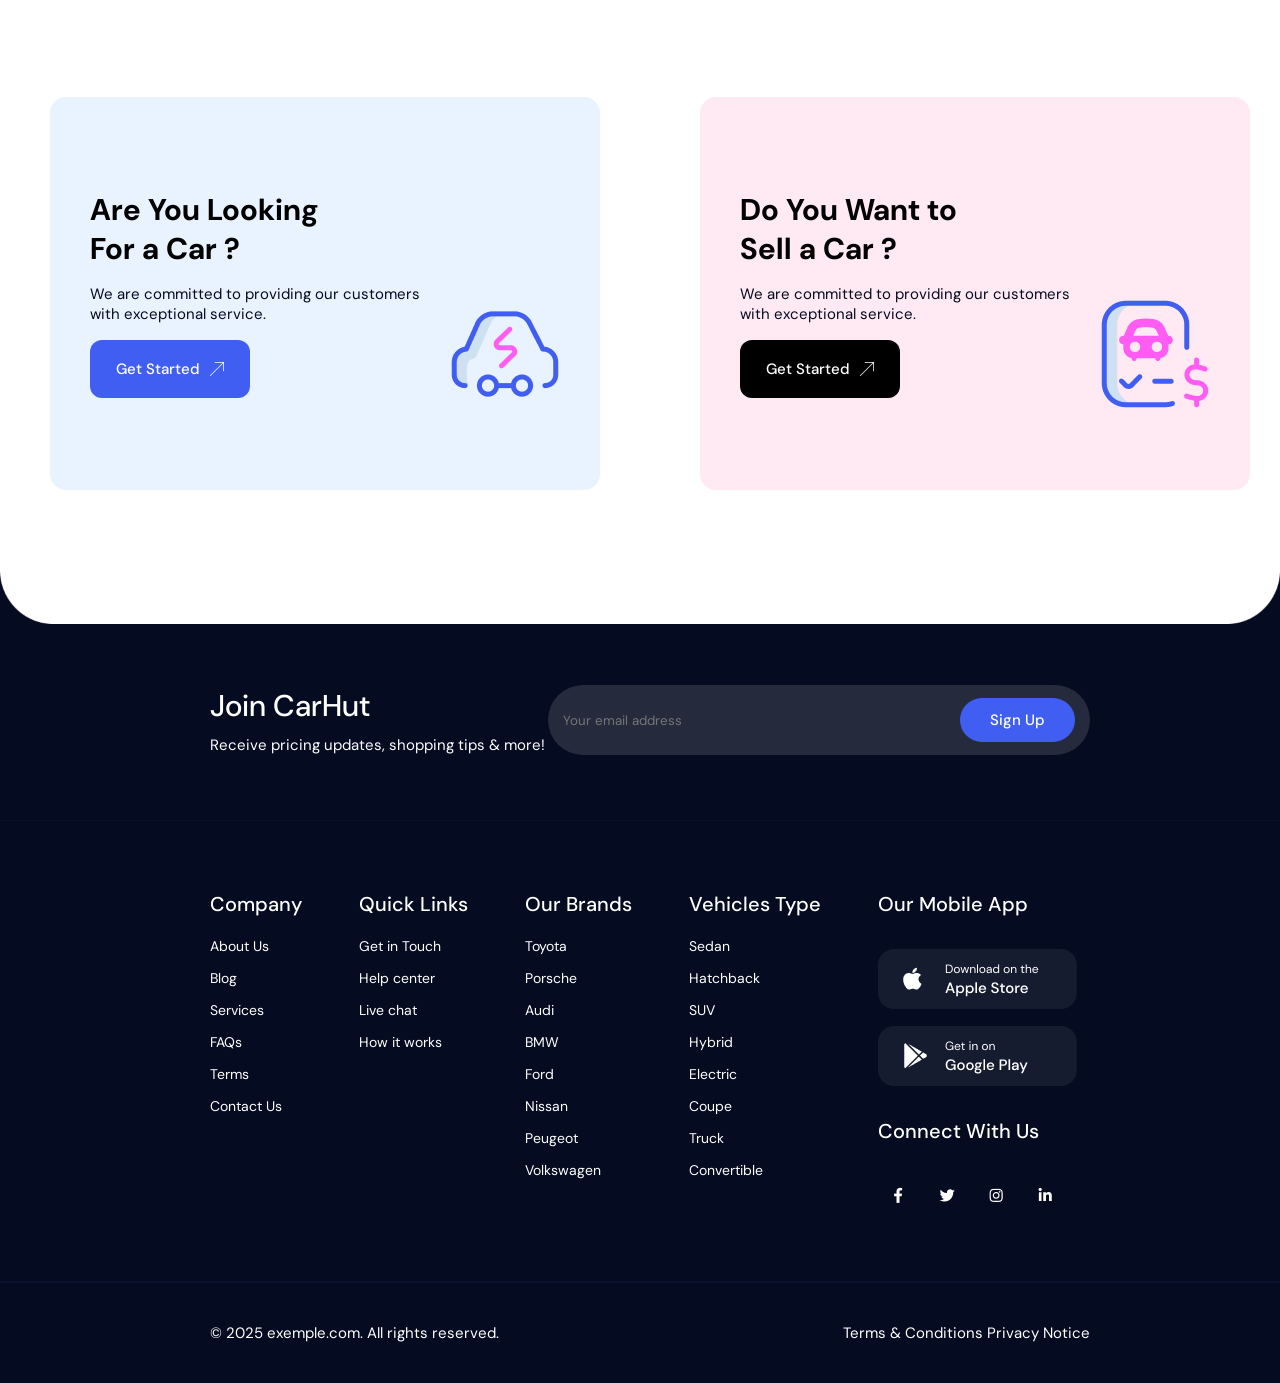
==== commit ccd0a687: "wert" ====
--- a/index.html
+++ b/index.html
@@ -56,7 +56,7 @@
                 </ul>
             </nav>
 
-            <q></q>
+            
         </header>
 
         <!-- o'rta qismi -->
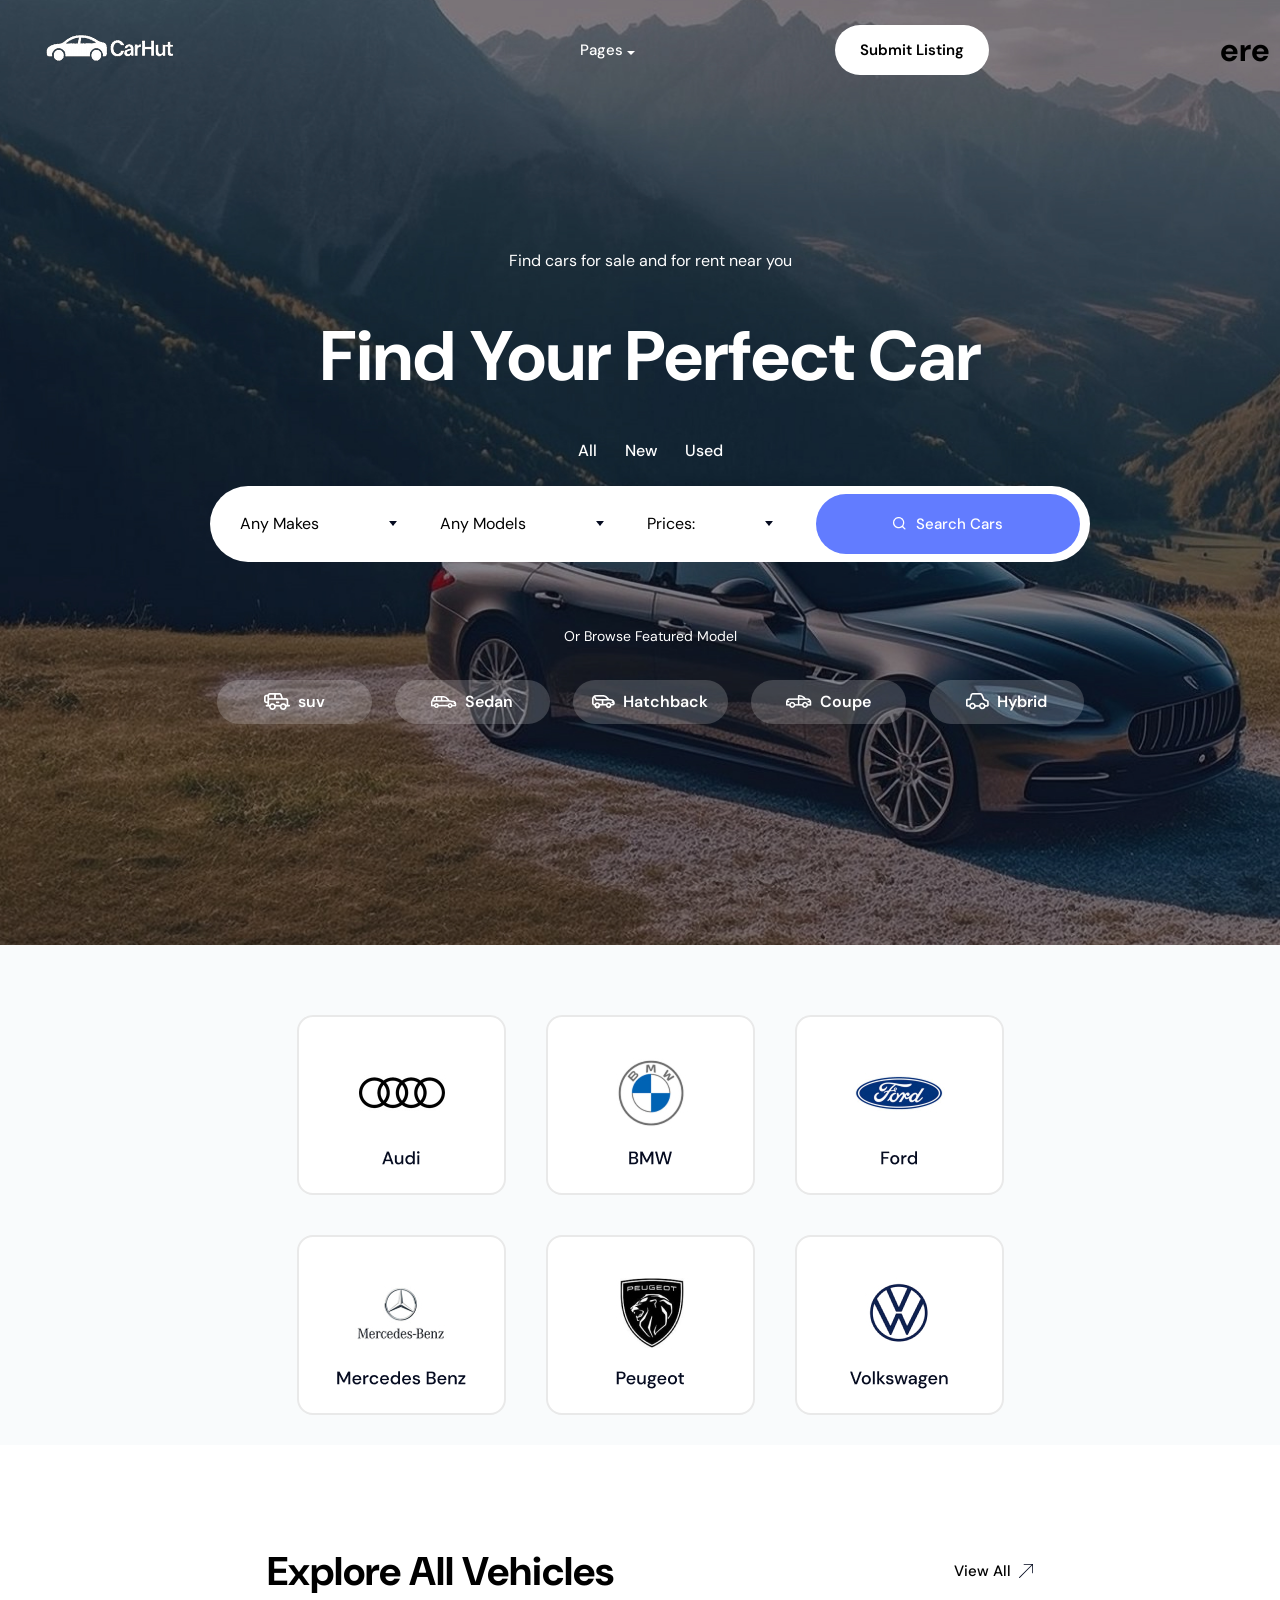
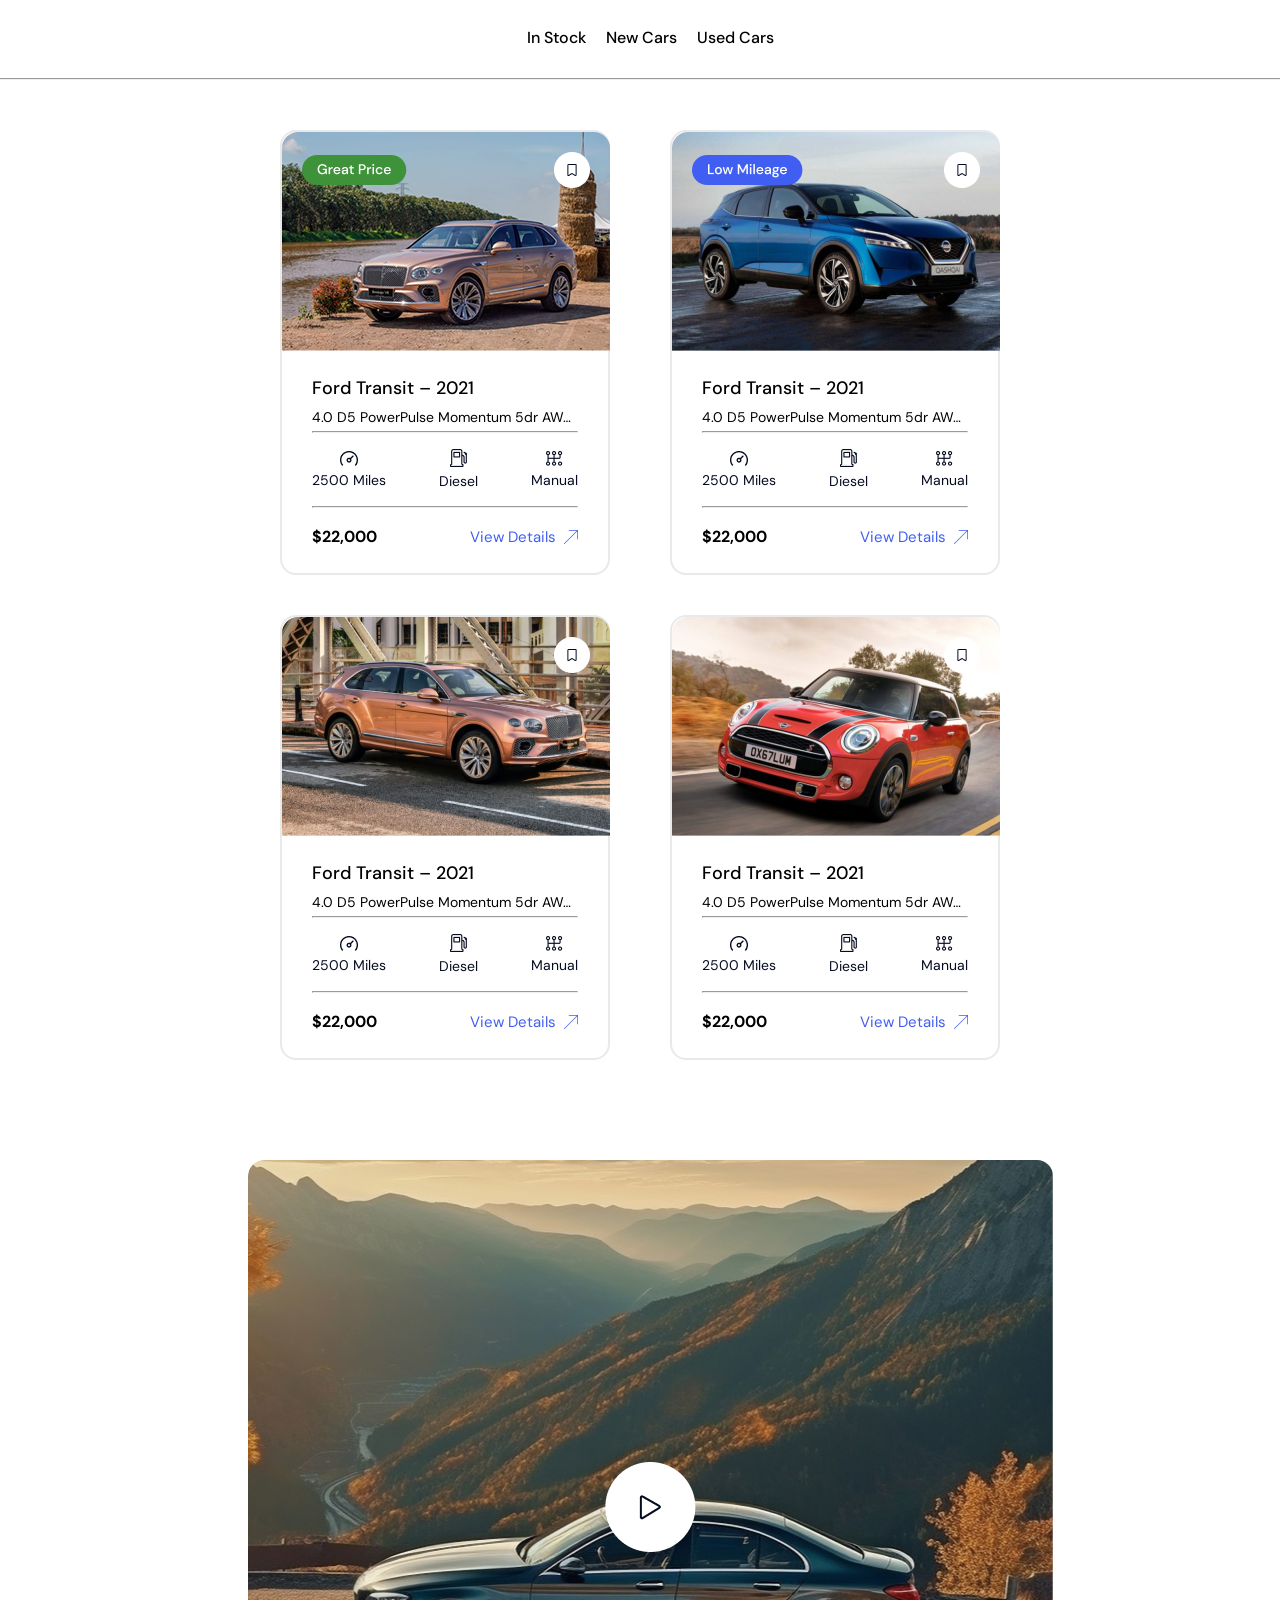
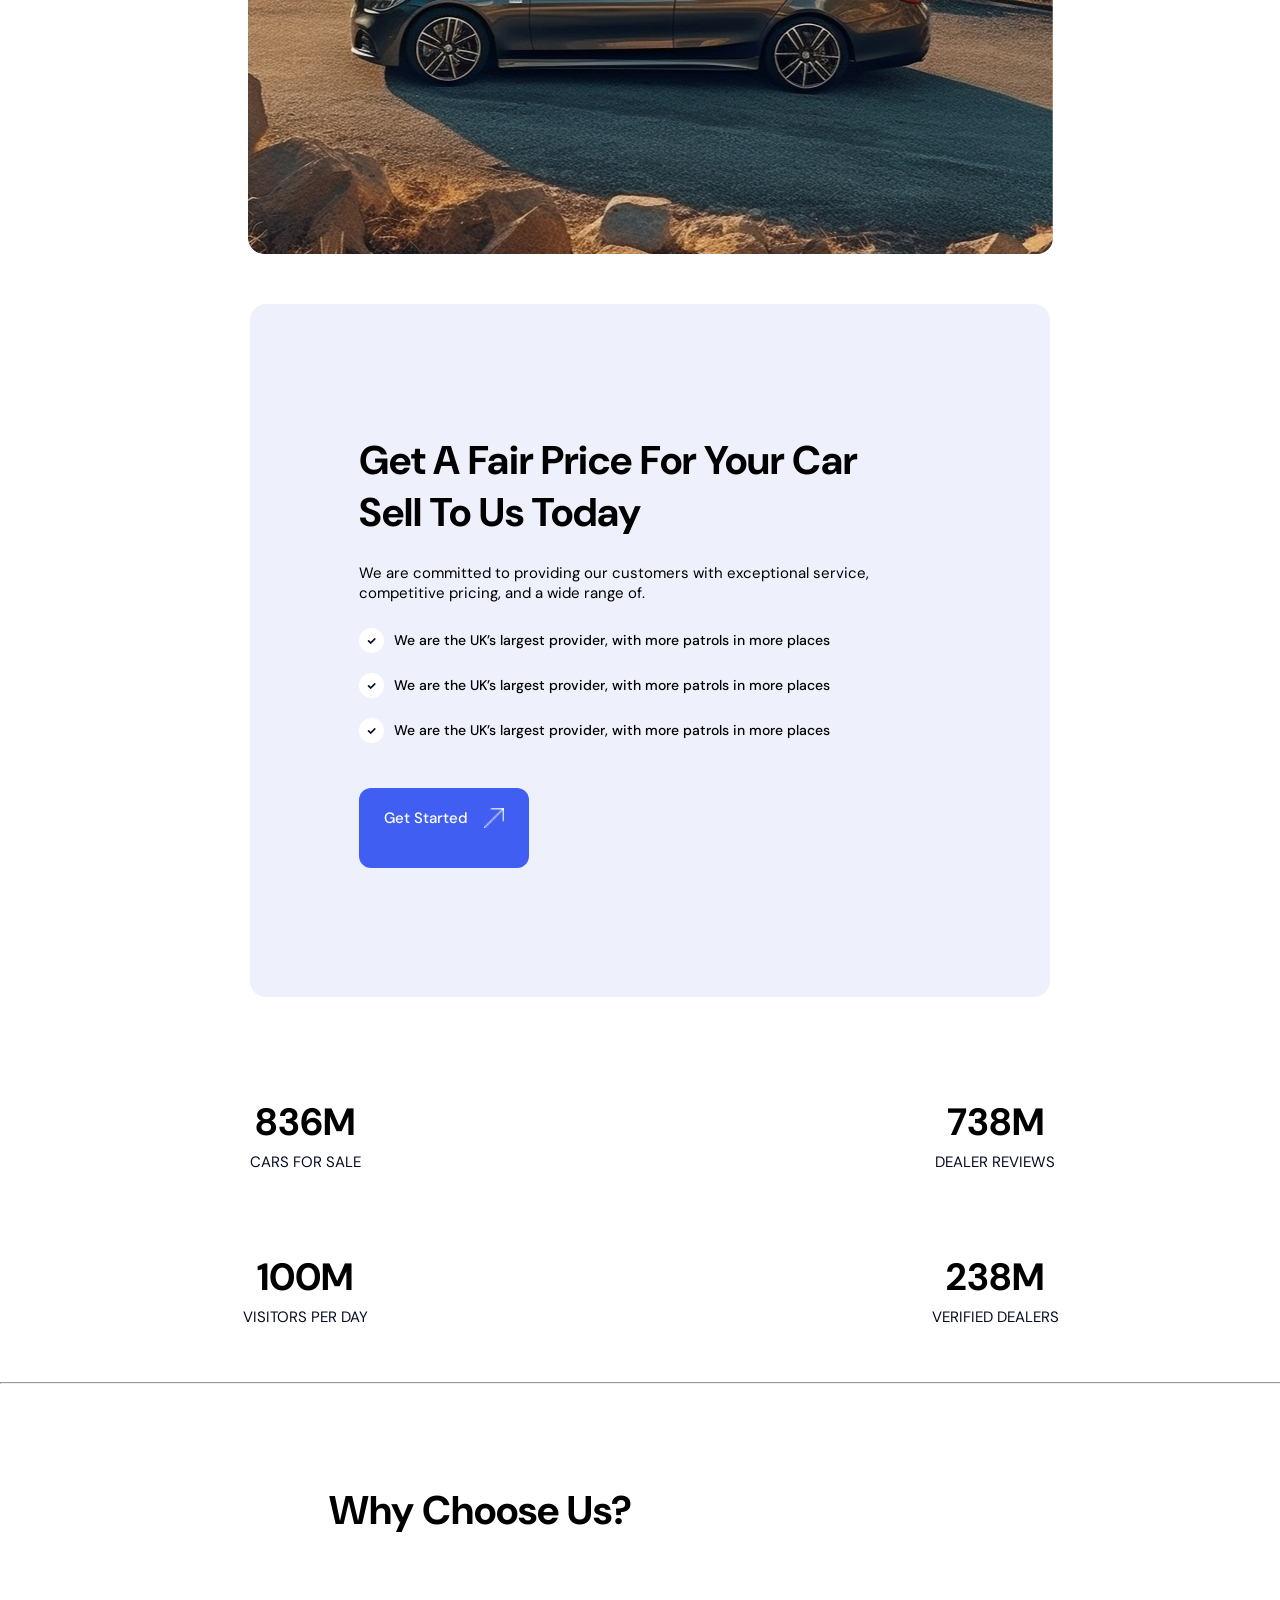
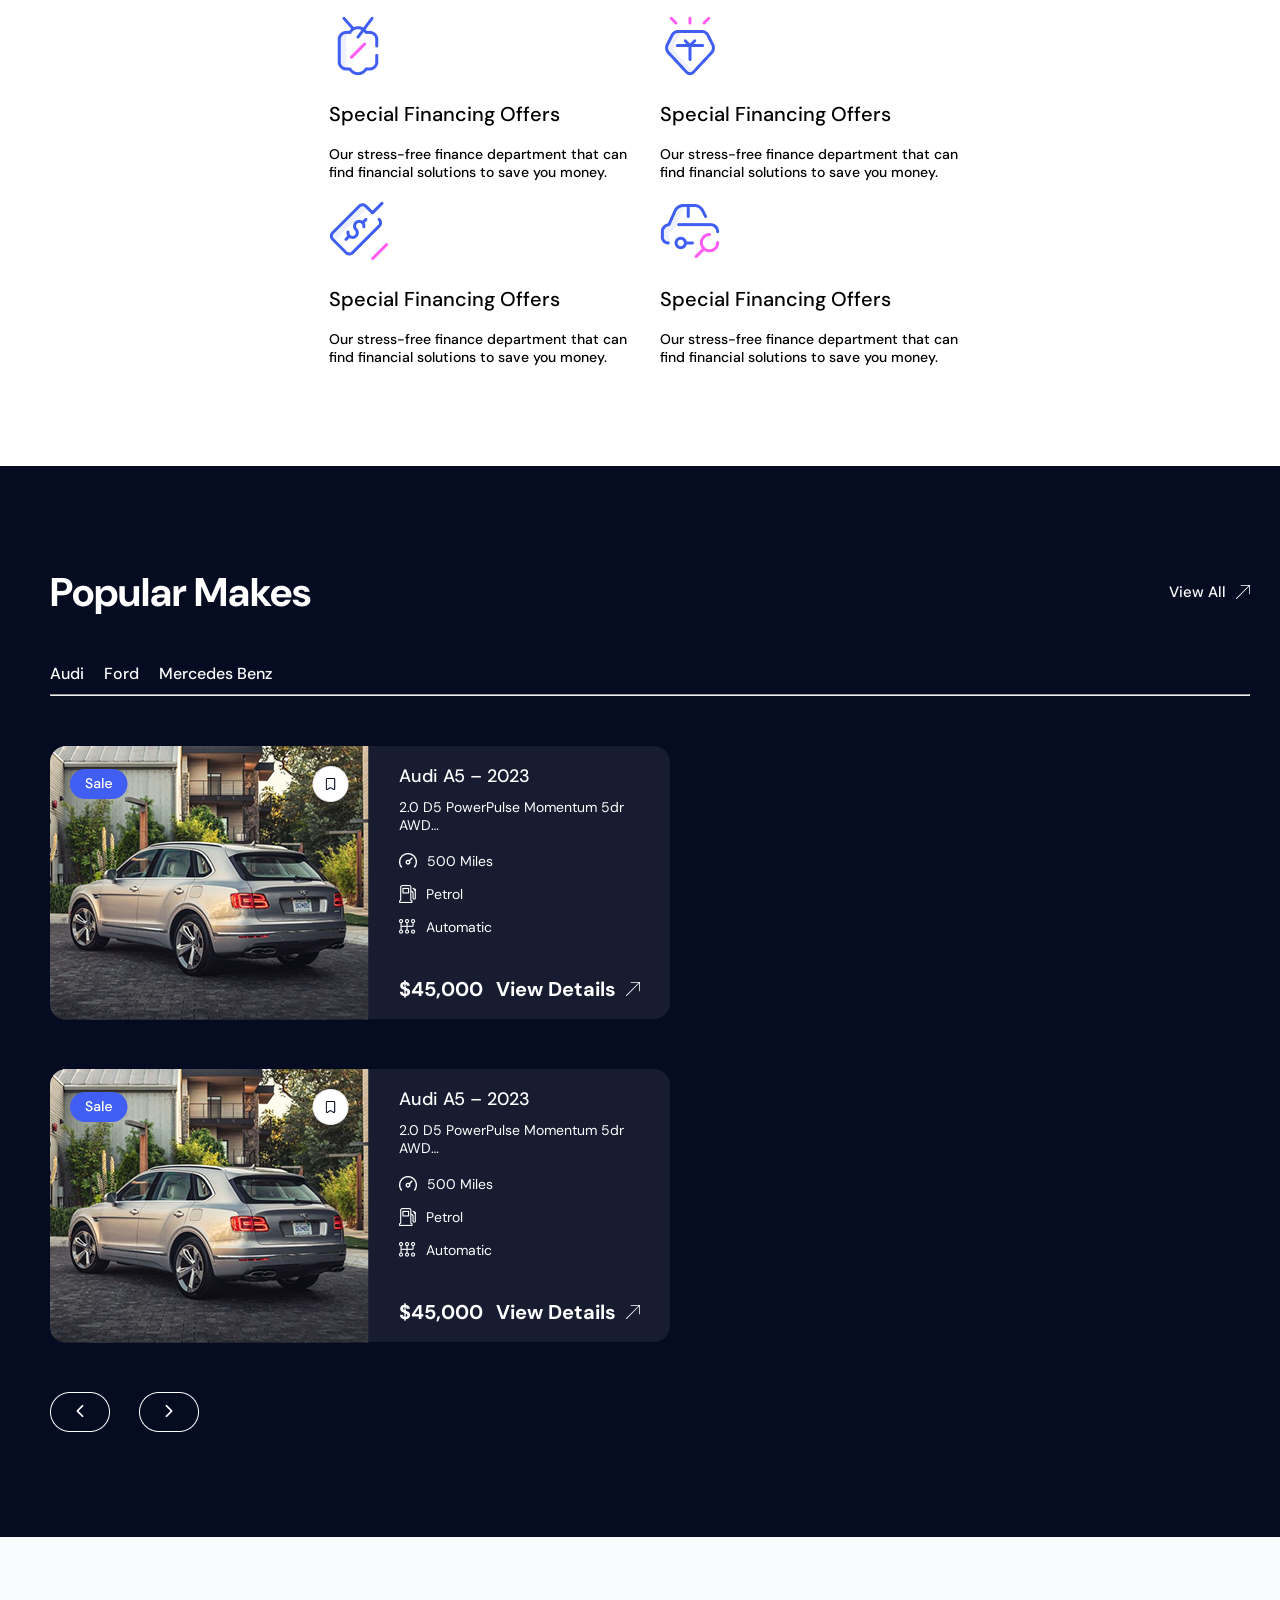
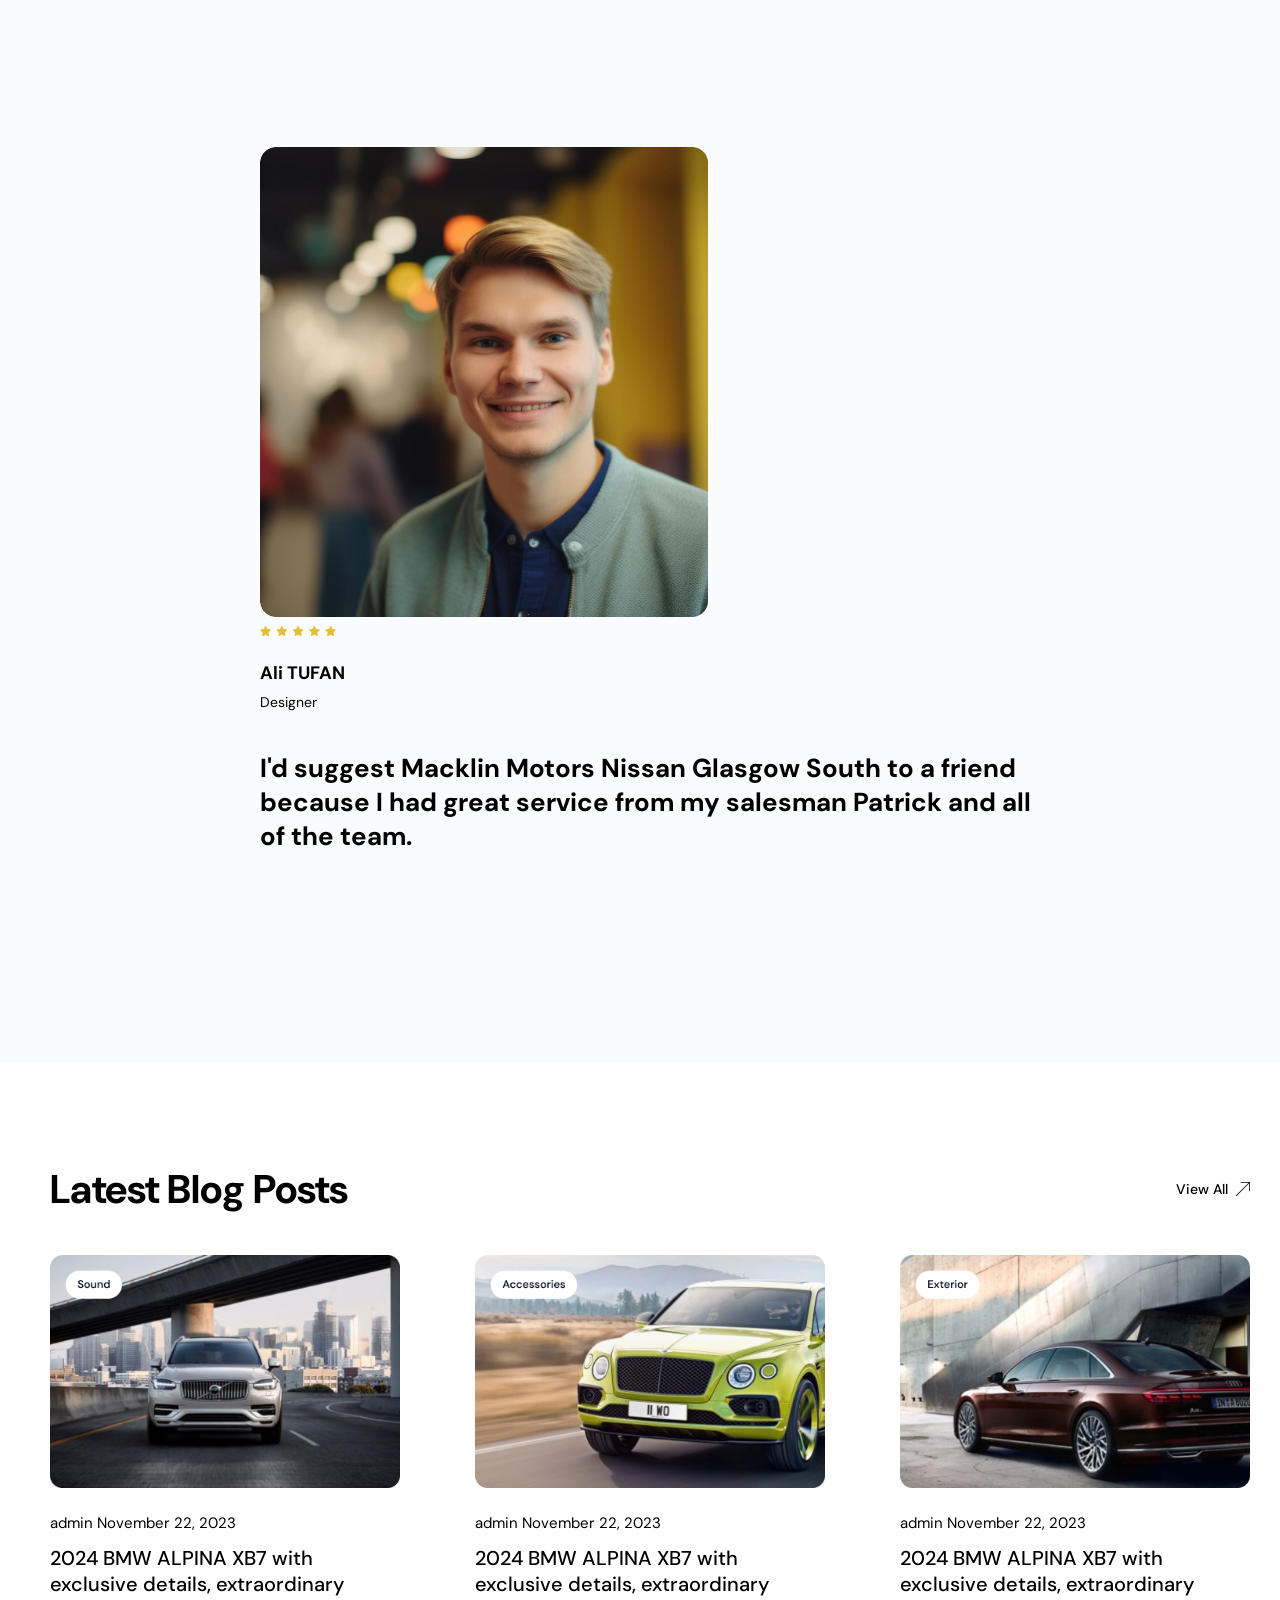
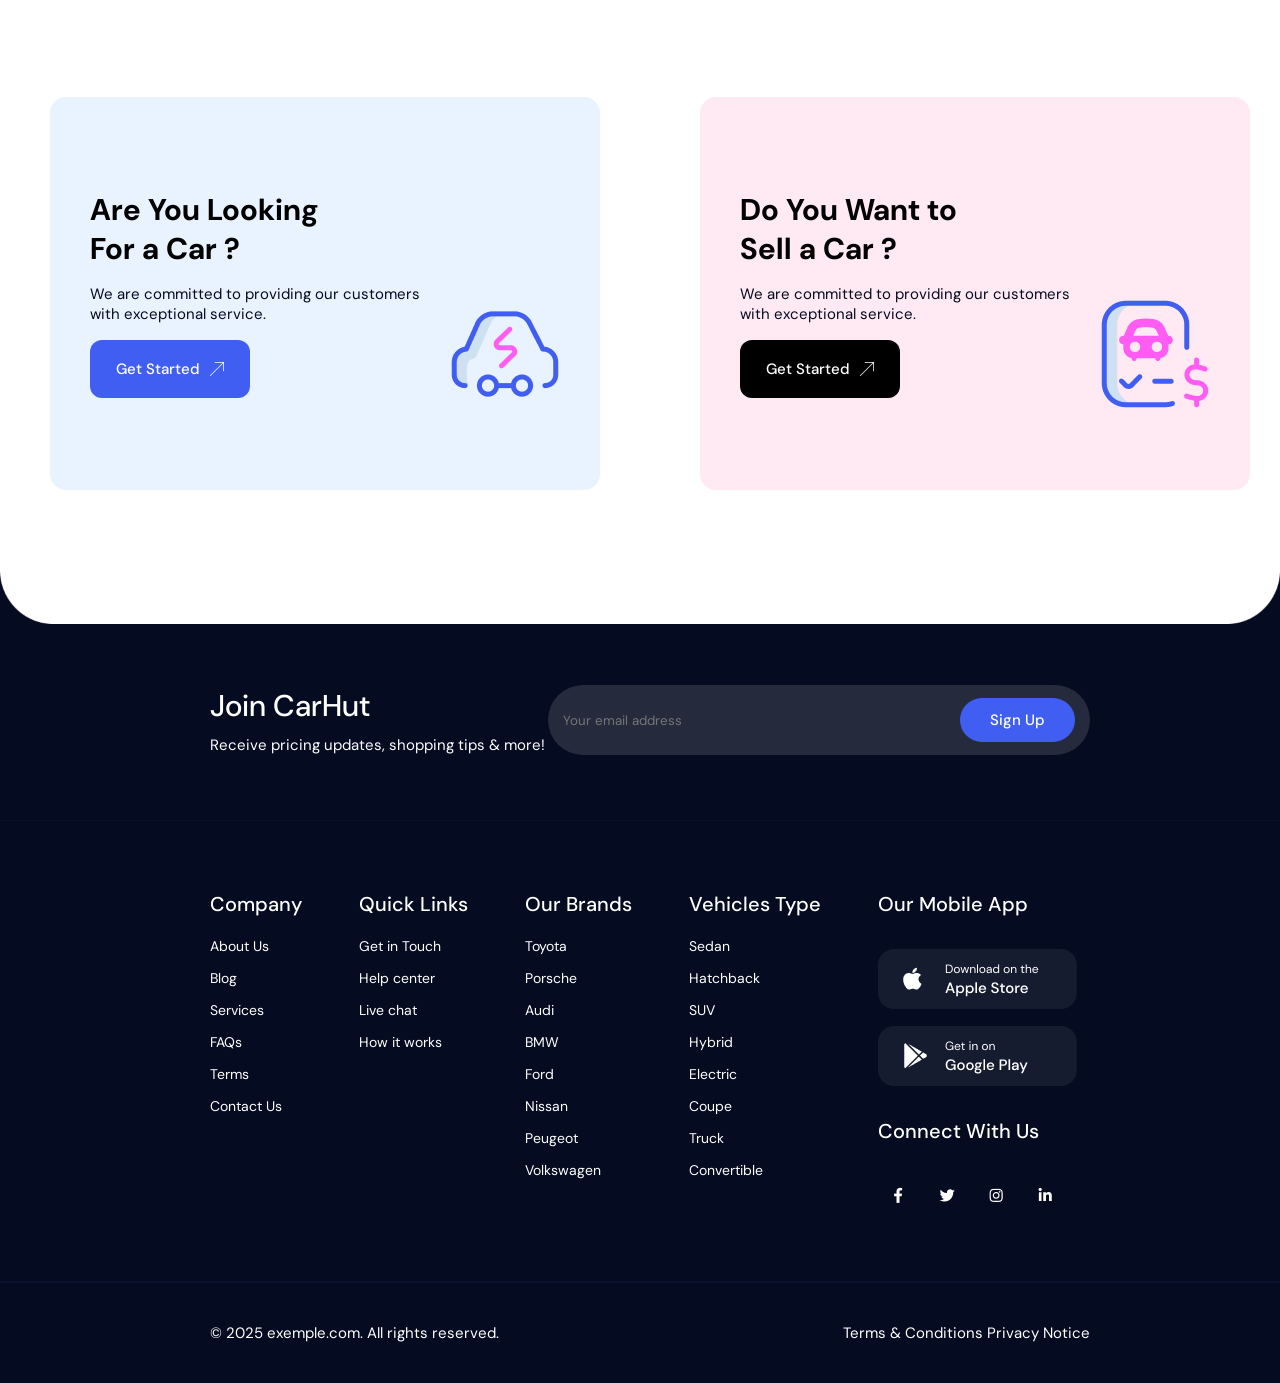
==== commit 4604a574: "wert" ====
--- a/index.html
+++ b/index.html
@@ -56,7 +56,7 @@
                 </ul>
             </nav>
 
-            
+            <h1>ere</h1>
         </header>
 
         <!-- o'rta qismi -->
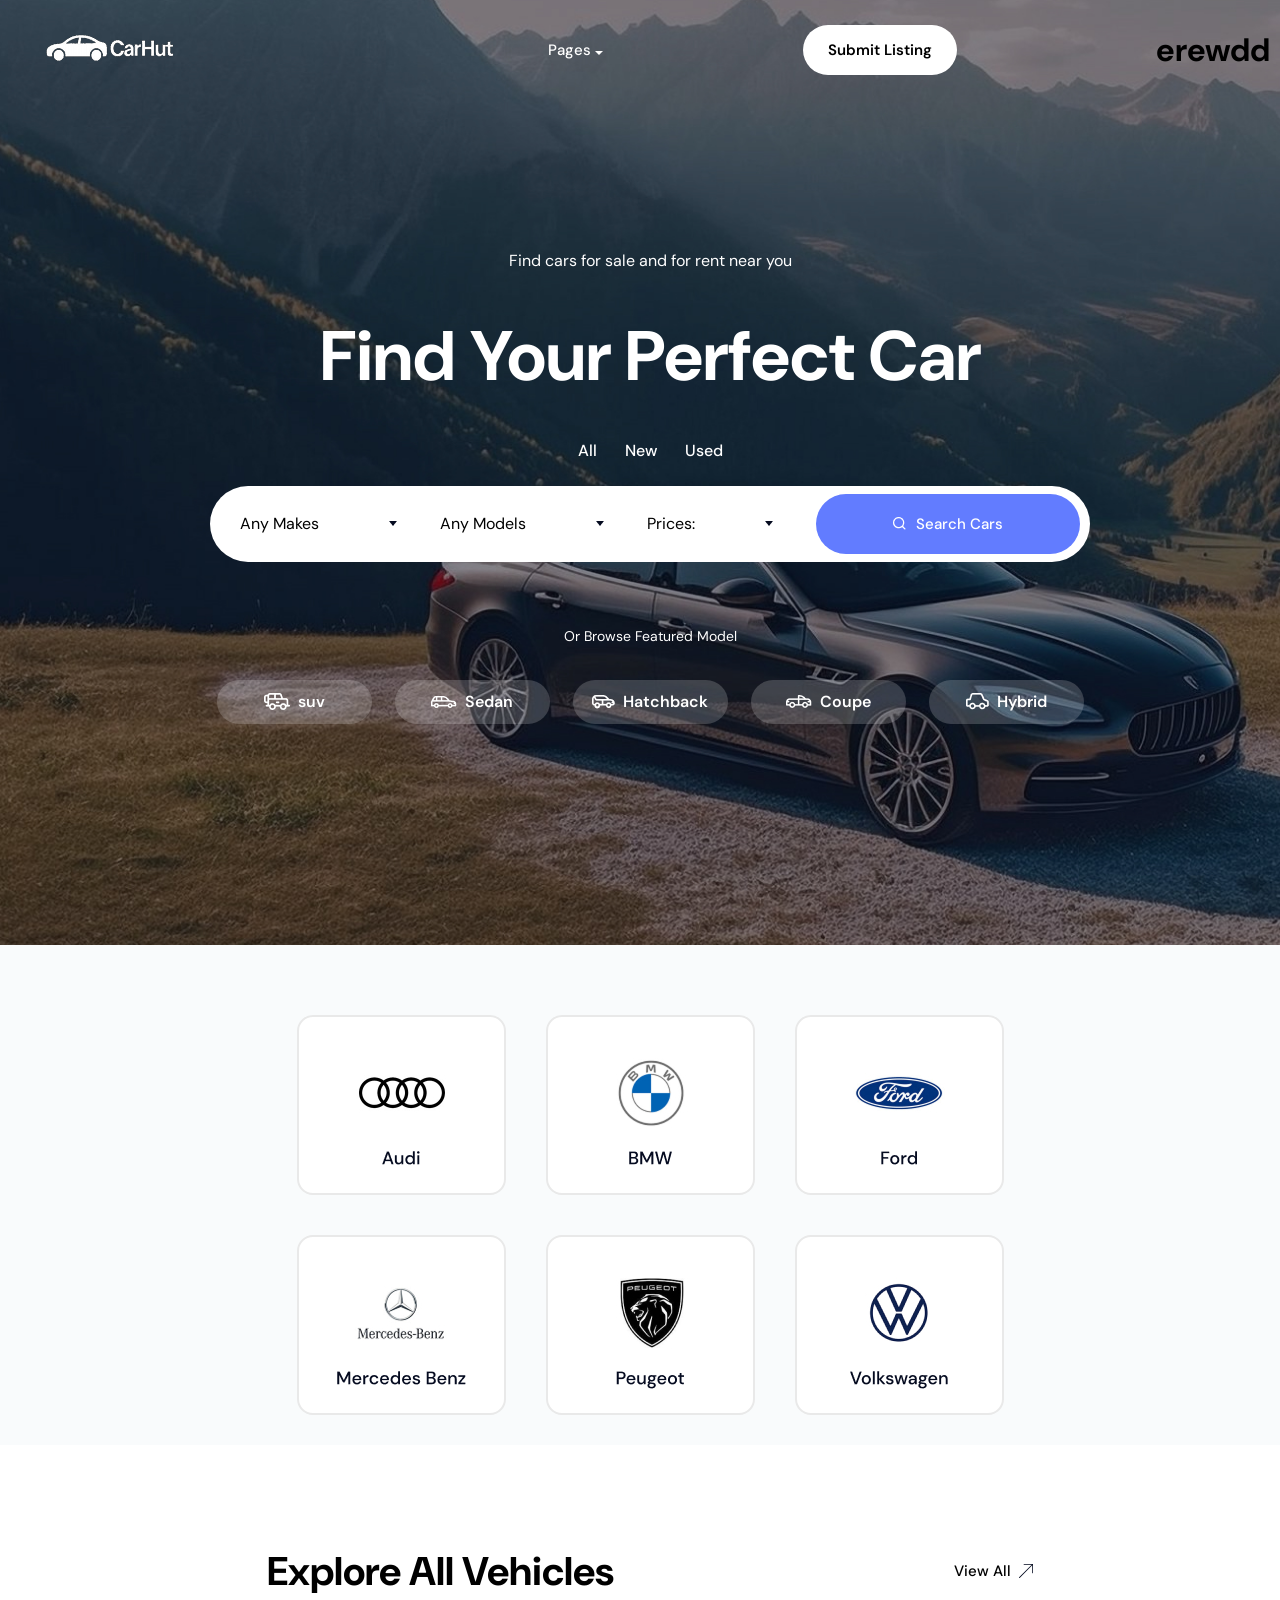
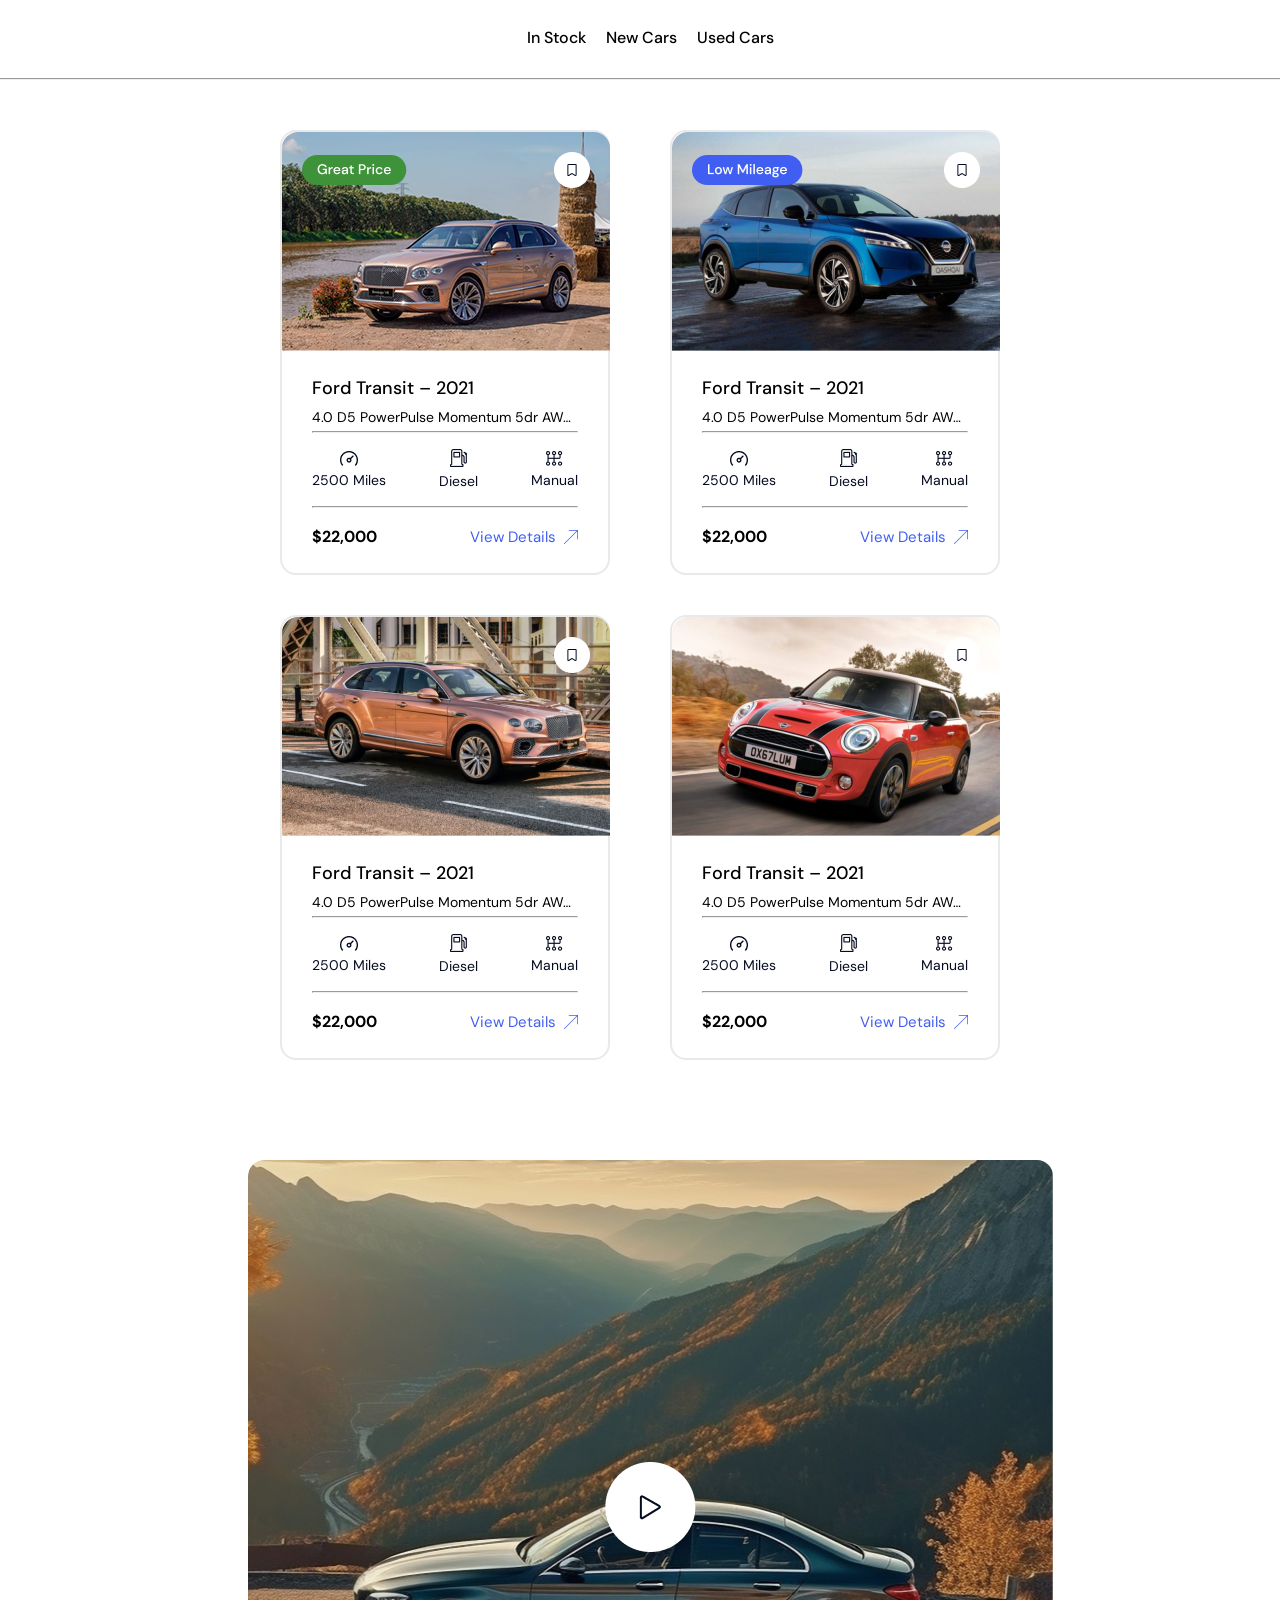
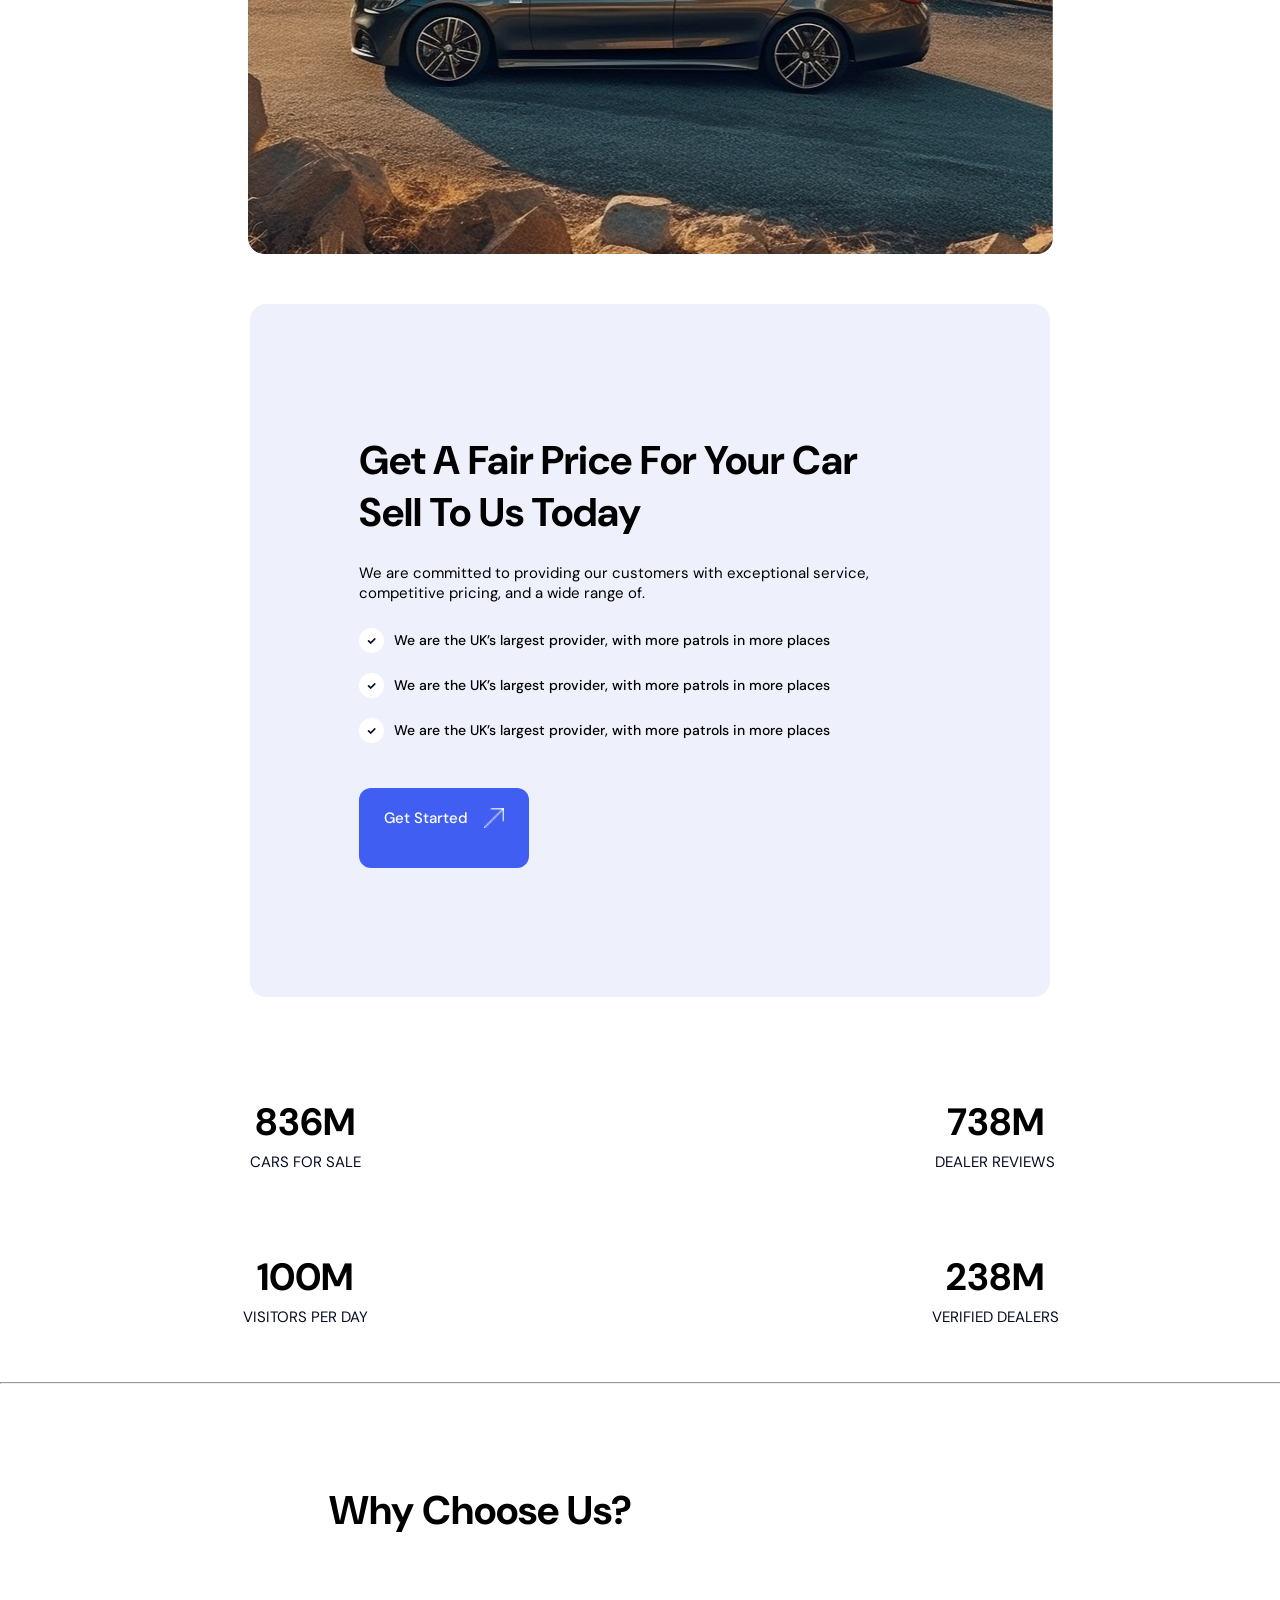
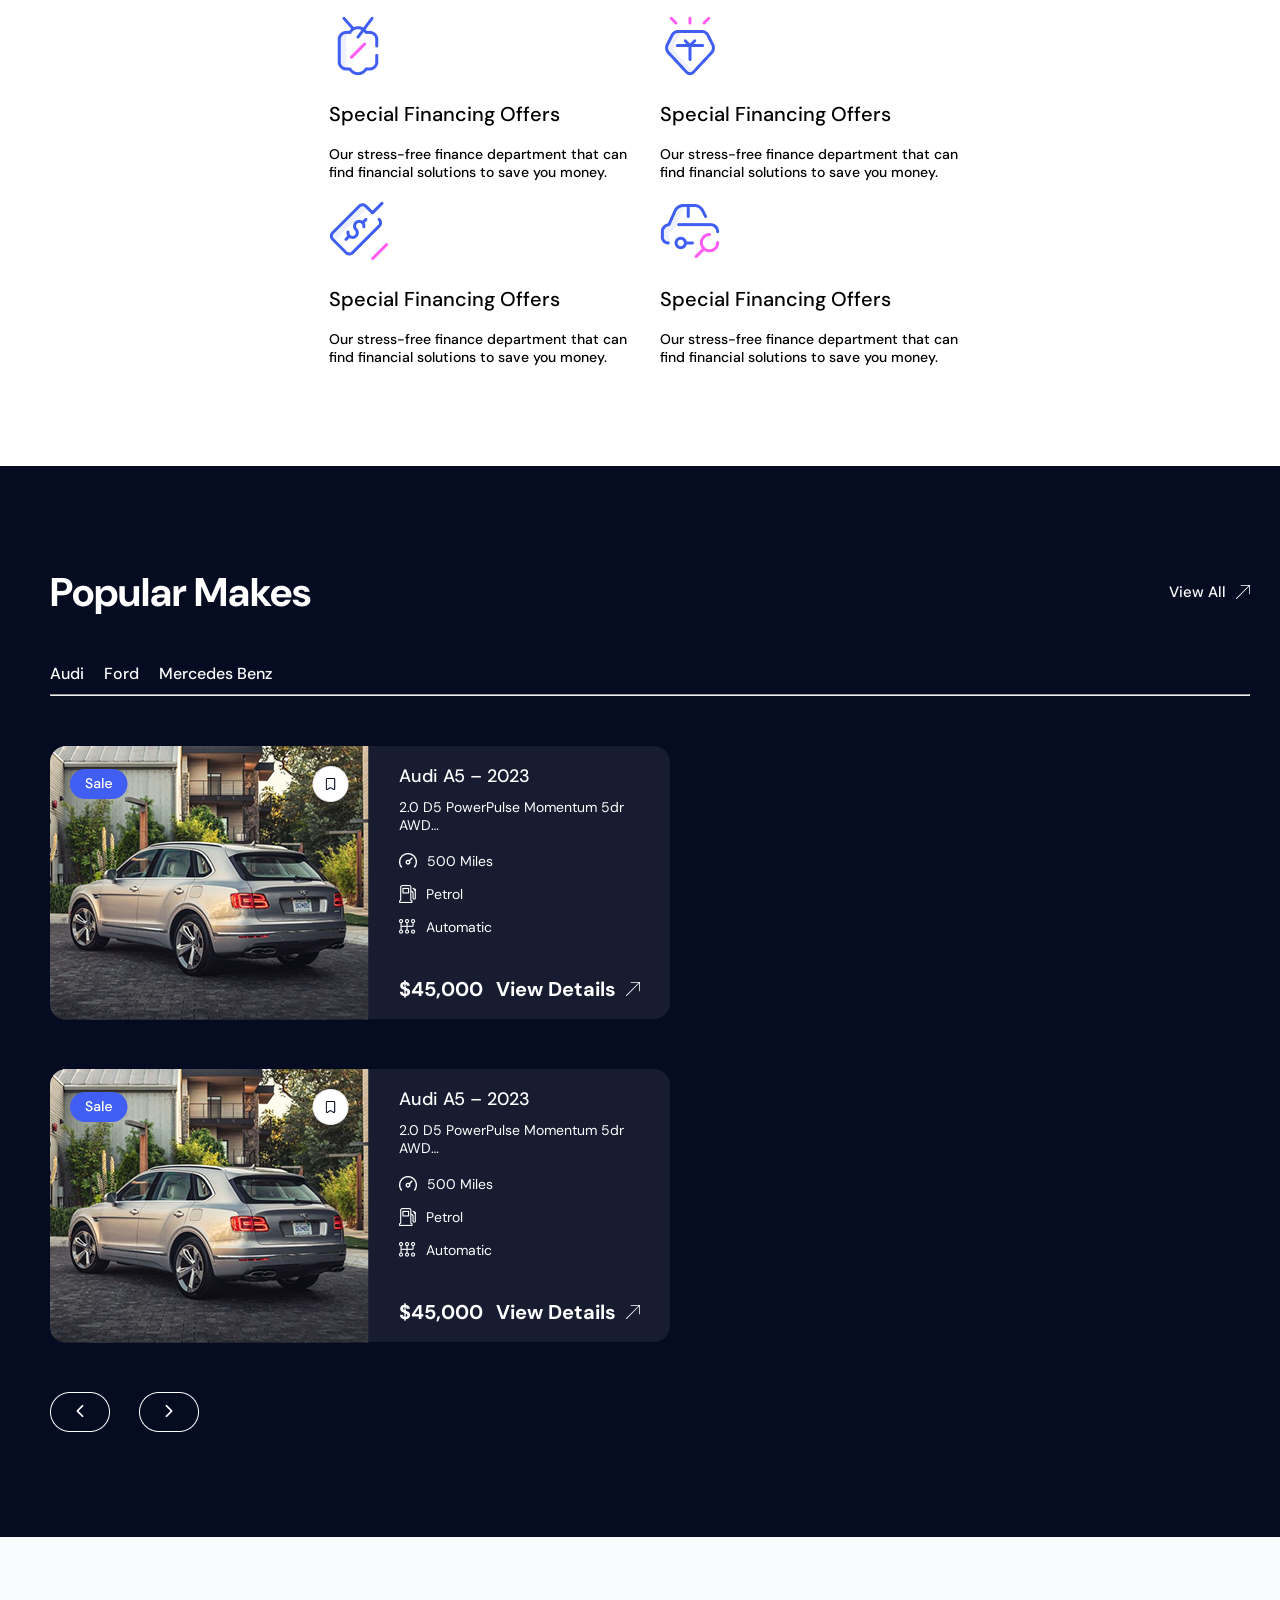
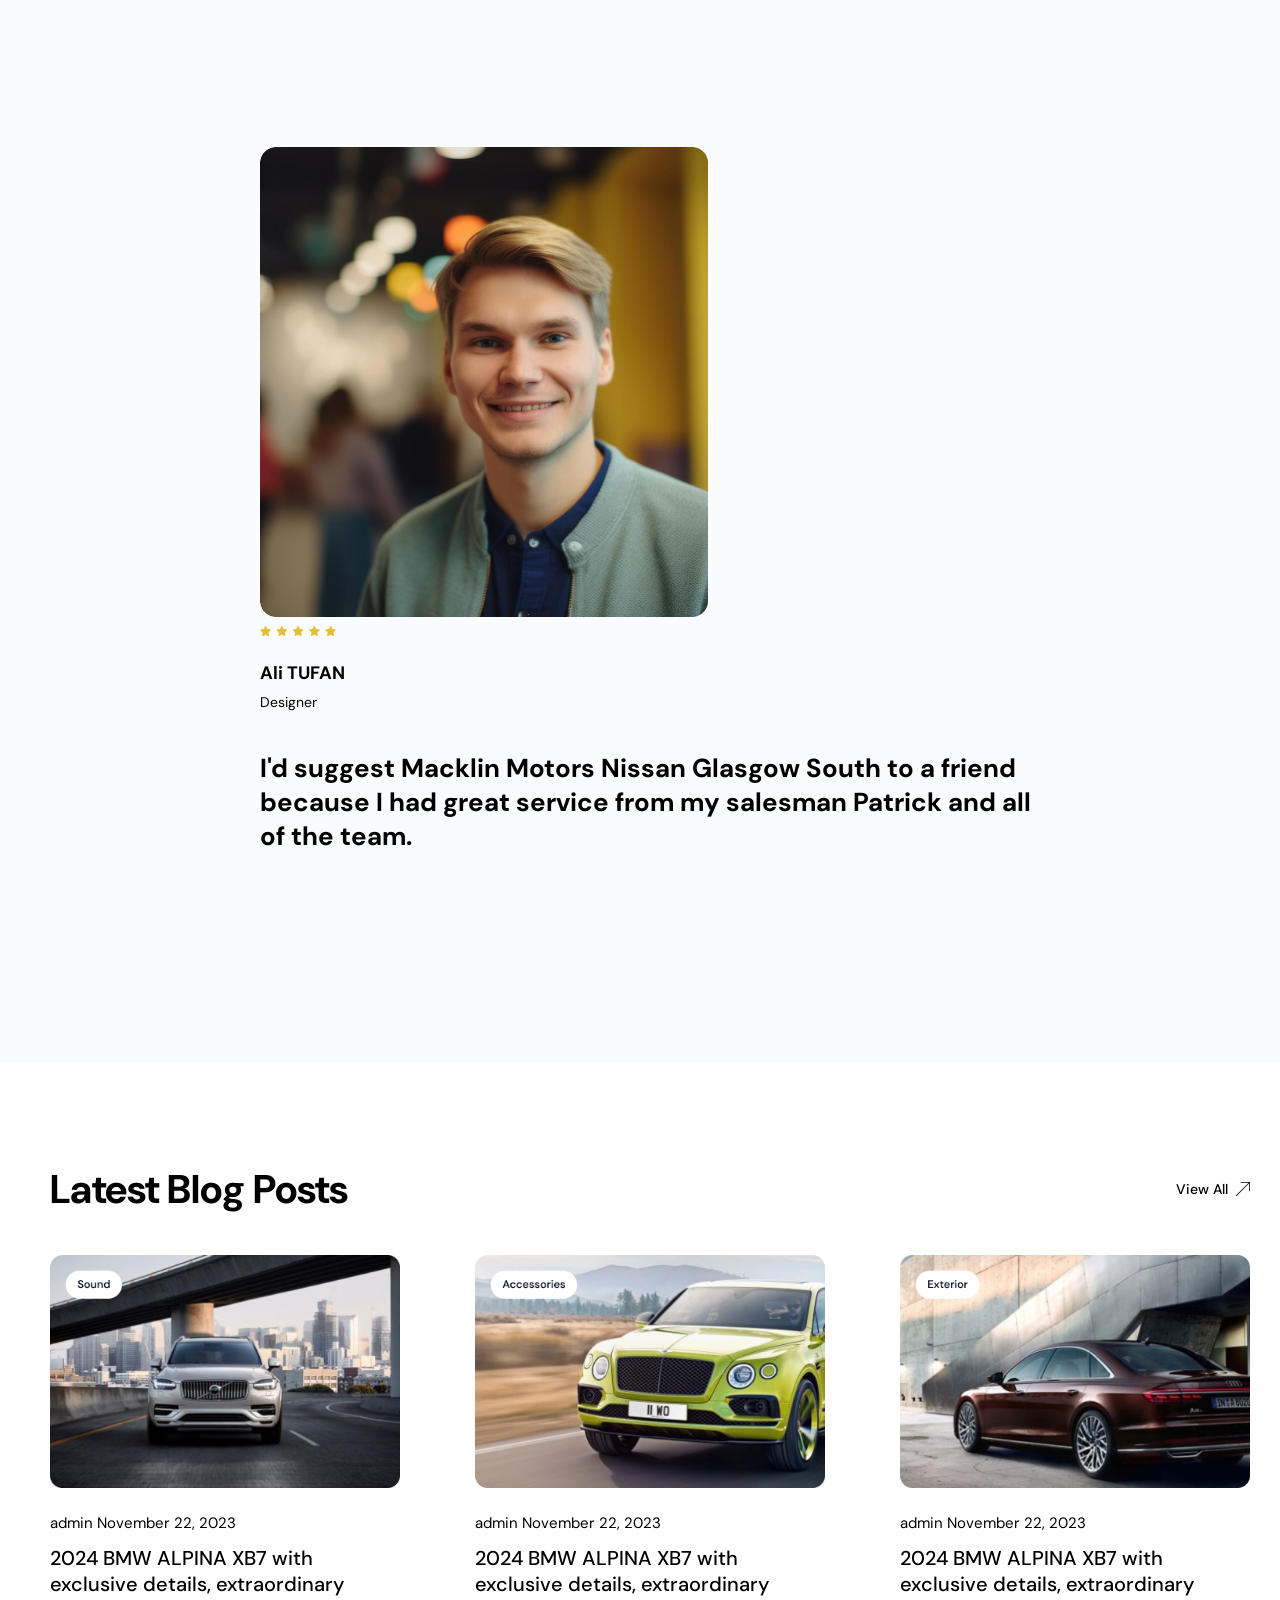
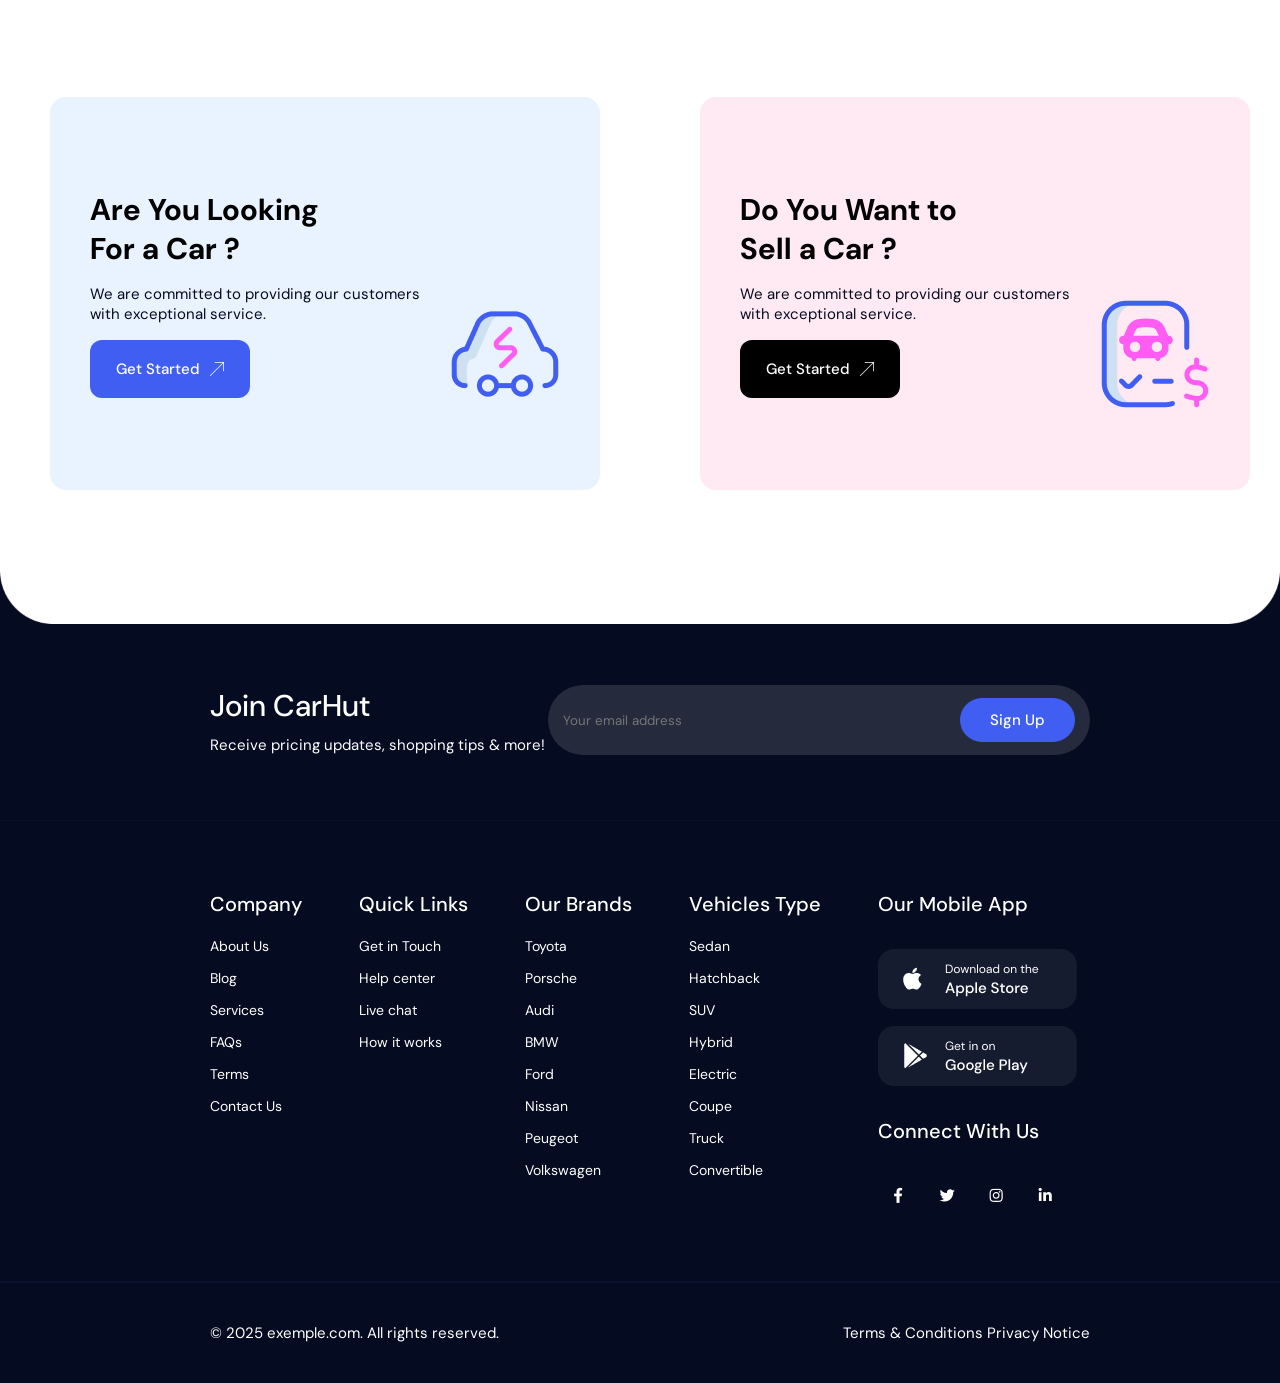
==== commit 1cdd30f8: "wert" ====
--- a/index.html
+++ b/index.html
@@ -56,7 +56,7 @@
                 </ul>
             </nav>
 
-            <h1>ere</h1>
+            <h1>erewdd</h1>
         </header>
 
         <!-- o'rta qismi -->
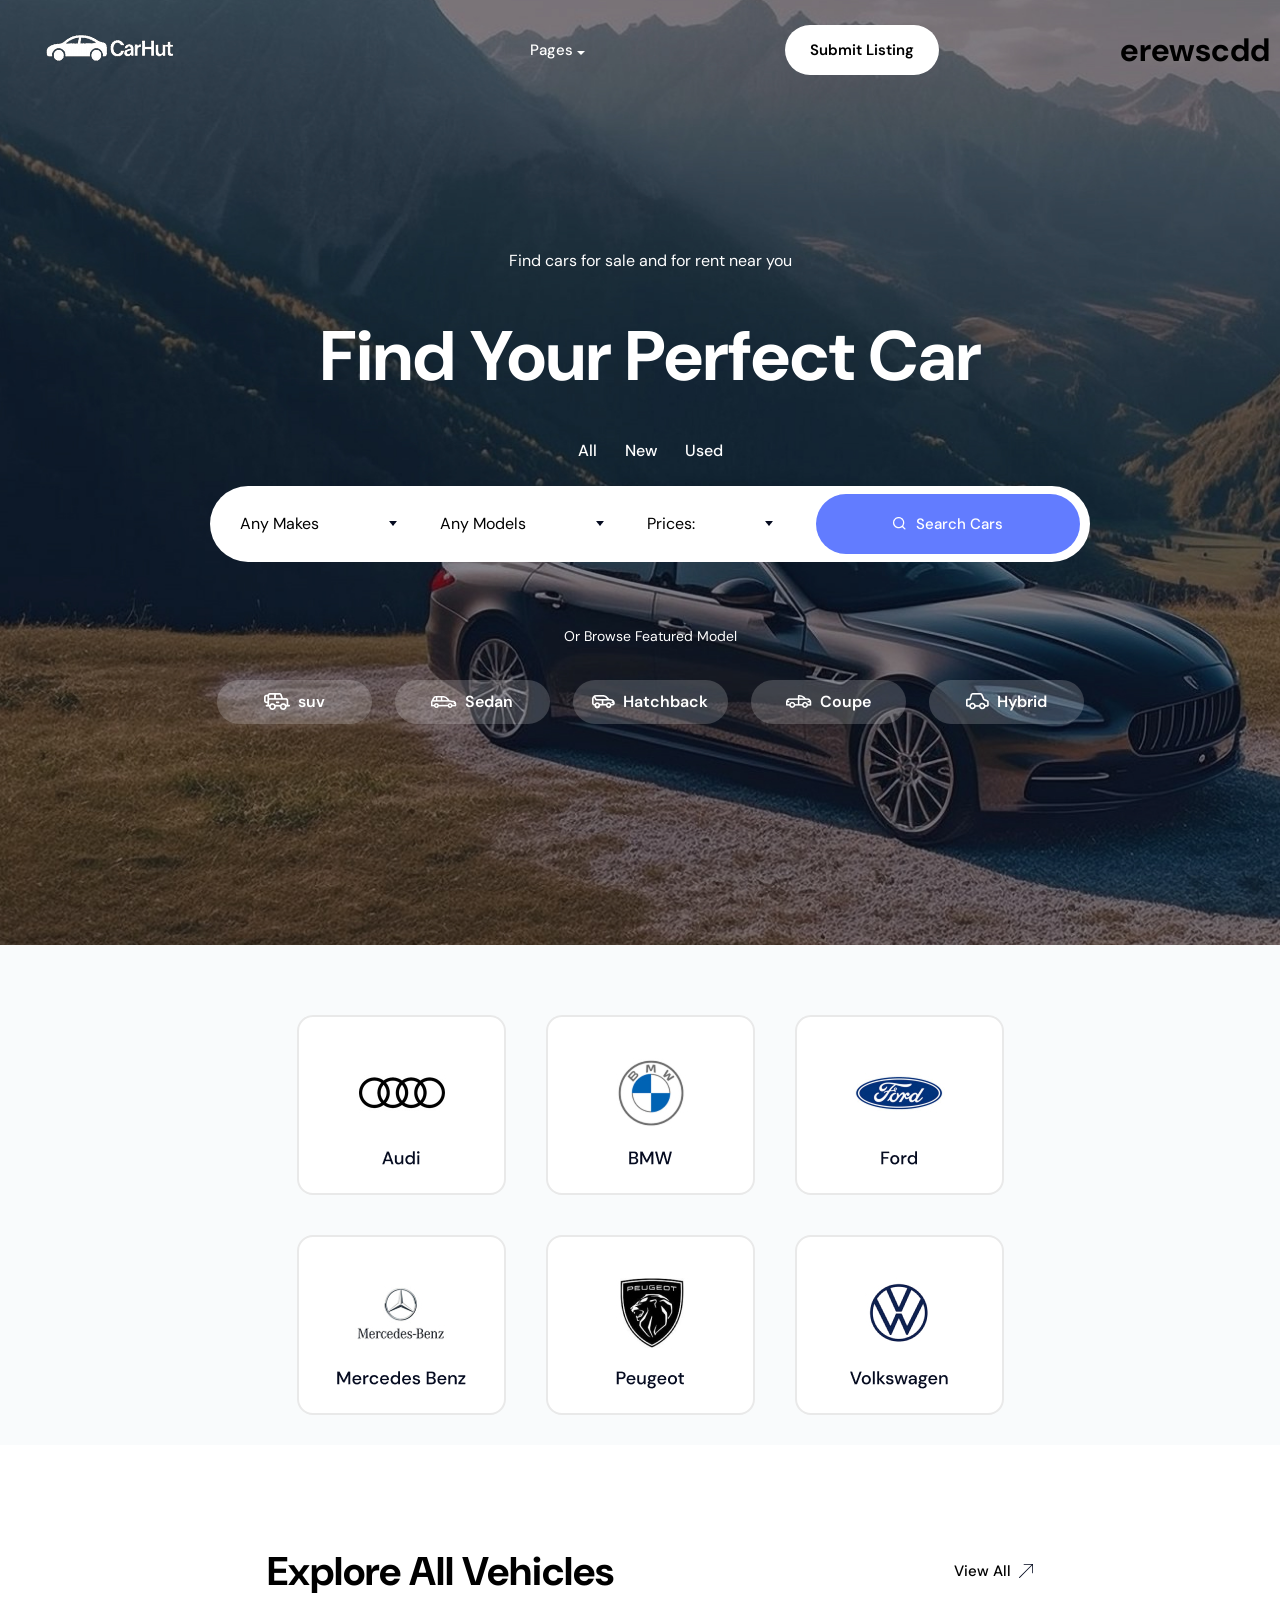
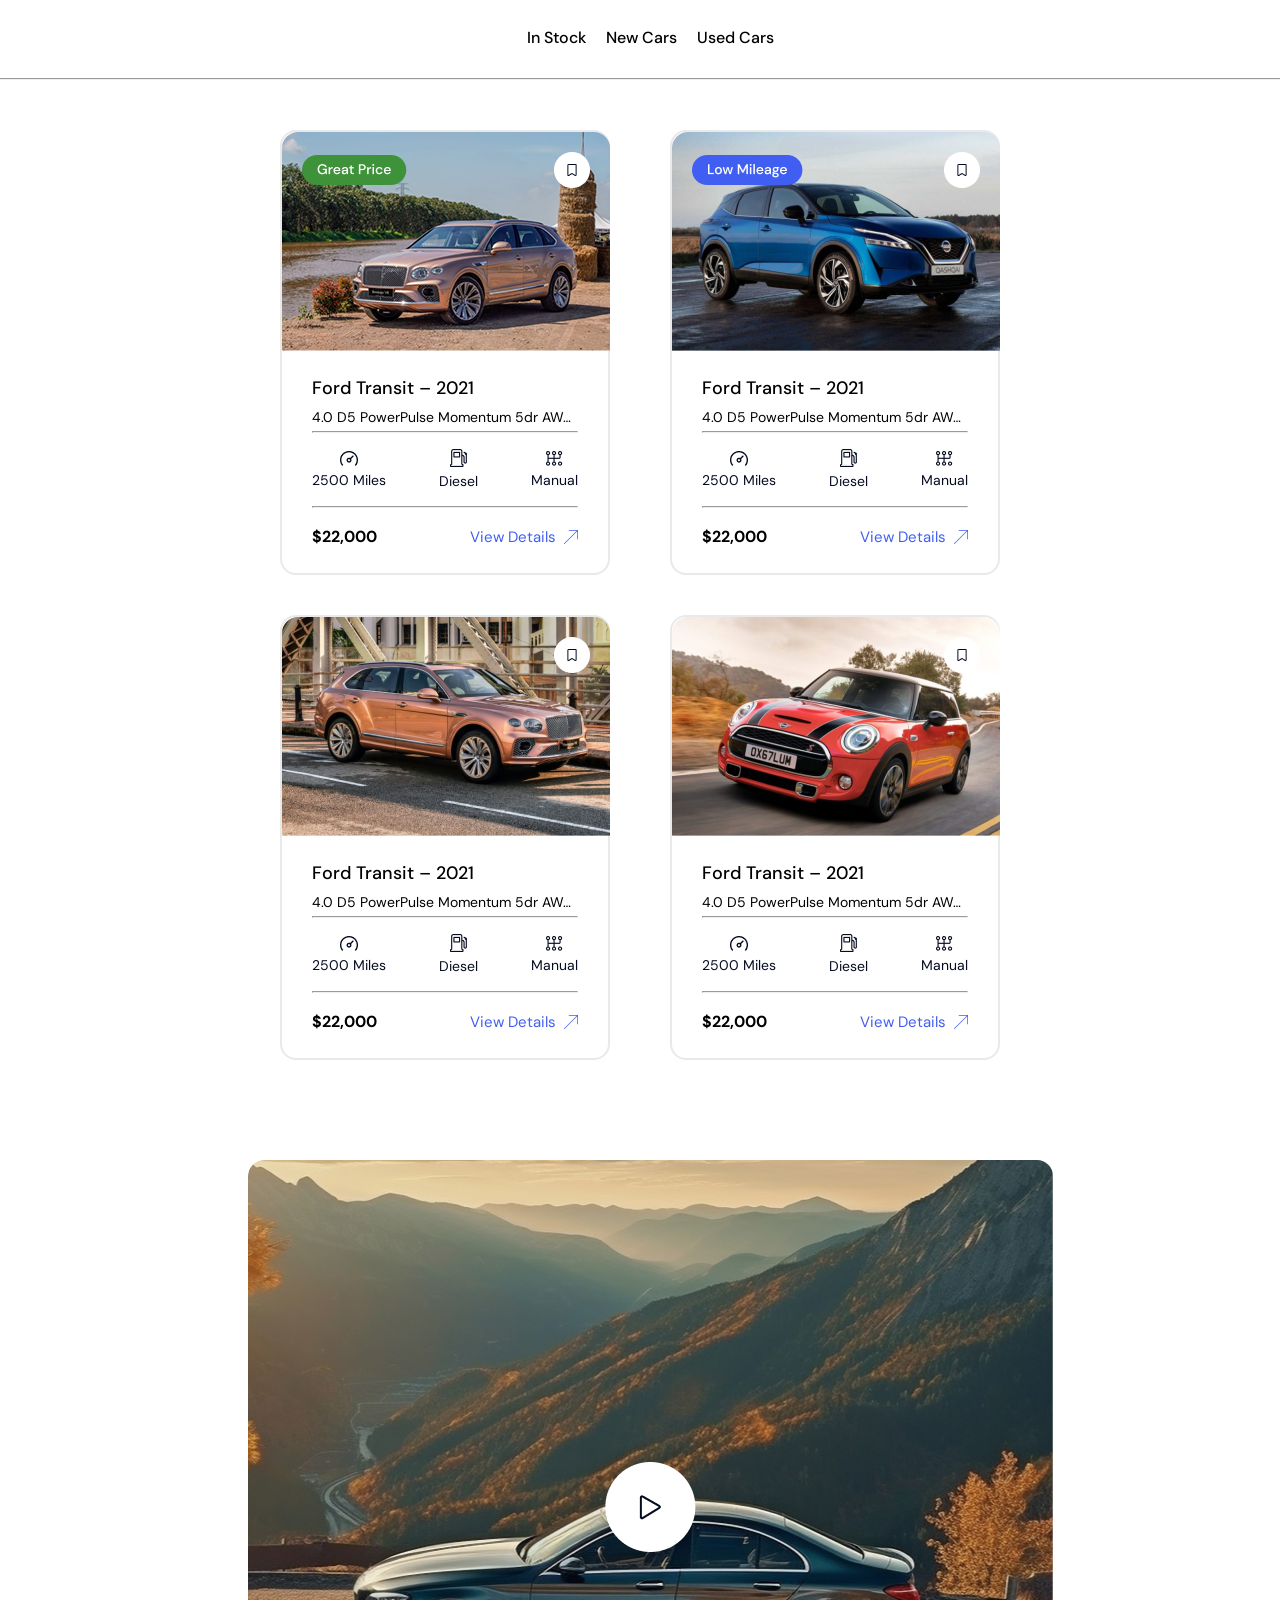
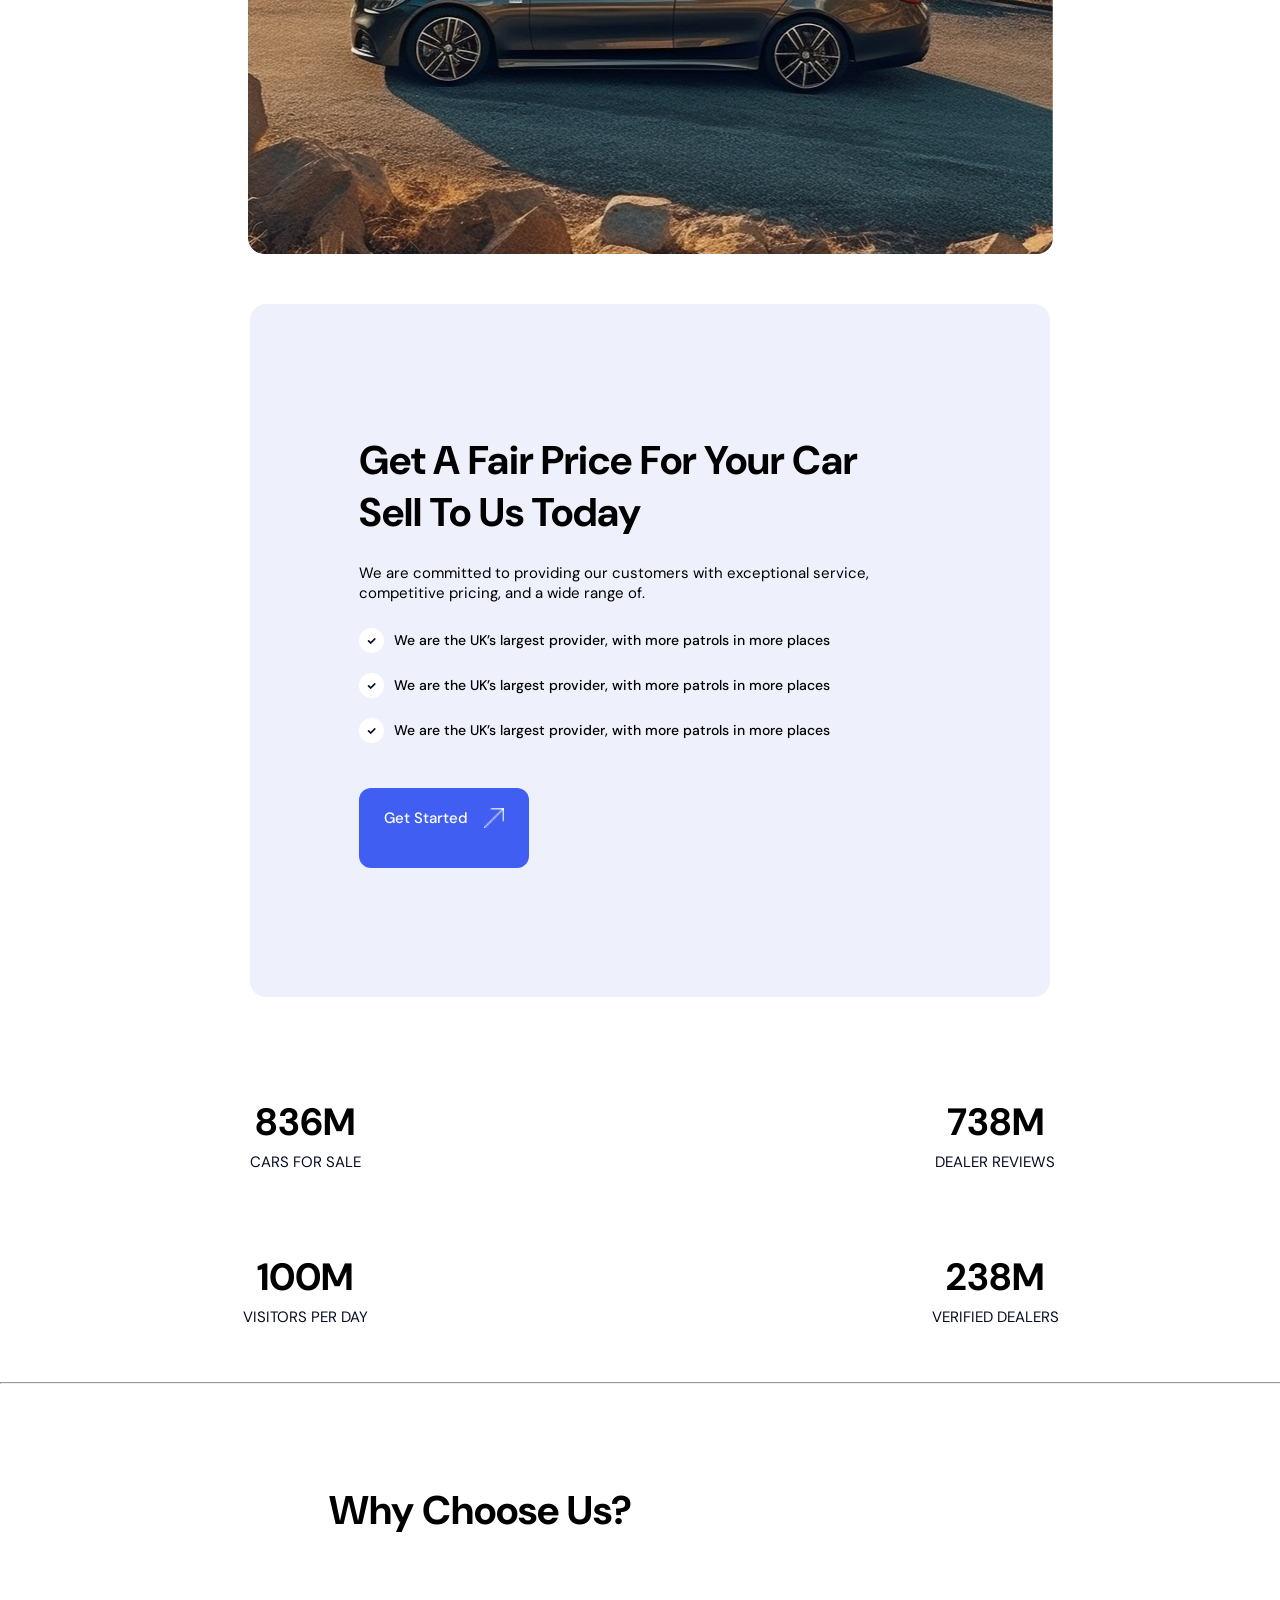
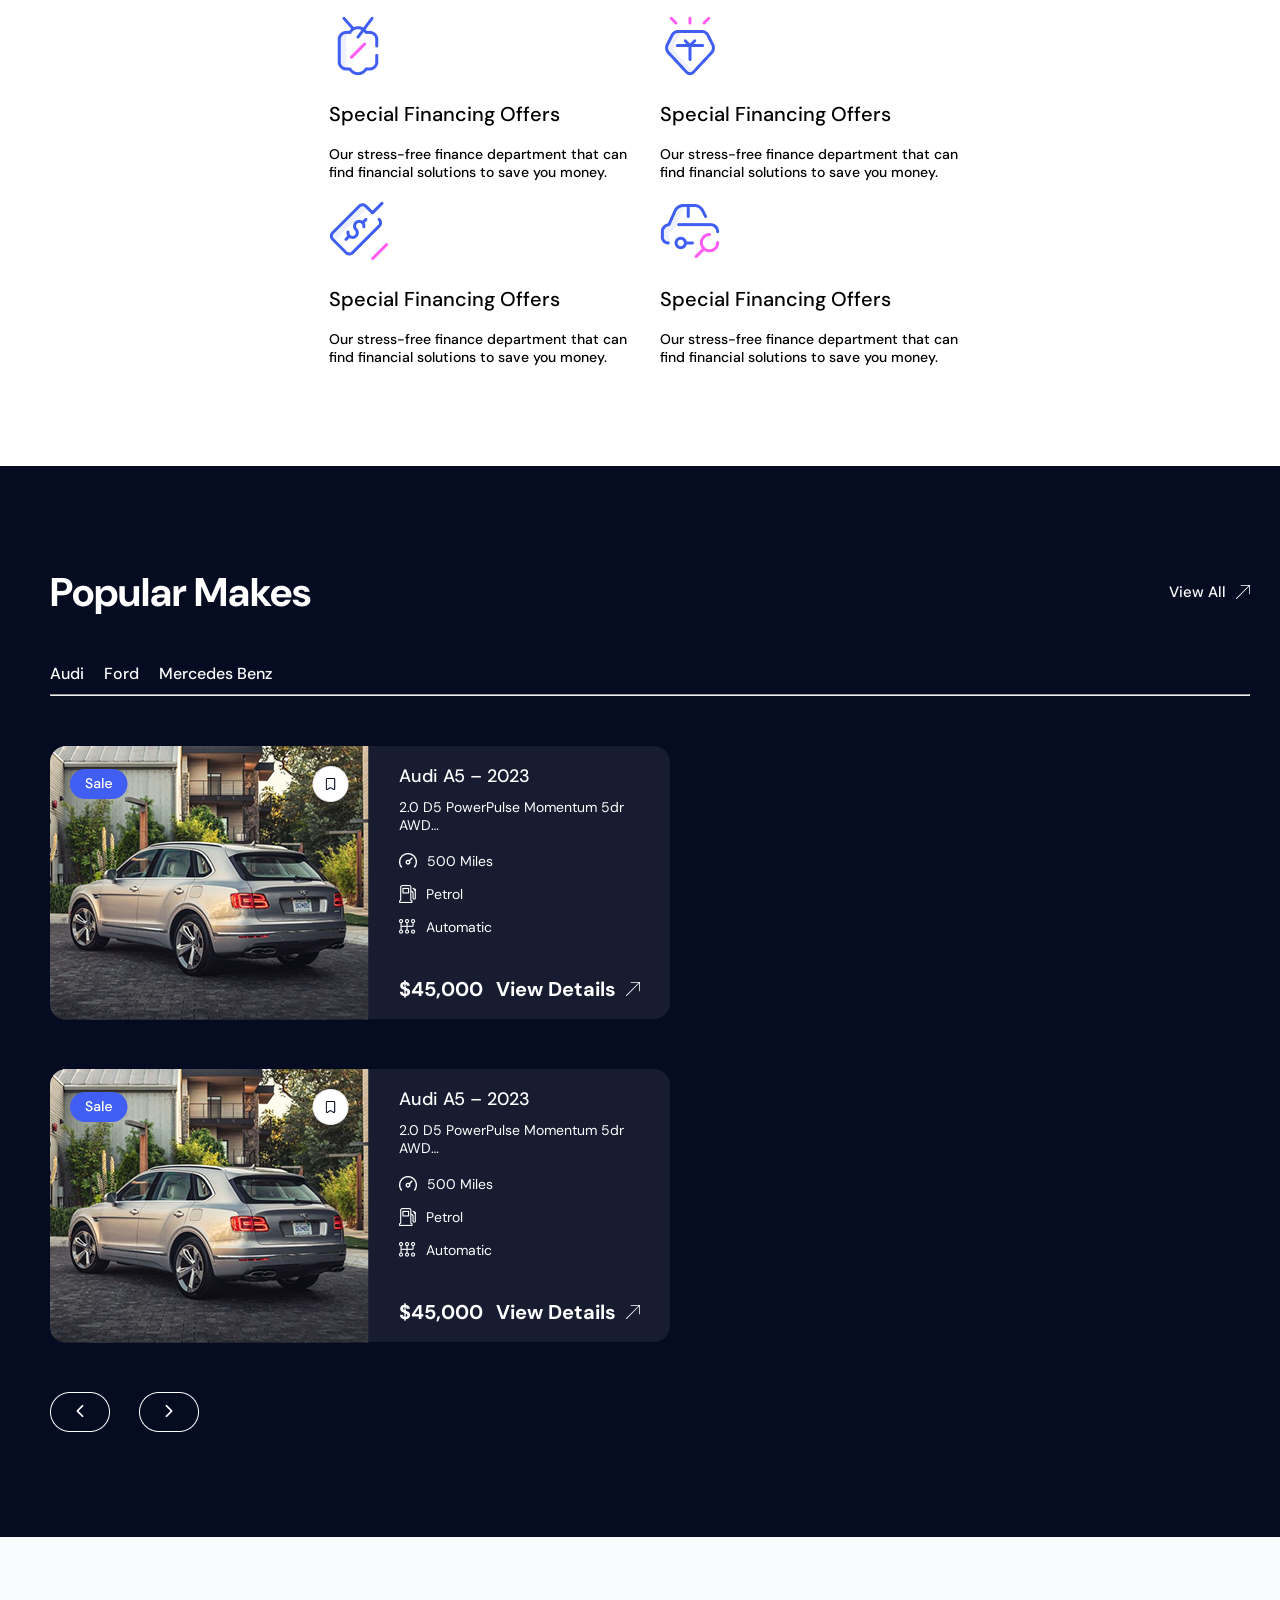
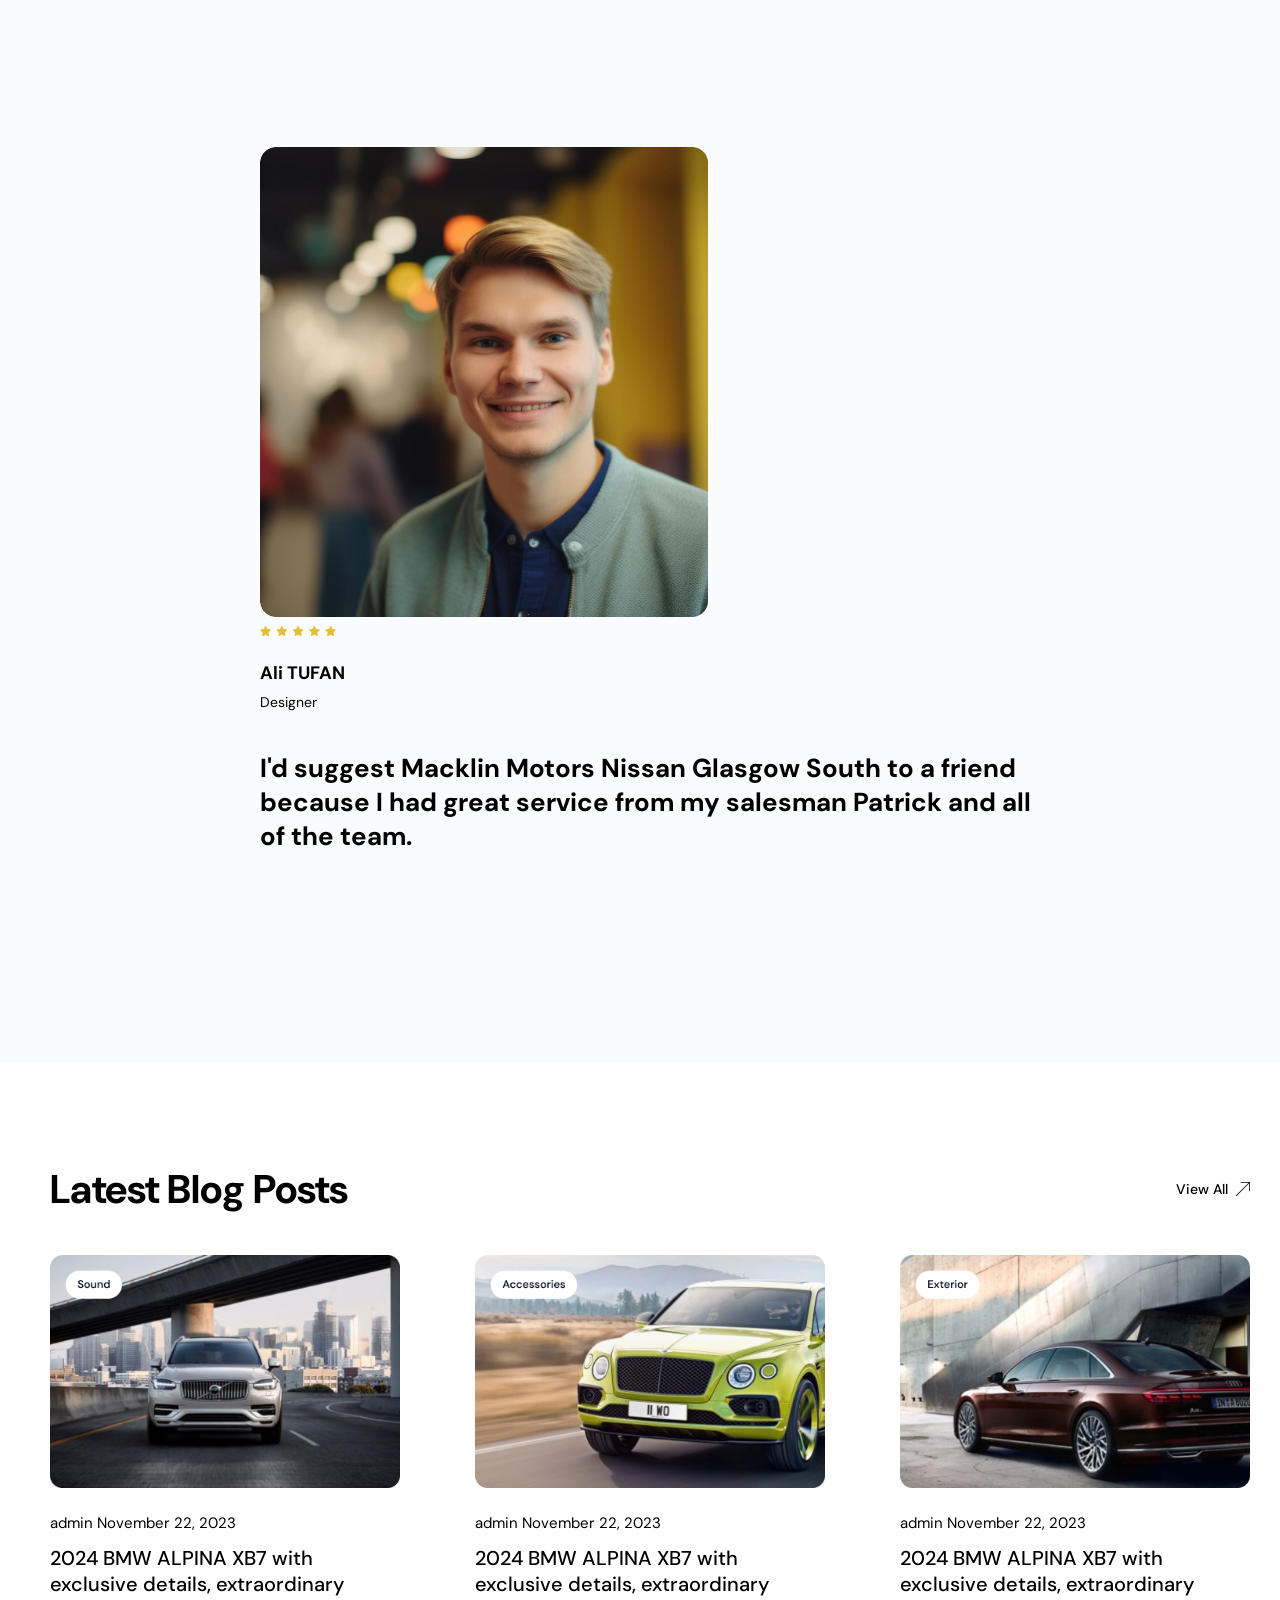
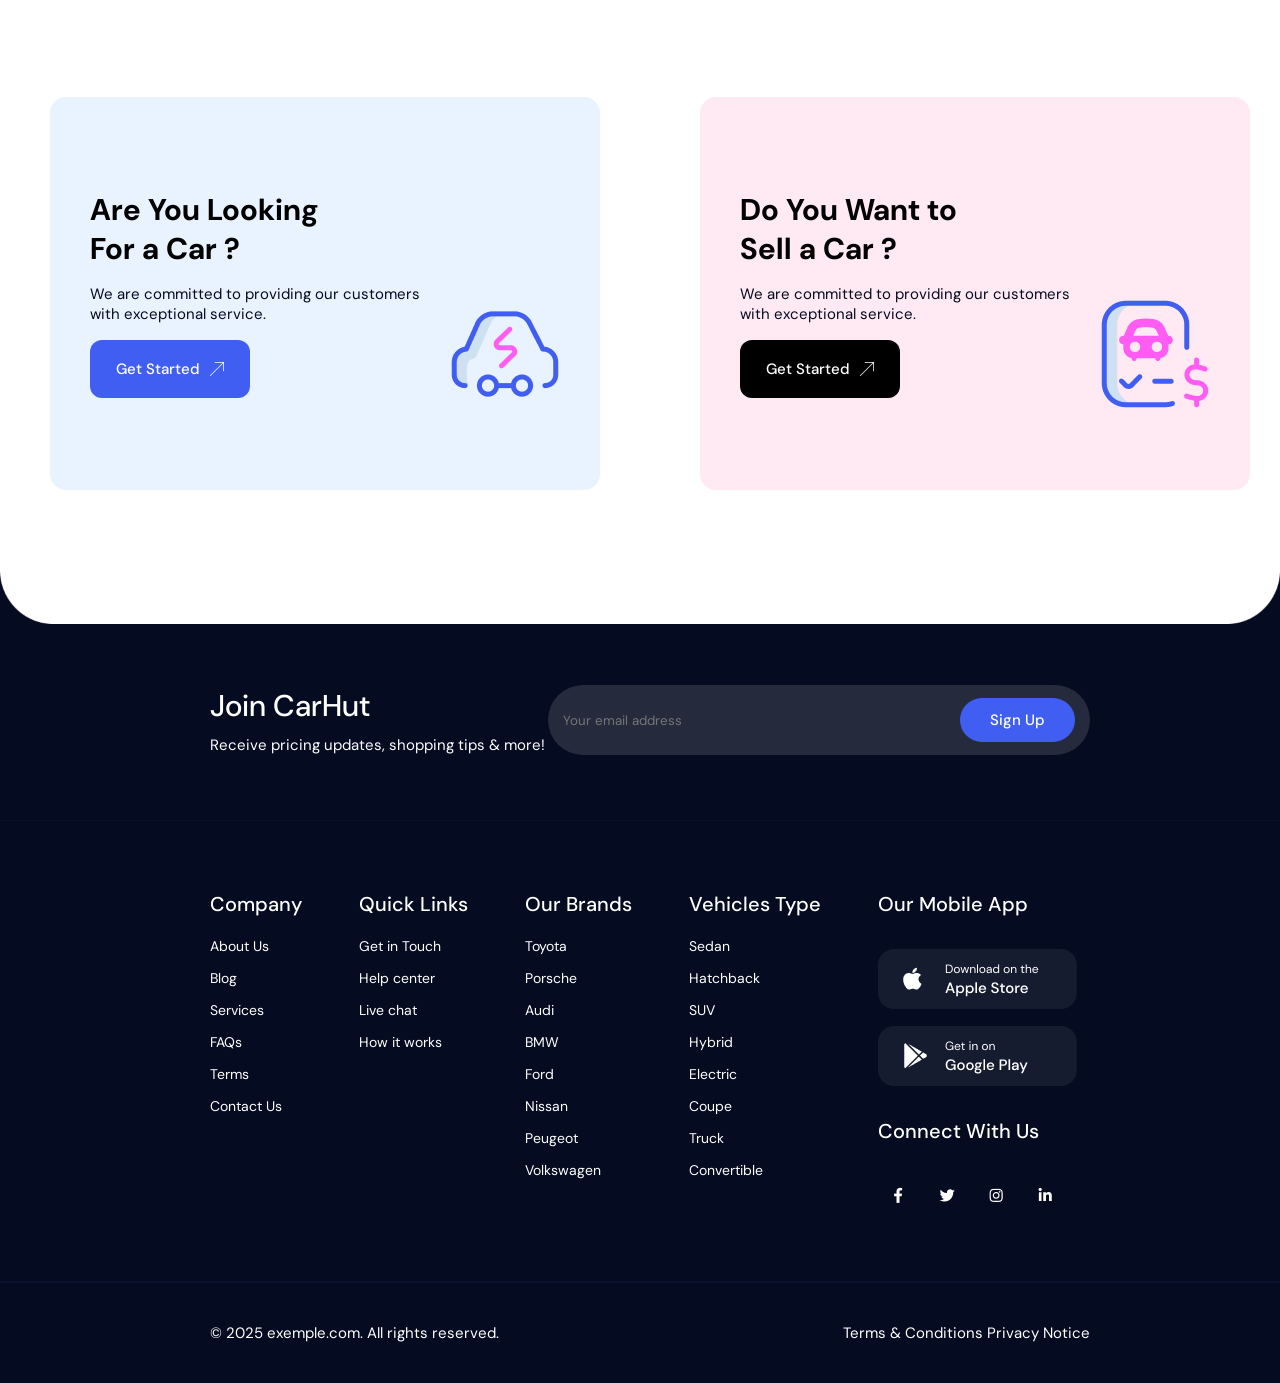
==== commit fe093dc4: "wert" ====
--- a/index.html
+++ b/index.html
@@ -56,7 +56,7 @@
                 </ul>
             </nav>
 
-            <h1>erewdd</h1>
+            <h1>erewscdd</h1>
         </header>
 
         <!-- o'rta qismi -->
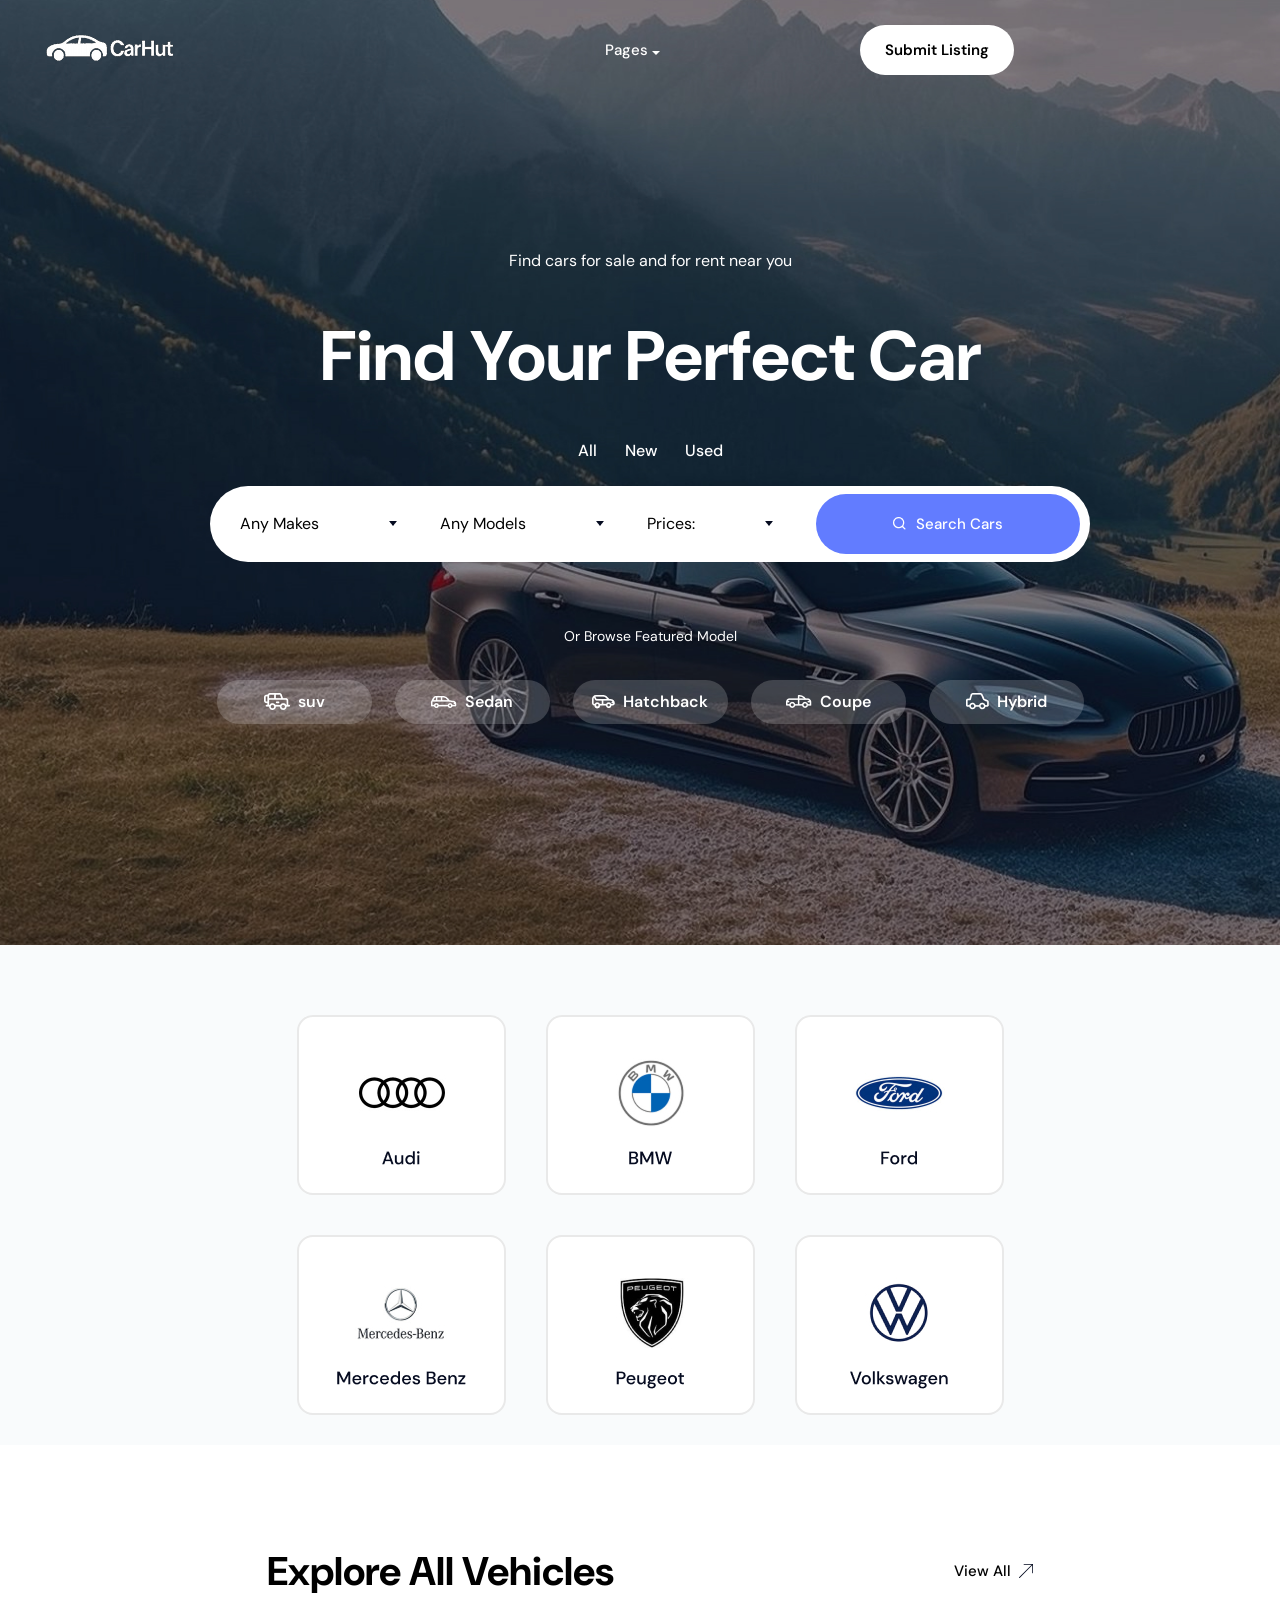
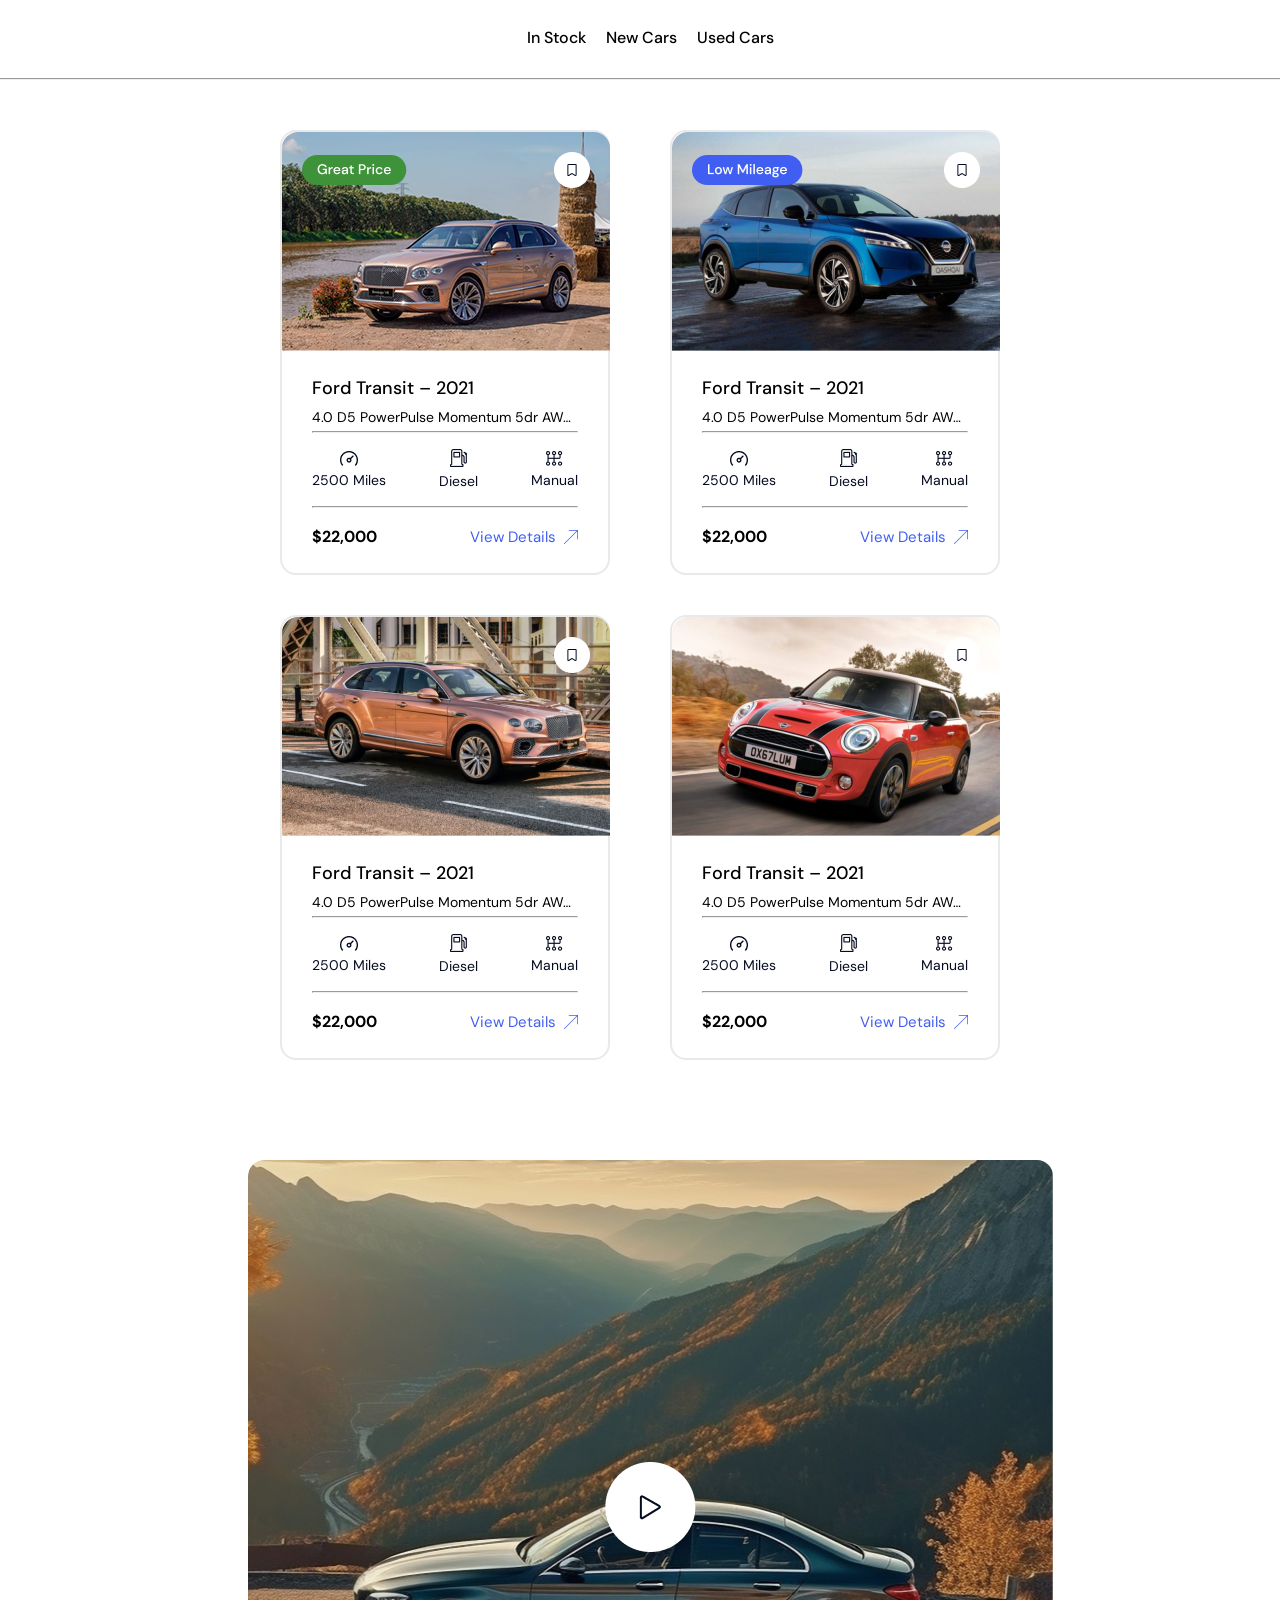
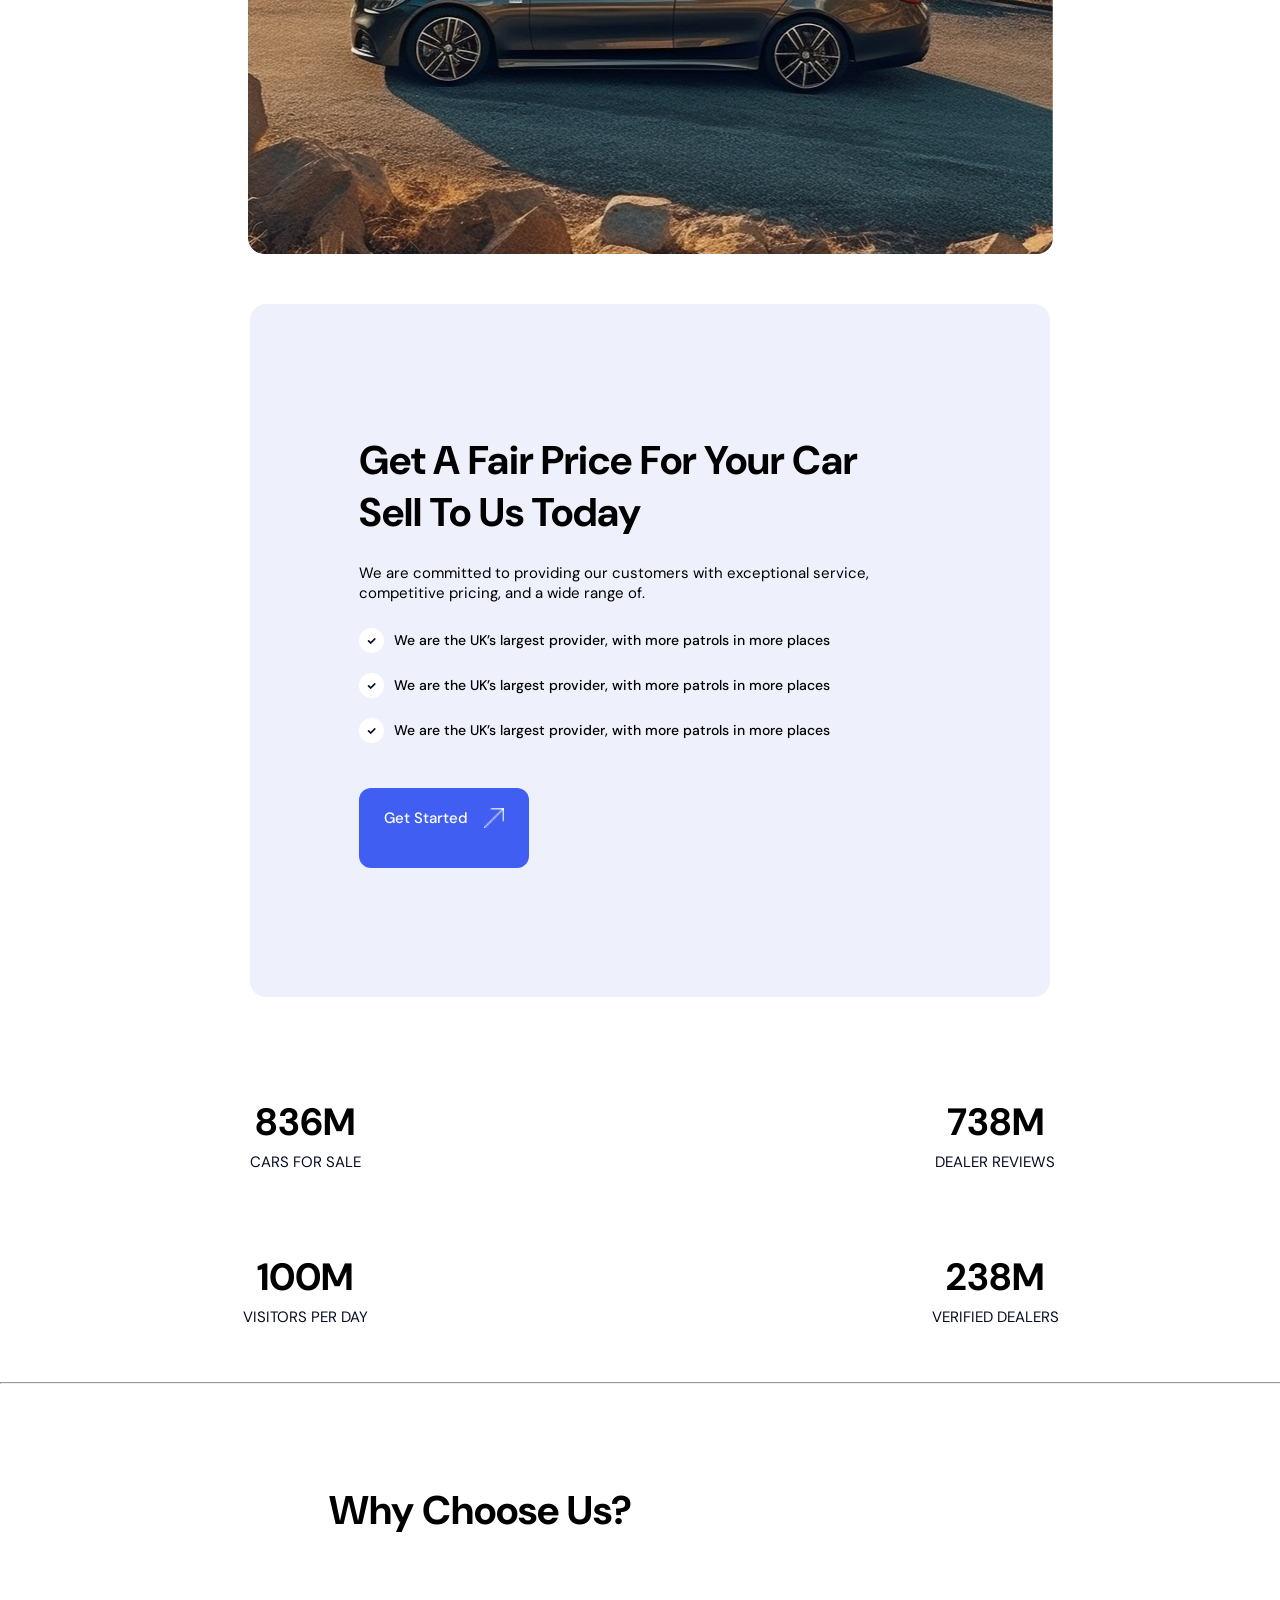
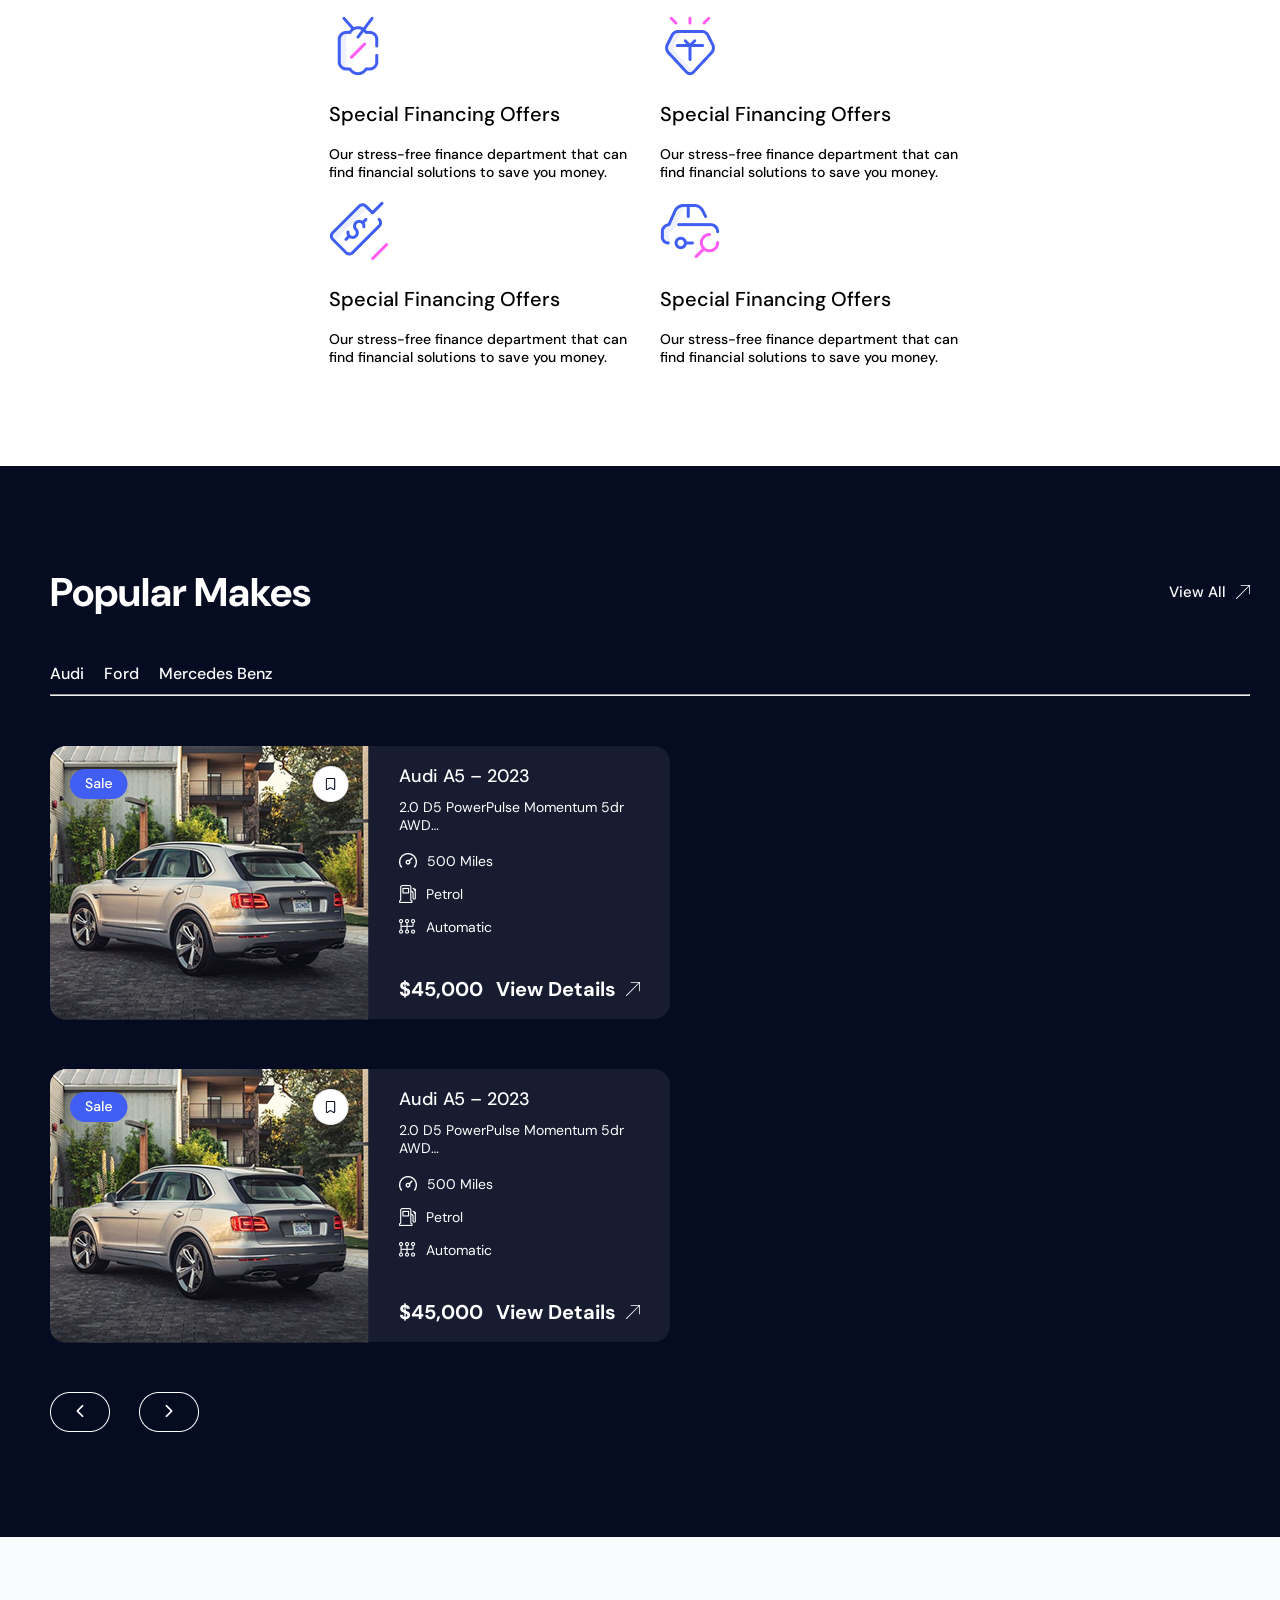
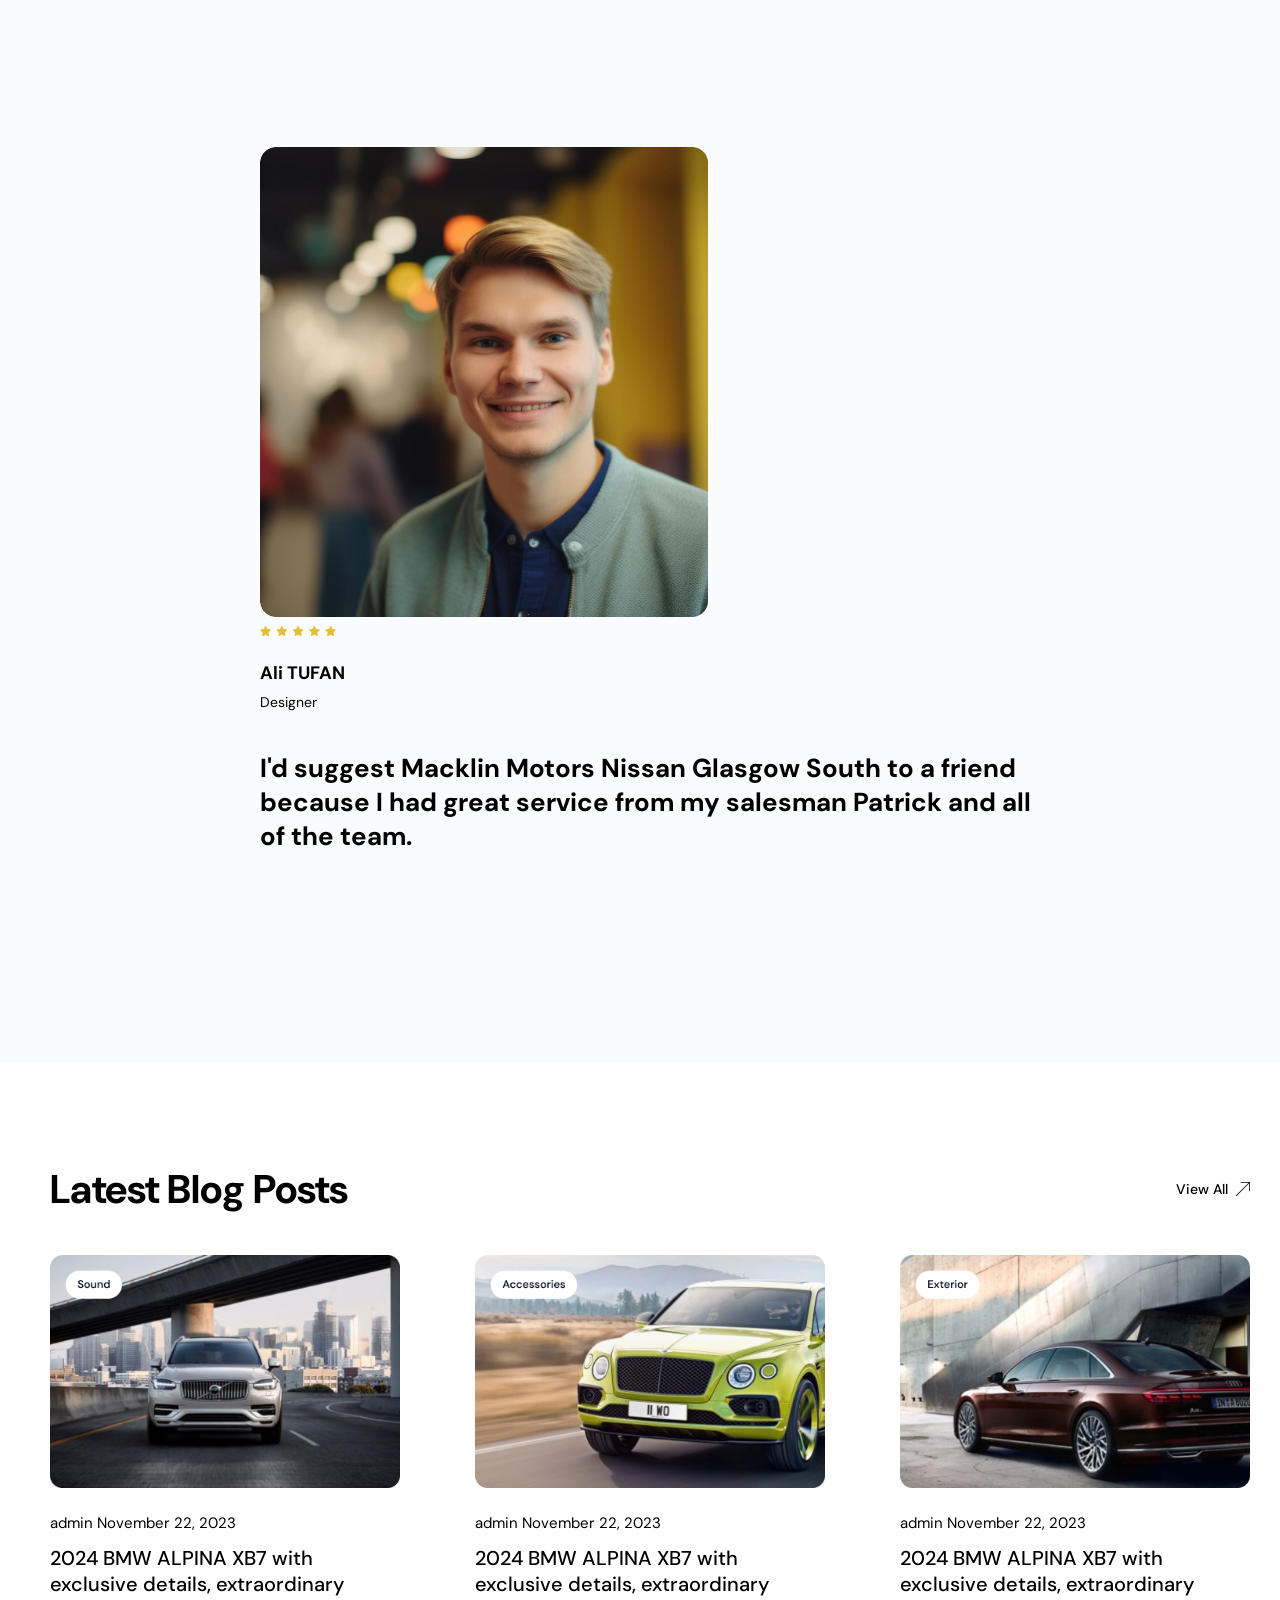
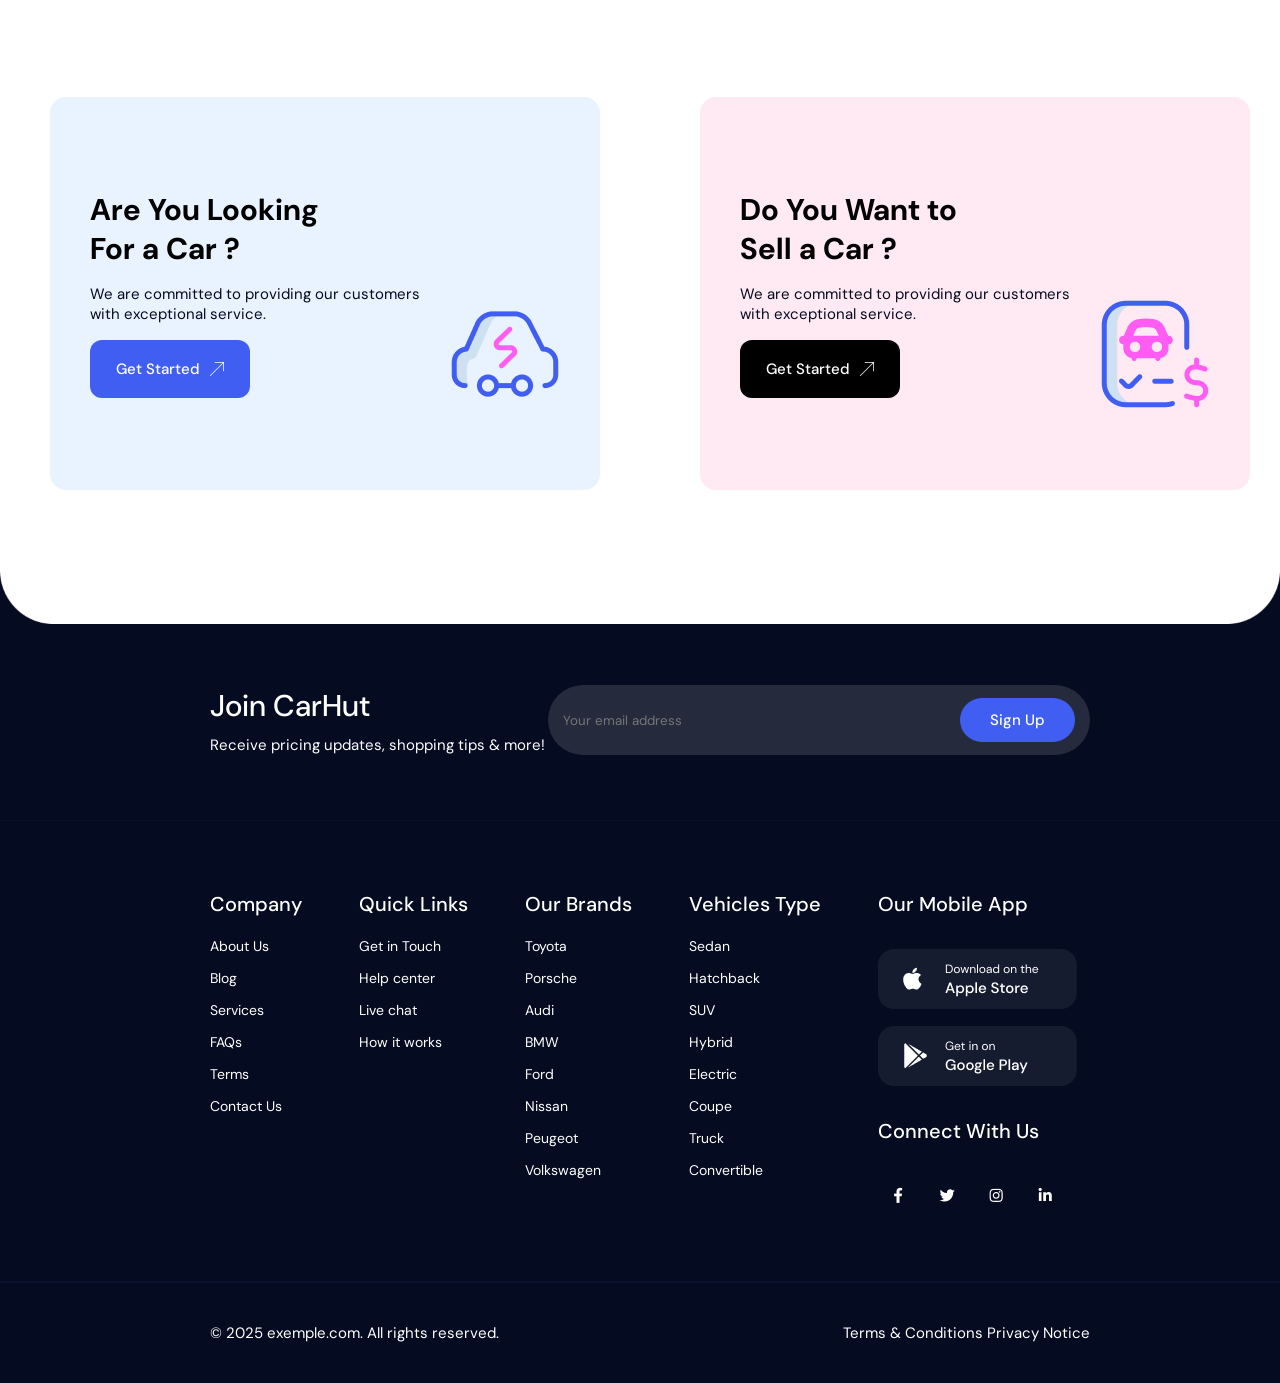
==== commit e2a37002: "wert" ====
--- a/index.html
+++ b/index.html
@@ -56,7 +56,7 @@
                 </ul>
             </nav>
 
-            <h1>erewscdd</h1>
+            <h1></h1>
         </header>
 
         <!-- o'rta qismi -->
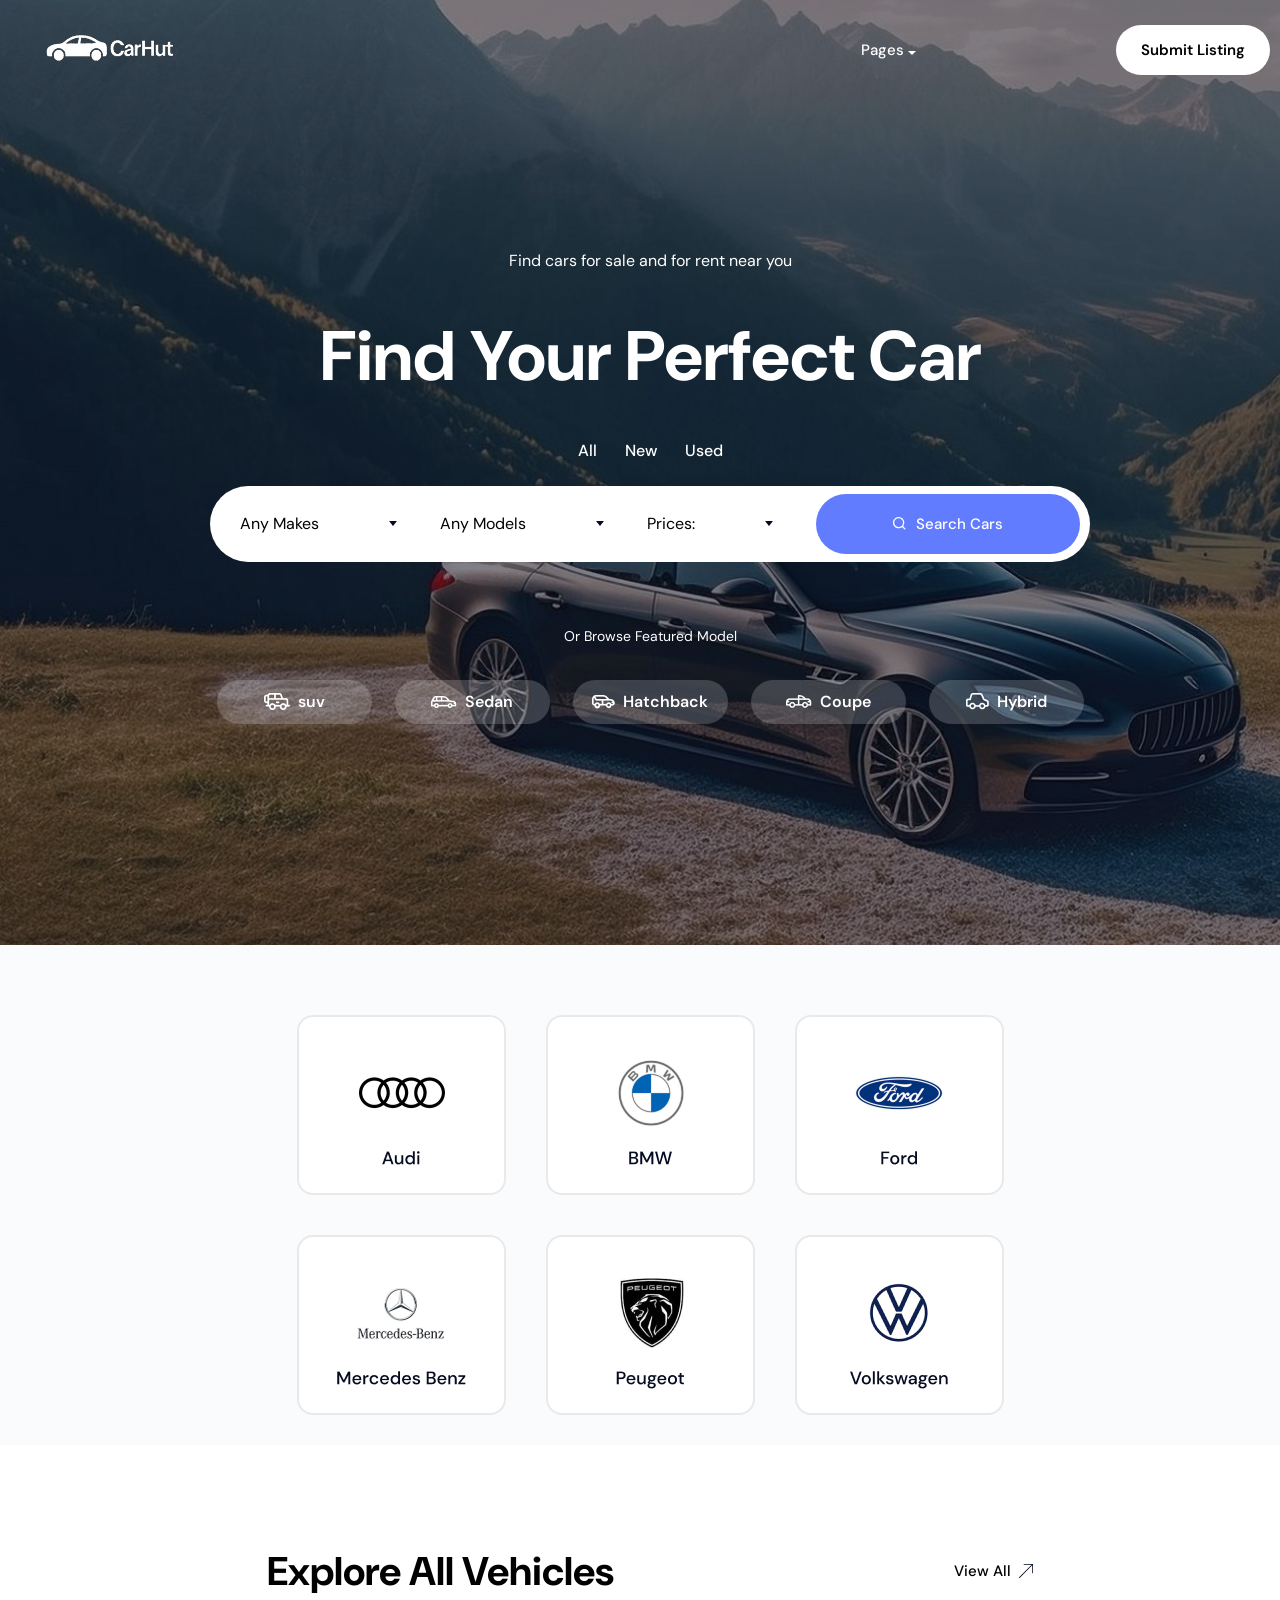
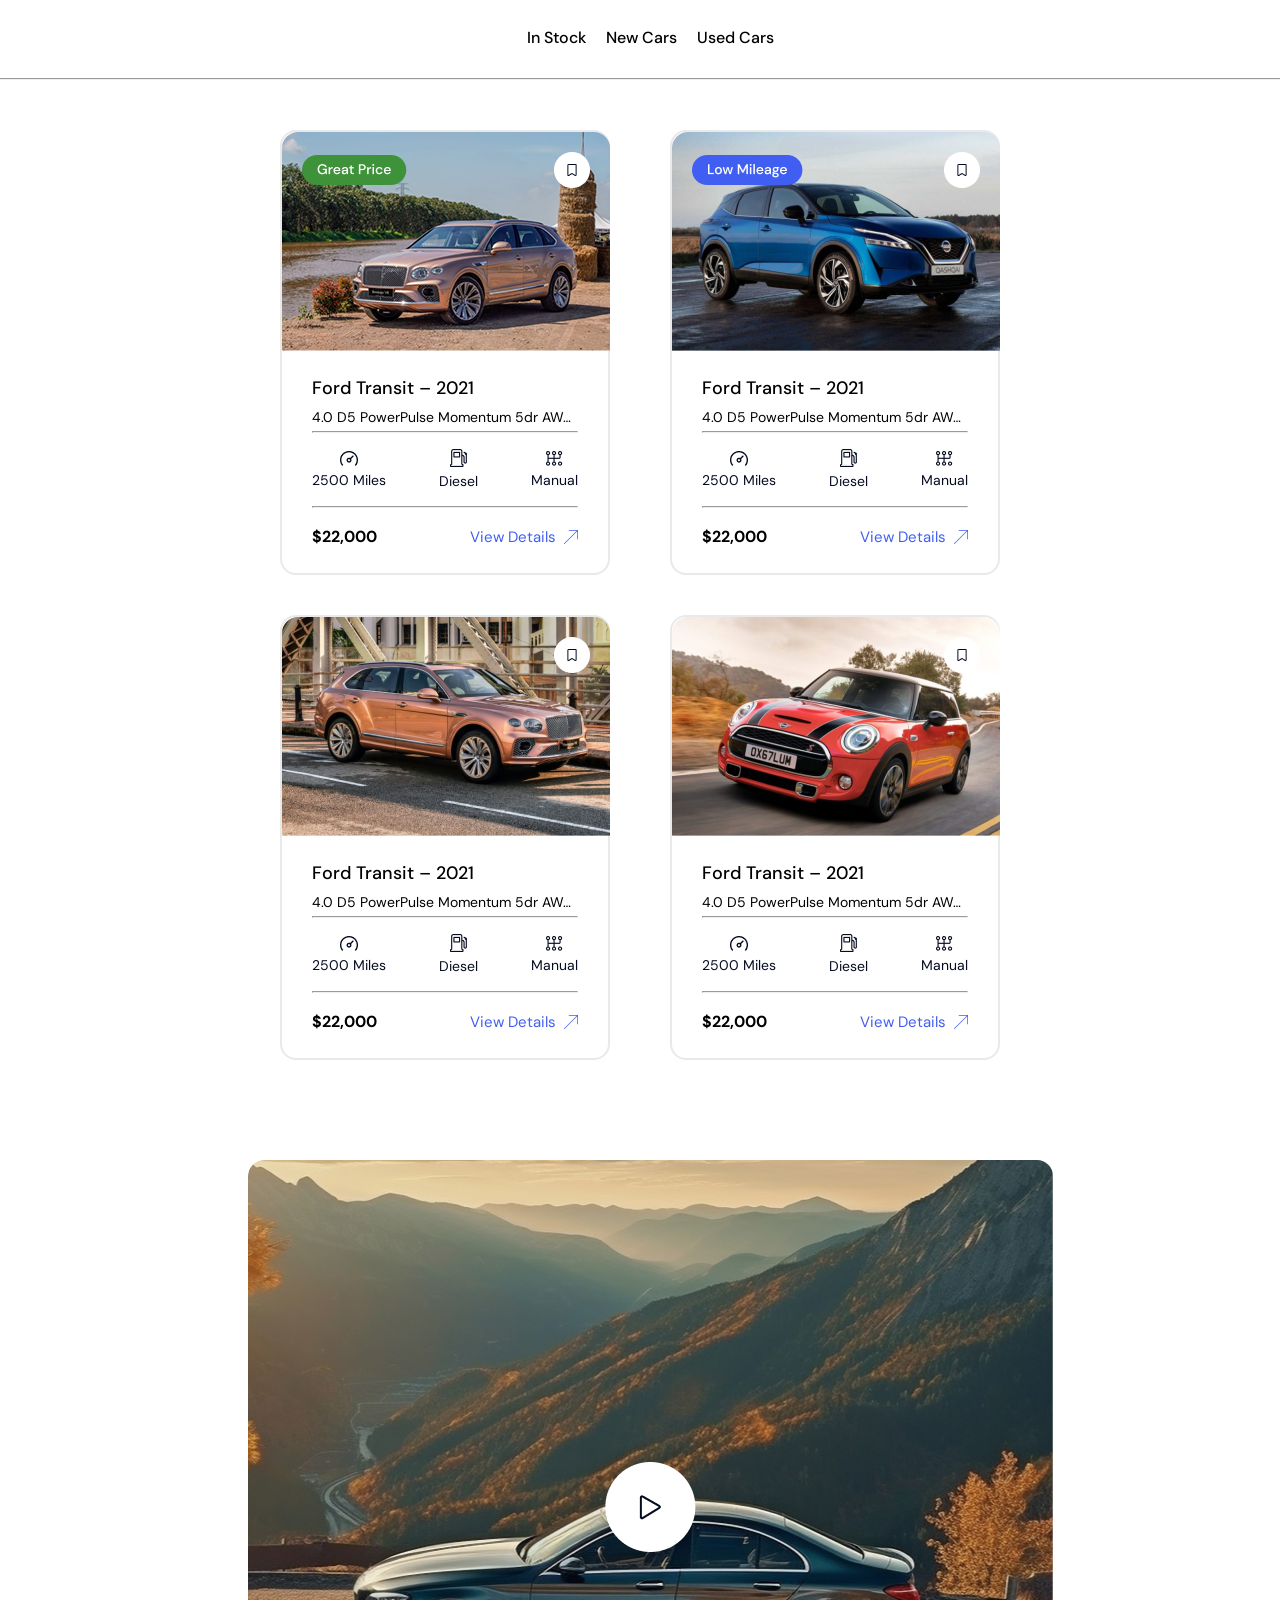
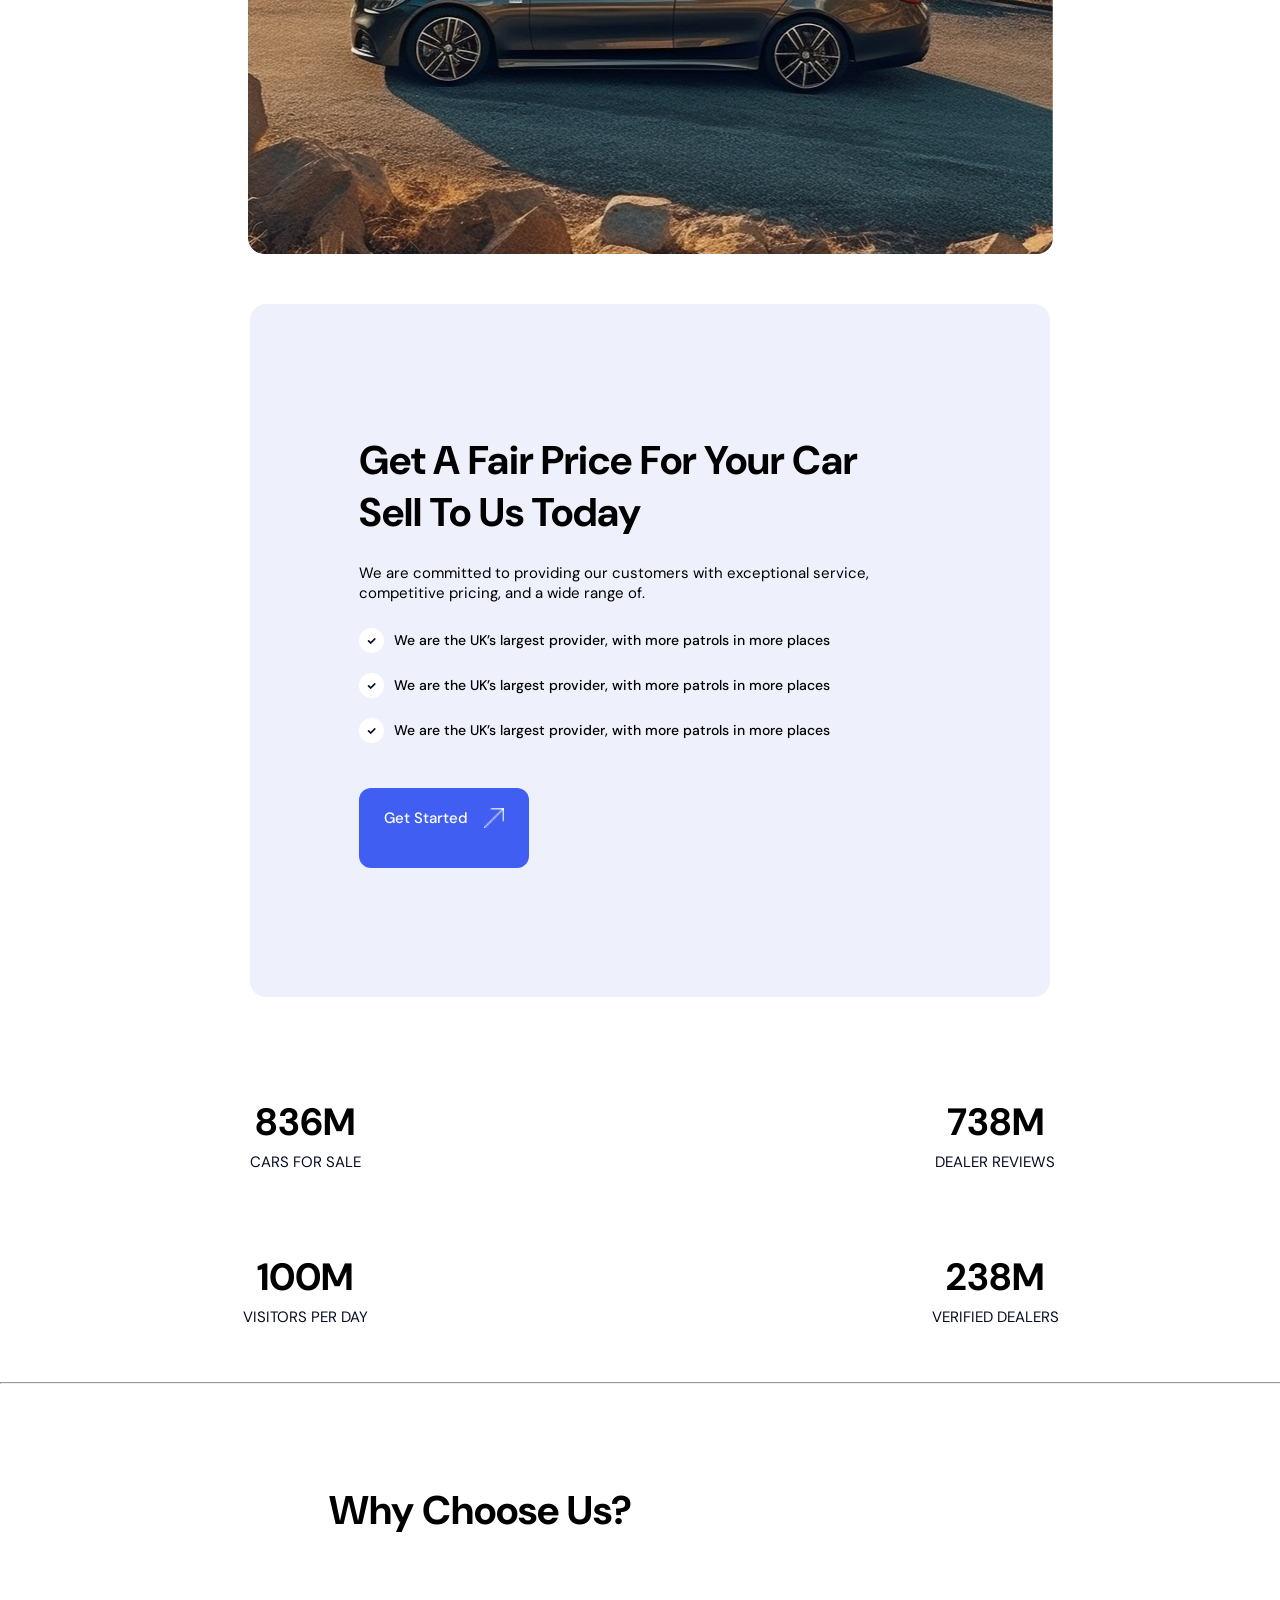
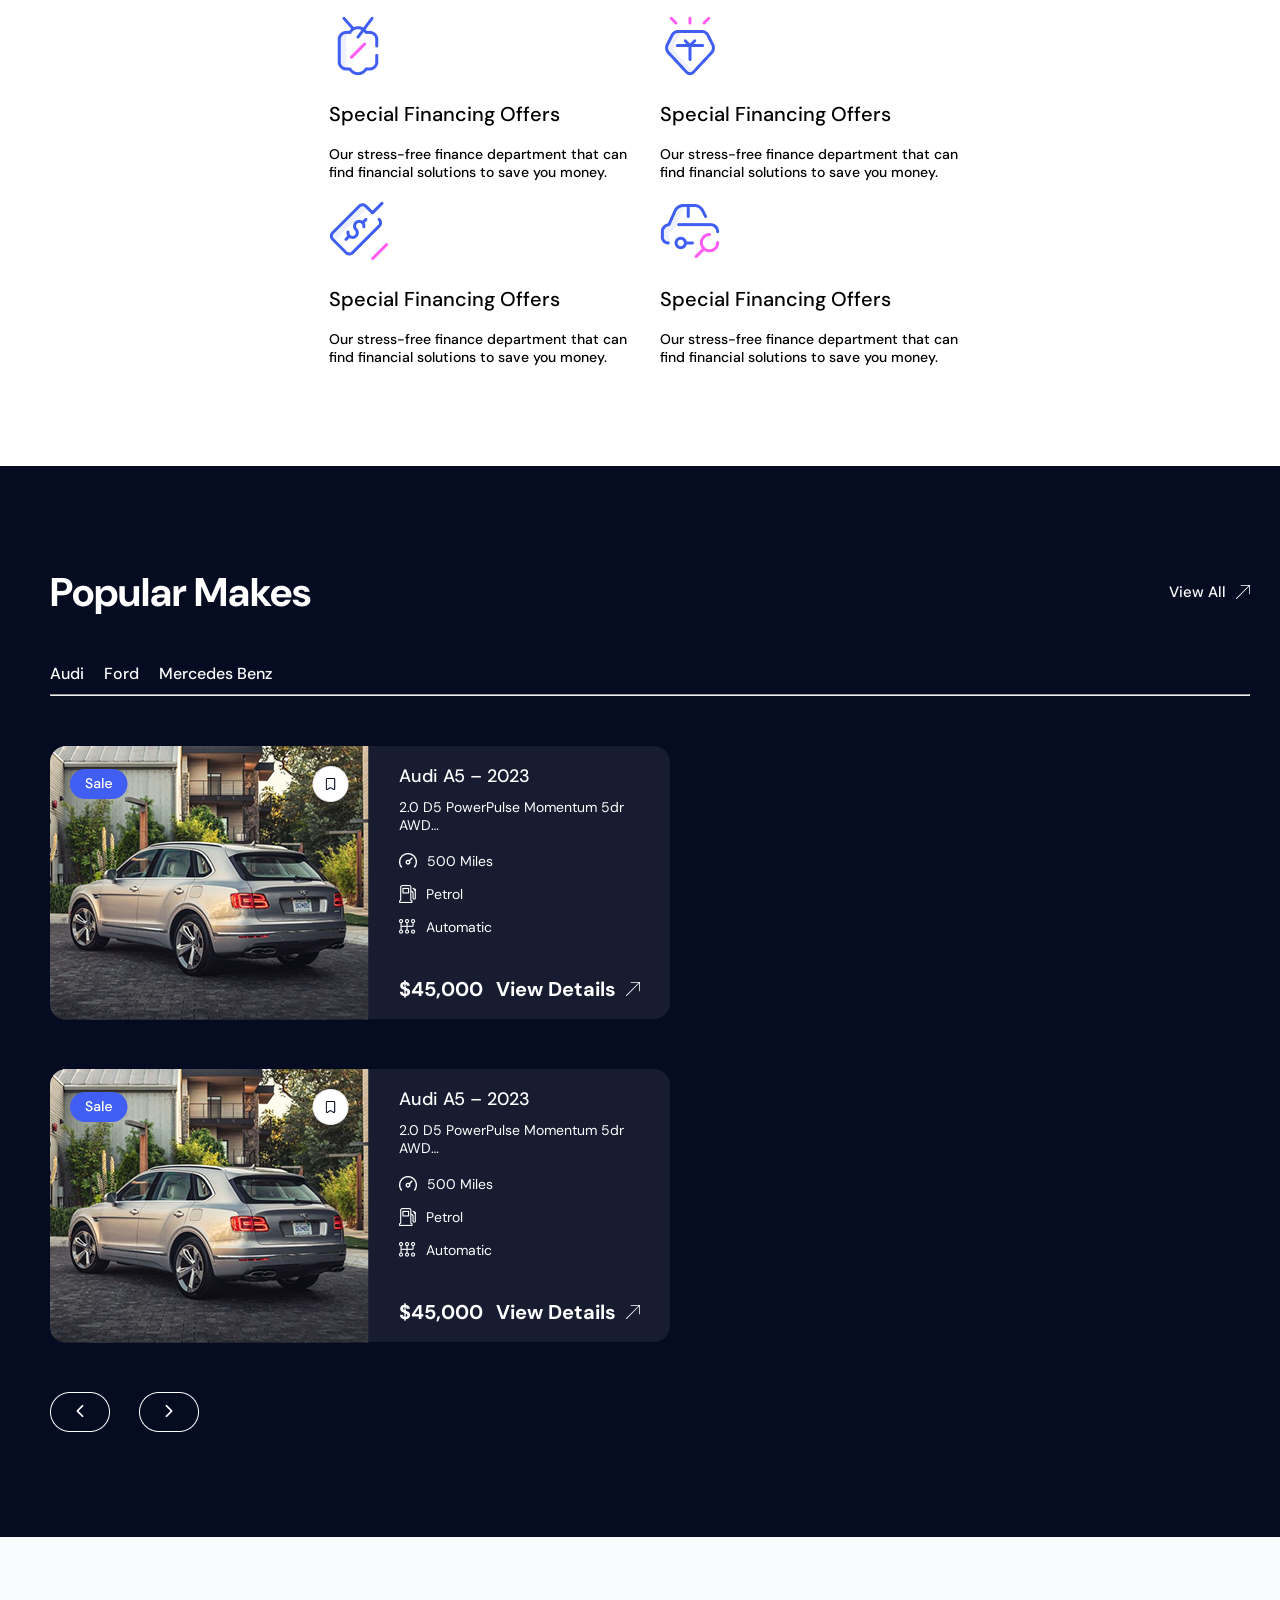
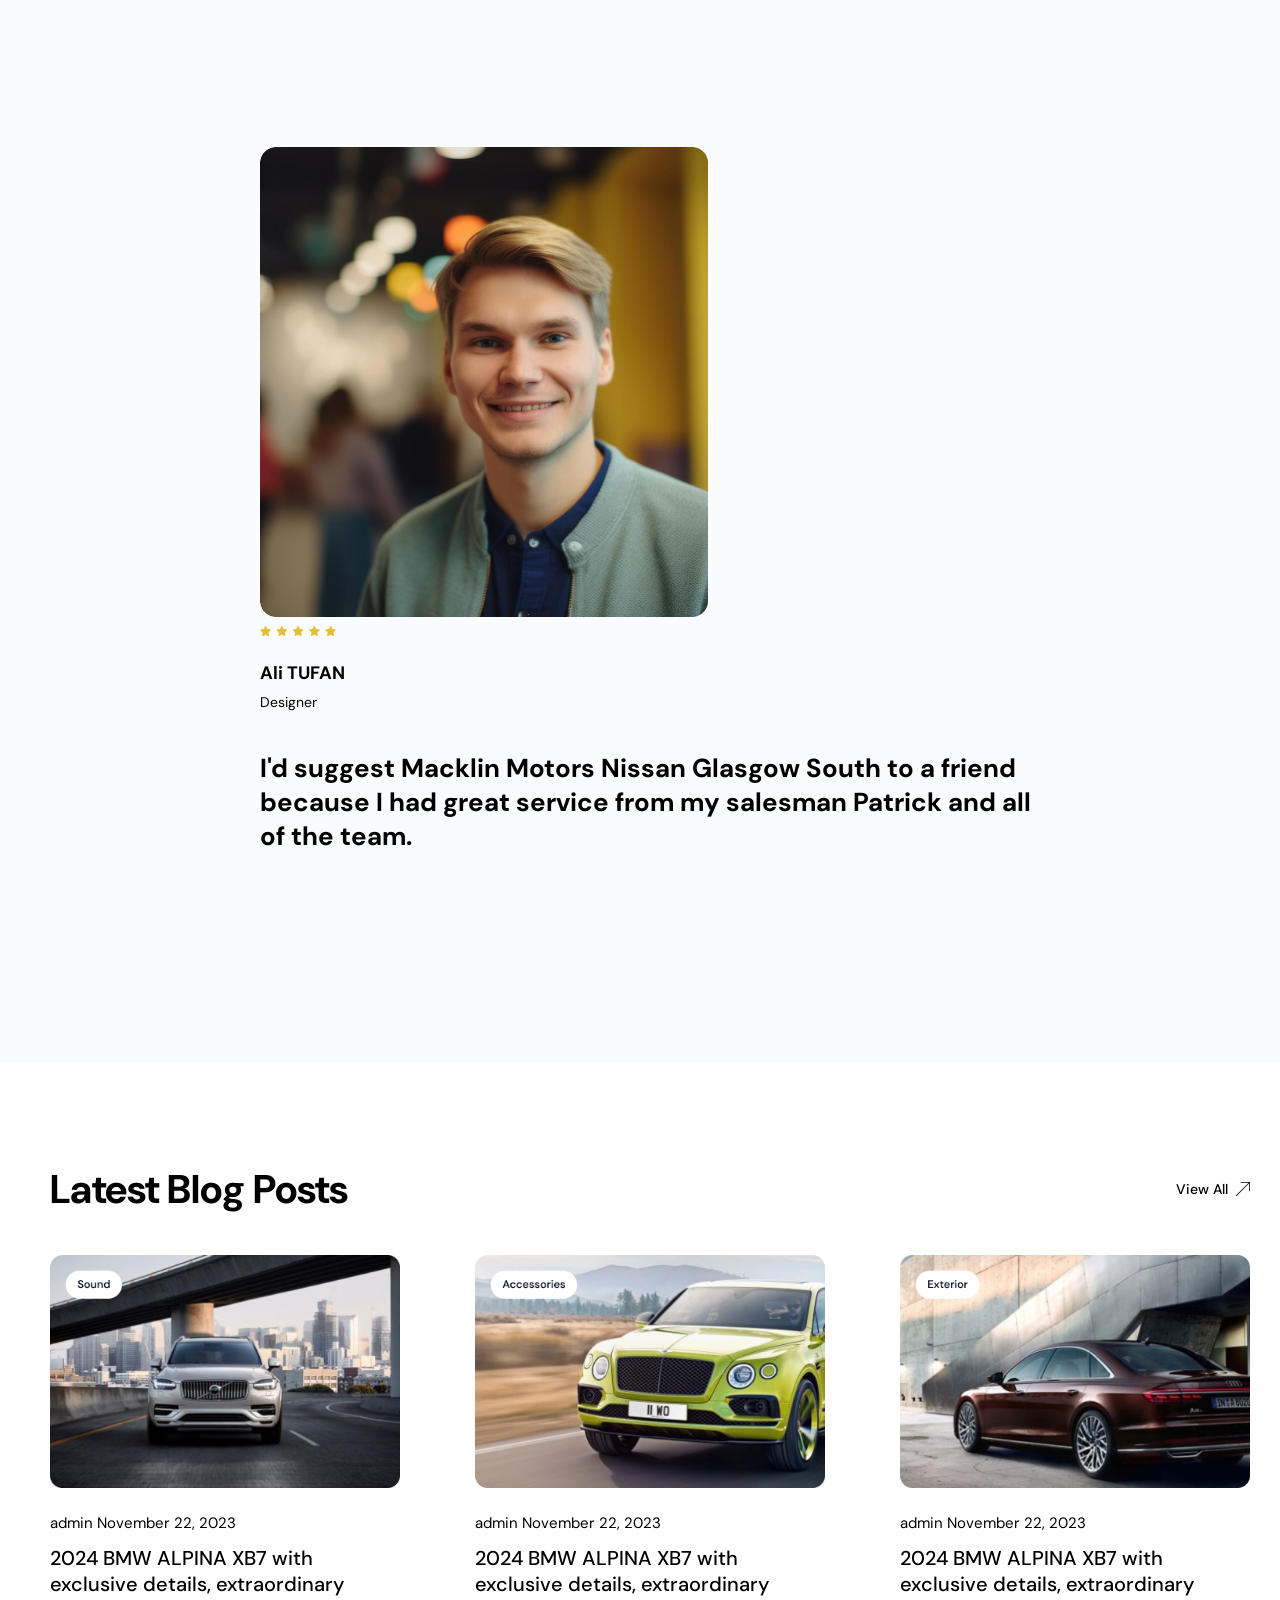
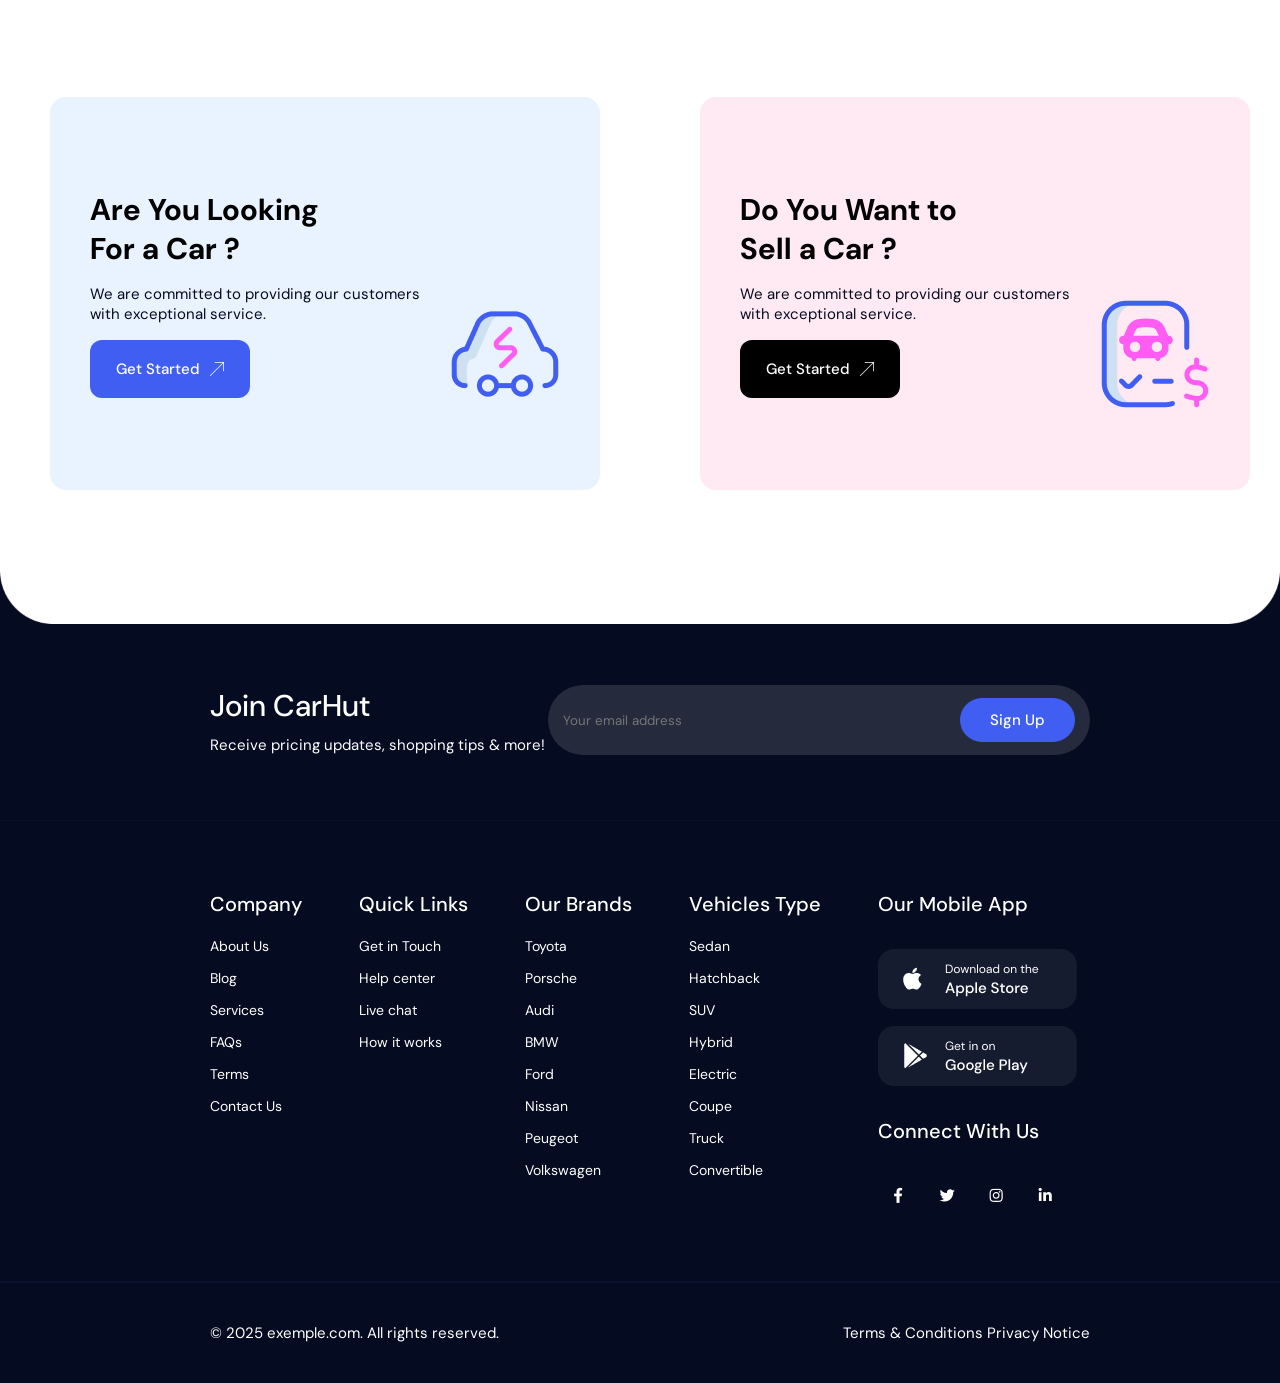
==== commit faacf3f8: "wert" ====
--- a/index.html
+++ b/index.html
@@ -56,7 +56,7 @@
                 </ul>
             </nav>
 
-            <h1></h1>
+            
         </header>
 
         <!-- o'rta qismi -->
